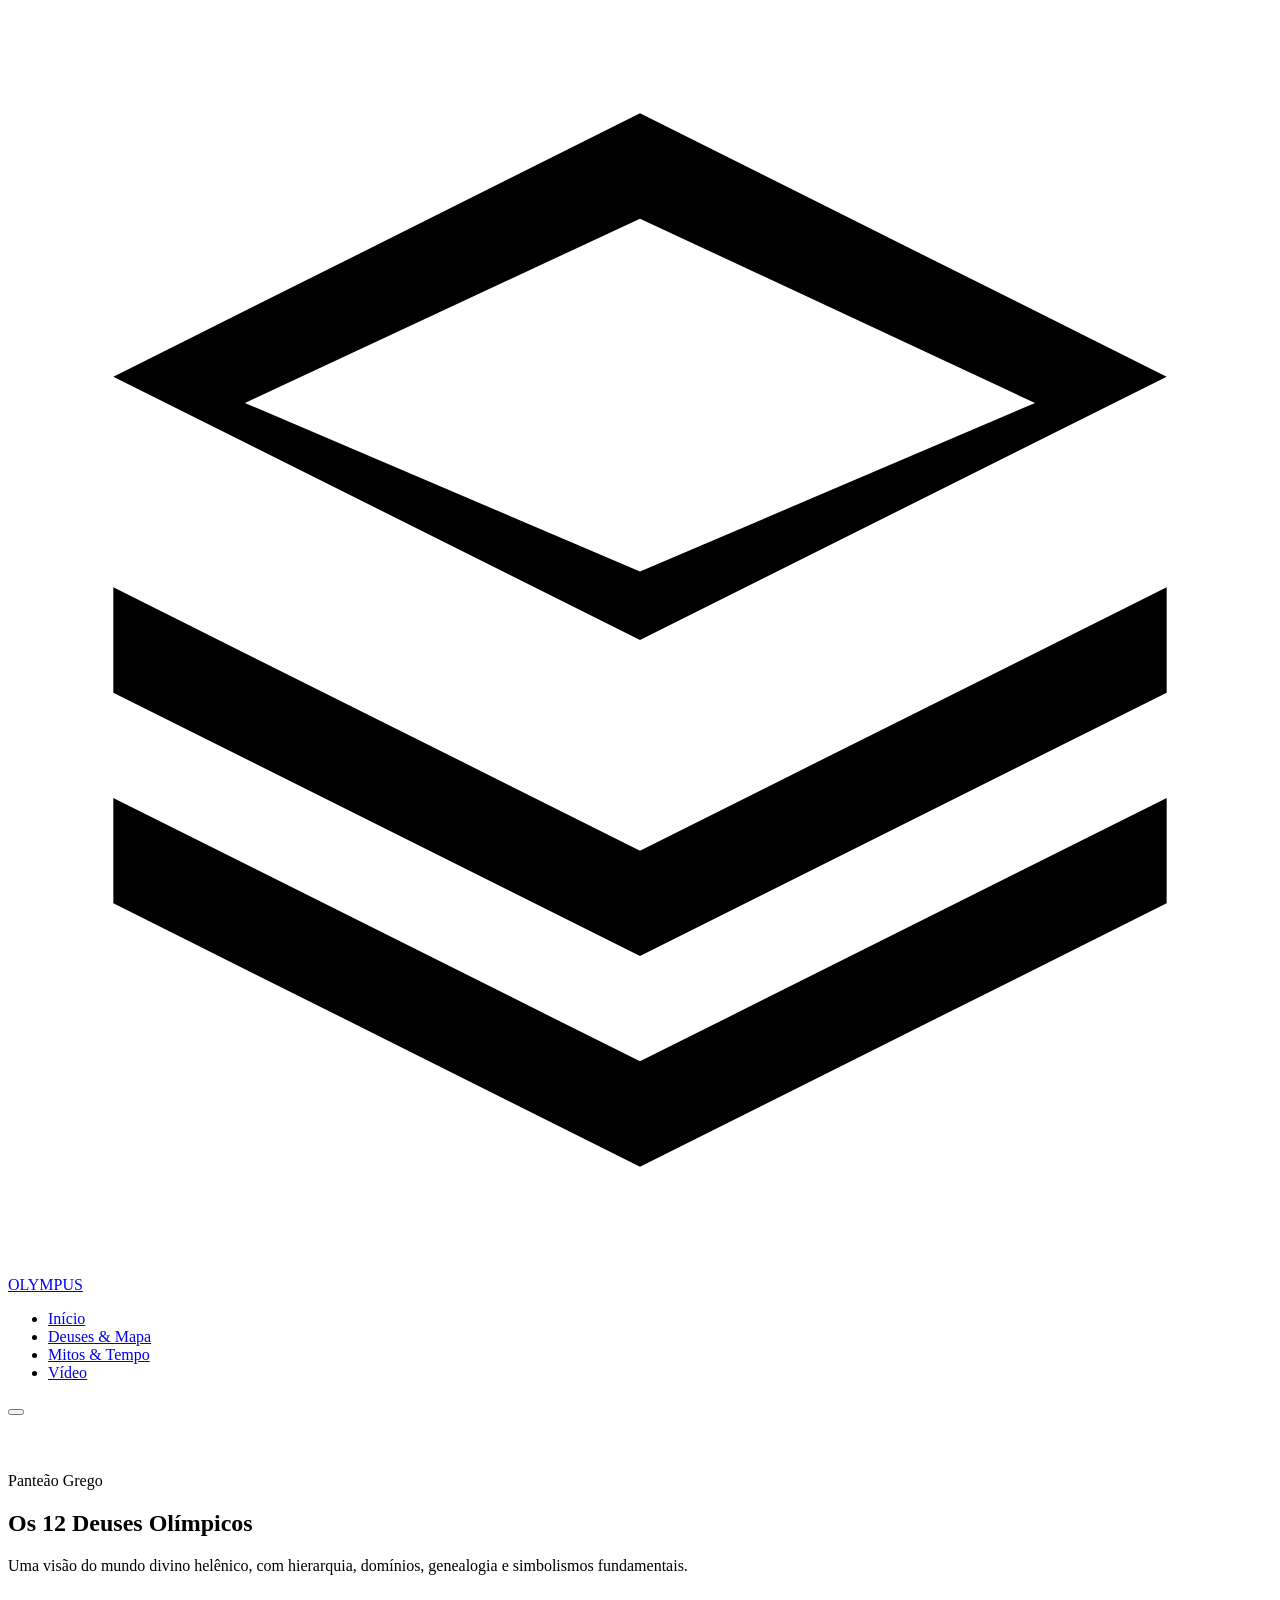
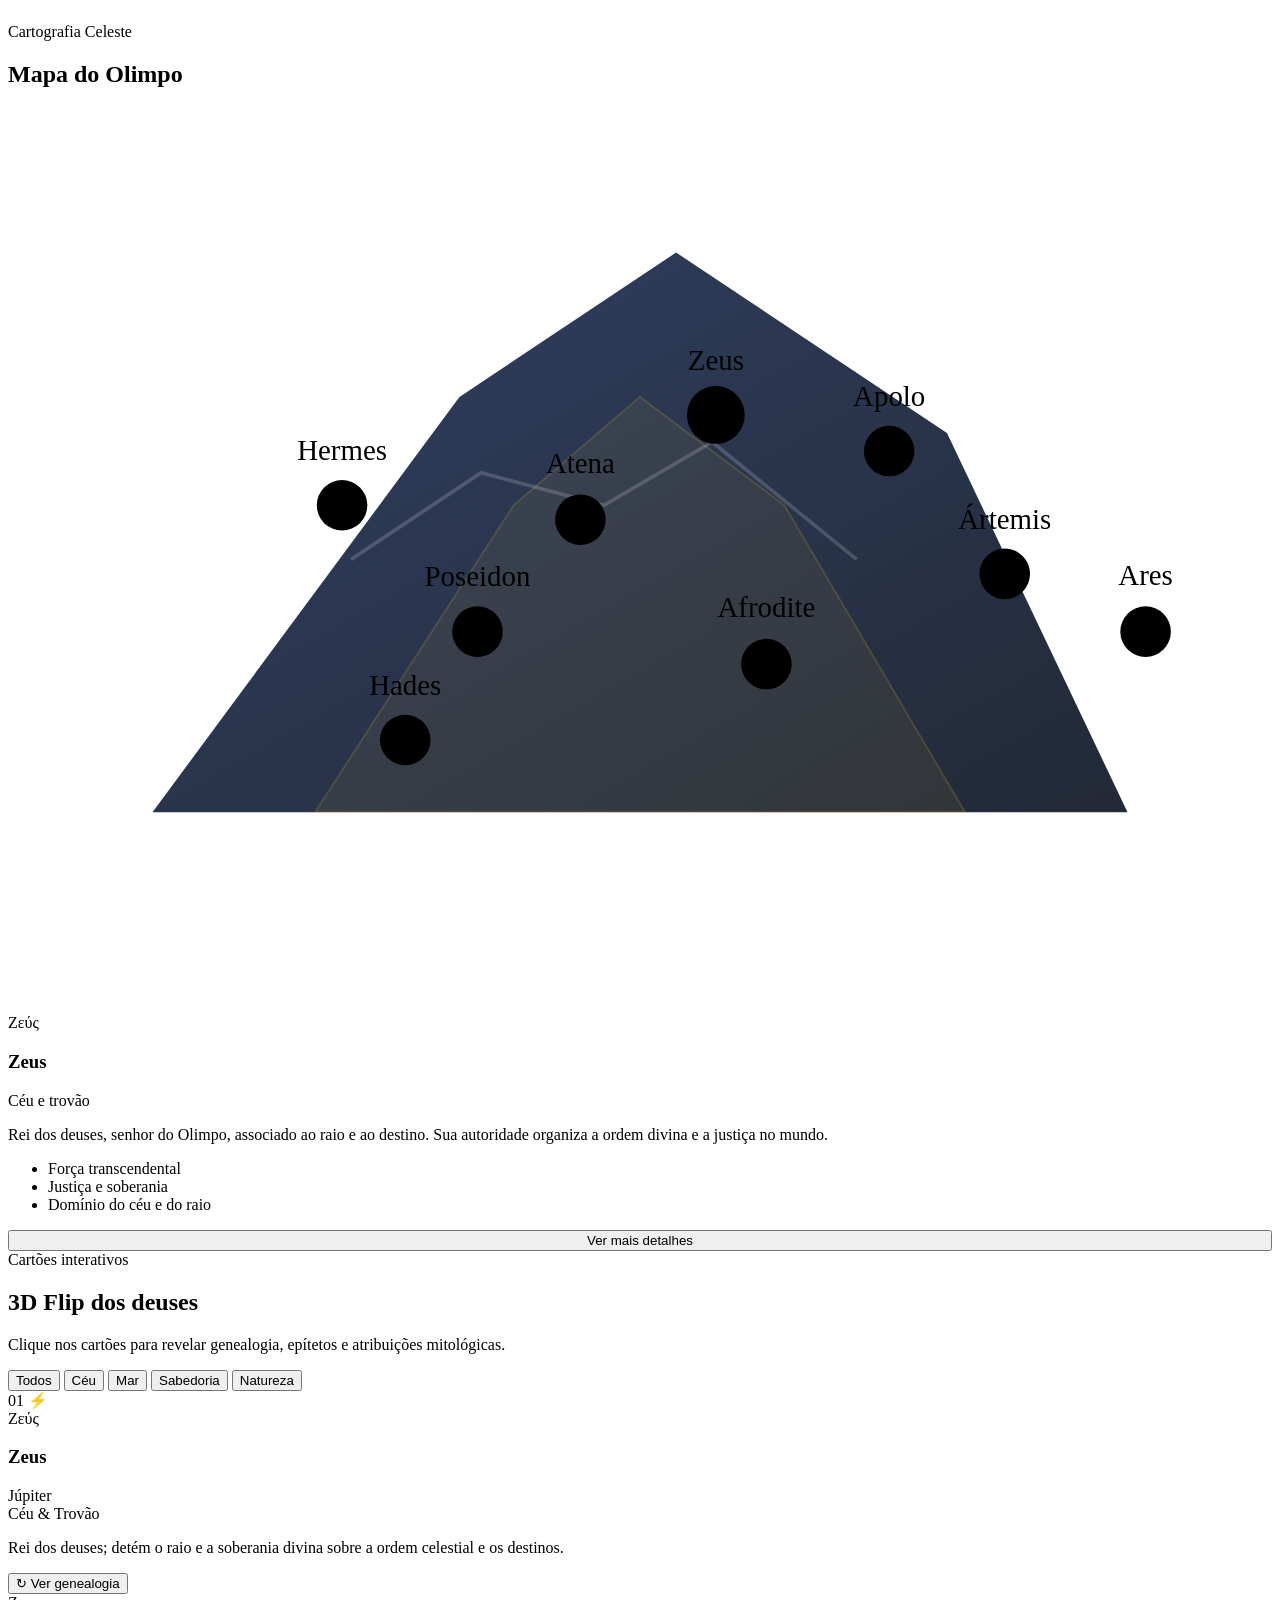
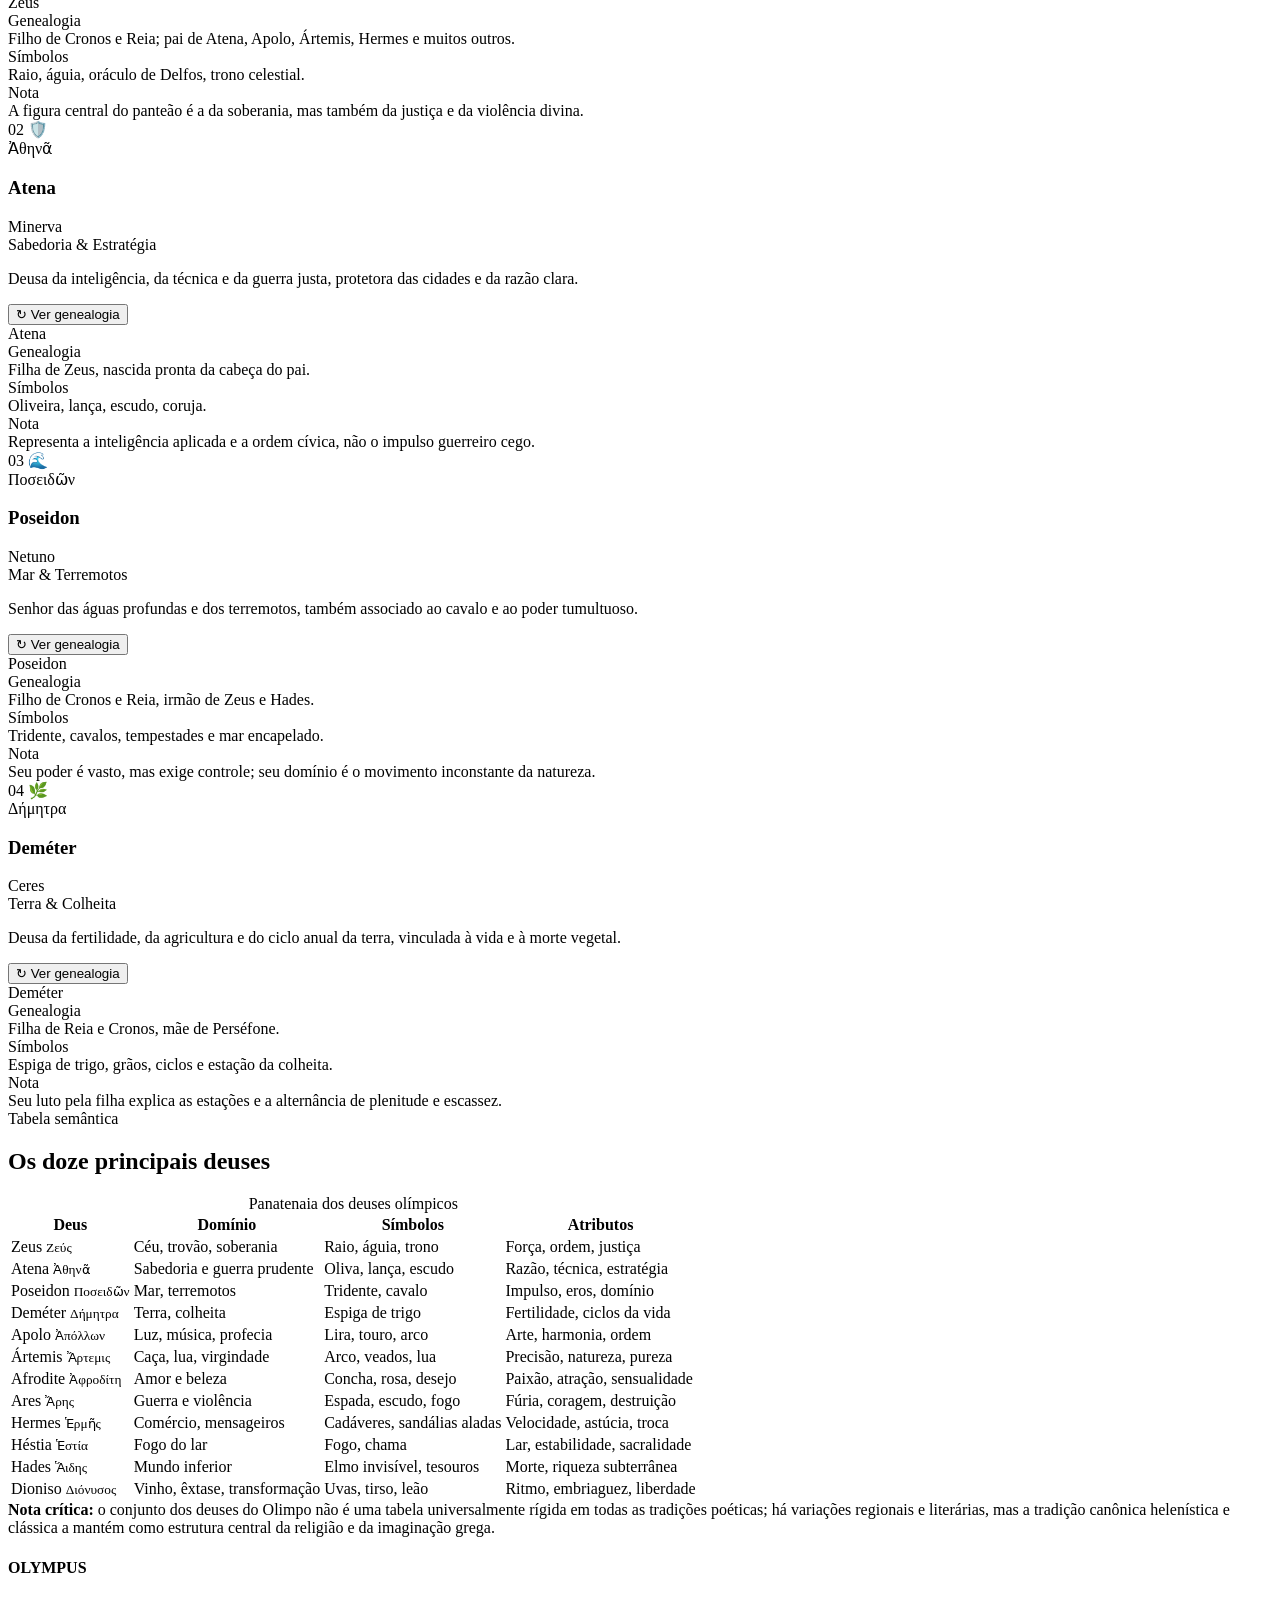
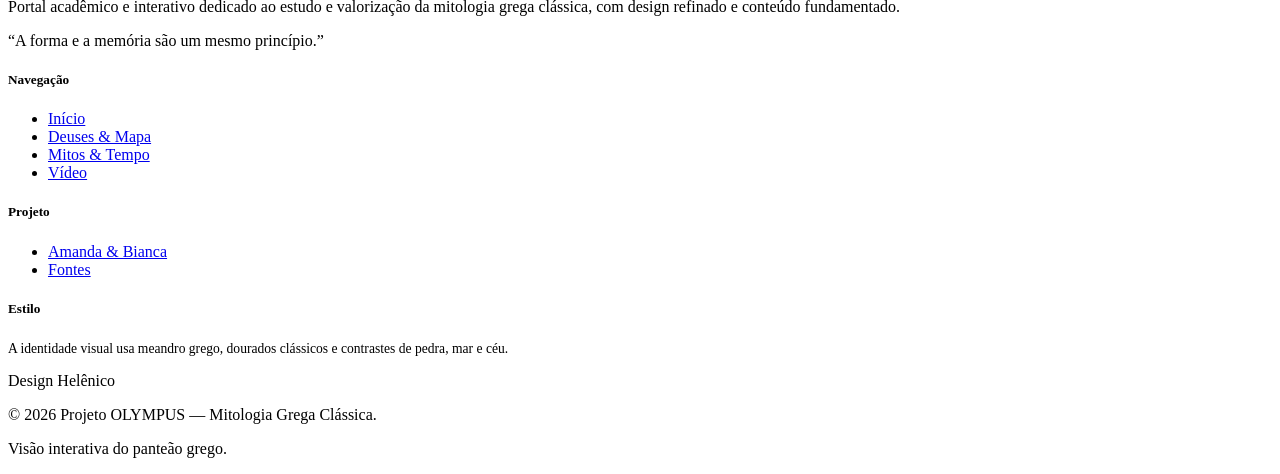
==== deuses.html @ 5b3b02b1 "Cria a versão completa do site OLYMPUS no repositório com HTML, CSS e JS interativos." ====
<!DOCTYPE html>
<html lang="pt-BR">
<head>
  <meta charset="UTF-8" />
  <meta name="viewport" content="width=device-width, initial-scale=1.0" />
  <title>OLYMPUS — Deuses & Mapa</title>
  <link rel="stylesheet" href="css/style.css" />
</head>
<body>
  <div class="greek-border-pattern" aria-hidden="true"></div>

  <header class="site-header">
    <div class="container nav-container">
      <a href="index.html" class="brand-logo"><svg viewBox="0 0 24 24" aria-hidden="true"><path d="M12 2L2 7l10 5 10-5-10-5zm0 8.7L4.5 7.5 12 4l7.5 3.5L12 10.7zM2 17l10 5 10-5v-2l-10 5-10-5v2zm0-4l10 5 10-5v-2l-10 5-10-5v2z"/></svg><span>OLYMPUS</span></a>
      <nav class="main-nav" aria-label="Navegação Principal do Portal">
        <ul class="nav-list">
          <li><a href="index.html" class="nav-link">Início</a></li>
          <li><a href="deuses.html" class="nav-link active">Deuses & Mapa</a></li>
          <li><a href="mitos.html" class="nav-link">Mitos & Tempo</a></li>
          <li><a href="video.html" class="nav-link">Vídeo</a></li>
        </ul>
        <button class="nav-toggle" aria-label="Abrir ou fechar menu de navegação" aria-expanded="false">
          <span></span><span></span><span></span>
        </button>
      </nav>
    </div>
  </header>

  <main id="main-content">
    <section class="section" style="padding-top: 3.5rem; padding-bottom: 2rem;">
      <div class="container">
        <header class="section-header">
          <span class="section-kicker">Panteão Grego</span>
          <h1 class="section-title">Os 12 Deuses Olímpicos</h1>
          <p class="section-desc">Uma visão do mundo divino helênico, com hierarquia, domínios, genealogia e simbolismos fundamentais.</p>
        </header>
      </div>
    </section>

    <section class="section section-alt" aria-labelledby="mapa-heading">
      <div class="container">
        <header class="section-header">
          <span class="section-kicker">Cartografia Celeste</span>
          <h2 id="mapa-heading" class="section-title">Mapa do Olimpo</h2>
        </header>

        <div class="olympus-map-wrapper">
          <div class="map-layout-grid">
            <div class="map-visual-container">
              <svg class="mountain-svg" viewBox="0 0 700 500" aria-label="Mapa do Monte Olimpo">
                <defs>
                  <linearGradient id="mountainGradient" x1="0%" x2="100%" y1="0%" y2="100%">
                    <stop offset="0%" stop-color="#1a2c52"/>
                    <stop offset="100%" stop-color="#0a1120"/>
                  </linearGradient>
                </defs>
                <path d="M80 390 L250 160 L370 80 L520 180 L620 390 Z" fill="url(#mountainGradient)" opacity="0.9"/>
                <path d="M170 390 L280 220 L350 160 L430 220 L530 390 Z" fill="rgba(212,175,55,0.08)" stroke="rgba(212,175,55,0.2)"/>
                <path d="M190 250 L262 202 L330 220 L390 185 L470 250" fill="none" stroke="rgba(255,255,255,0.17)" stroke-width="2"/>

                <g class="map-node active" data-name="Zeus" data-greek="Ζεύς" data-domain="Céu e trovão" data-bio="Rei dos deuses, senhor do Olimpo, associado ao raio e ao destino." data-attributes="Força, justiça, domínio celeste, lei divina" style="transform-origin:center;">
                  <circle class="pin-outer" cx="392" cy="170" r="16"></circle>
                  <circle class="pin-core" cx="392" cy="170" r="6"></circle>
                  <text x="392" y="145" text-anchor="middle">Zeus</text>
                </g>

                <g class="map-node" data-name="Atena" data-greek="Ἀθηνᾶ" data-domain="Sabedoria e estratégia" data-bio="Filha de Zeus, protetora da razão, da justiça e da guerra prudente." data-attributes="Inteligência, técnica, estratégia, coragem moral">
                  <circle class="pin-outer" cx="317" cy="228" r="14"></circle>
                  <circle class="pin-core" cx="317" cy="228" r="6"></circle>
                  <text x="317" y="202" text-anchor="middle">Atena</text>
                </g>

                <g class="map-node" data-name="Apolo" data-greek="Ἀπόλλων" data-domain="Luz, música e profecia" data-bio="Filho de Zeus e Leto, deus da música, da poesia e da harmonia solar." data-attributes="Luz, ordem, arte, razão clarividente">
                  <circle class="pin-outer" cx="488" cy="190" r="14"></circle>
                  <circle class="pin-core" cx="488" cy="190" r="6"></circle>
                  <text x="488" y="165" text-anchor="middle">Apolo</text>
                </g>

                <g class="map-node" data-name="Ártemis" data-greek="Ἄρτεμις" data-domain="Caça e lua" data-bio="Deusa da caça, da virgindade e da lua, ligada ao mundo selvagem e intocado." data-attributes="Natureza, precisão, purificação, companhia das feras">
                  <circle class="pin-outer" cx="552" cy="258" r="14"></circle>
                  <circle class="pin-core" cx="552" cy="258" r="6"></circle>
                  <text x="552" y="233" text-anchor="middle">Ártemis</text>
                </g>

                <g class="map-node" data-name="Poseidon" data-greek="Ποσειδῶν" data-domain="Mar e terremotos" data-bio="Irmão de Zeus, senhor dos mares, das tempestades e dos abismos oceânicos." data-attributes="Mar, cavalo, ondas, poder subterrâneo">
                  <circle class="pin-outer" cx="260" cy="290" r="14"></circle>
                  <circle class="pin-core" cx="260" cy="290" r="6"></circle>
                  <text x="260" y="265" text-anchor="middle">Poseidon</text>
                </g>

                <g class="map-node" data-name="Ares" data-greek="Ἄρης" data-domain="Guerra e violência" data-bio="Deus da guerra, da força brutal e do ardor da batalha sem cálculo." data-attributes="Fúria, coragem, destruição, impulso belicoso">
                  <circle class="pin-outer" cx="630" cy="290" r="14"></circle>
                  <circle class="pin-core" cx="630" cy="290" r="6"></circle>
                  <text x="630" y="264" text-anchor="middle">Ares</text>
                </g>

                <g class="map-node" data-name="Afrodite" data-greek="Ἀφροδίτη" data-domain="Amor e beleza" data-bio="Deusa do amor, da beleza e do desejo, nascida da espuma do mar." data-attributes="Atratividade, desejo, união, erotismo celestial">
                  <circle class="pin-outer" cx="420" cy="308" r="14"></circle>
                  <circle class="pin-core" cx="420" cy="308" r="6"></circle>
                  <text x="420" y="282" text-anchor="middle">Afrodite</text>
                </g>

                <g class="map-node" data-name="Hermes" data-greek="Ἑρμῆς" data-domain="Mensageiros e comércio" data-bio="Mensageiro dos deuses, patrono dos viajantes, do comércio e da astúcia." data-attributes="Velocidade, troca, elo, perspicácia">
                  <circle class="pin-outer" cx="185" cy="220" r="14"></circle>
                  <circle class="pin-core" cx="185" cy="220" r="6"></circle>
                  <text x="185" y="195" text-anchor="middle">Hermes</text>
                </g>

                <g class="map-node" data-name="Hades" data-greek="Ἅιδης" data-domain="Mundo inferior" data-bio="Deus do submundo, senhor dos mortos e guardião das sombras profundas." data-attributes="Morte, riqueza subterrânea, continuidade, silêncio">
                  <circle class="pin-outer" cx="220" cy="350" r="14"></circle>
                  <circle class="pin-core" cx="220" cy="350" r="6"></circle>
                  <text x="220" y="325" text-anchor="middle">Hades</text>
                </g>
              </svg>
            </div>

            <aside class="map-inspector">
              <div>
                <div class="map-inspector-header">
                  <div class="inspector-greek-name">Ζεύς</div>
                  <h3 class="inspector-name">Zeus</h3>
                </div>
                <div class="inspector-domain">Céu e trovão</div>
                <p class="inspector-bio">Rei dos deuses, senhor do Olimpo, associado ao raio e ao destino. Sua autoridade organiza a ordem divina e a justiça no mundo.</p>
                <ul class="inspector-attributes">
                  <li>Força transcendental</li>
                  <li>Justiça e soberania</li>
                  <li>Domínio do céu e do raio</li>
                </ul>
              </div>
              <button class="btn btn-primary" style="width: 100%;">Ver mais detalhes</button>
            </aside>
          </div>
        </div>
      </div>
    </section>

    <section class="section" aria-labelledby="cards-heading">
      <div class="container">
        <header class="section-header">
          <span class="section-kicker">Cartões interativos</span>
          <h2 id="cards-heading" class="section-title">3D Flip dos deuses</h2>
          <p class="section-desc">Clique nos cartões para revelar genealogia, epítetos e atribuições mitológicas.</p>
        </header>

        <div class="gods-filter-bar">
          <button class="filter-btn active" data-filter="all">Todos</button>
          <button class="filter-btn" data-filter="ceu">Céu</button>
          <button class="filter-btn" data-filter="mar">Mar</button>
          <button class="filter-btn" data-filter="sabedoria">Sabedoria</button>
          <button class="filter-btn" data-filter="natureza">Natureza</button>
        </div>

        <div class="gods-card-grid">
          <div class="god-flip-card" data-category="ceu">
            <div class="god-flip-inner">
              <article class="god-card-face god-card-front">
                <div class="god-card-icon-header">
                  <span class="god-pantheon-number">01</span>
                  <span class="god-glyph-symbol">⚡</span>
                </div>
                <div class="god-title-wrap">
                  <div class="god-greek-title">Ζεύς</div>
                  <h3 class="god-main-name">Zeus</h3>
                  <div class="god-roman-sub">Júpiter</div>
                </div>
                <span class="god-domain-tag">Céu & Trovão</span>
                <p class="god-short-summary">Rei dos deuses; detém o raio e a soberania divina sobre a ordem celestial e os destinos.</p>
                <button class="card-flip-action" type="button">↻ Ver genealogia</button>
              </article>
              <article class="god-card-face god-card-back">
                <div class="back-header">
                  <div class="back-title">Zeus</div>
                </div>
                <div class="back-section"><span class="back-label">Genealogia</span><div class="back-value">Filho de Cronos e Reia; pai de Atena, Apolo, Ártemis, Hermes e muitos outros.</div></div>
                <div class="back-section"><span class="back-label">Símbolos</span><div class="back-value">Raio, águia, oráculo de Delfos, trono celestial.</div></div>
                <div class="back-section"><span class="back-label">Nota</span><div class="back-value variant-note">A figura central do panteão é a da soberania, mas também da justiça e da violência divina.</div></div>
              </article>
            </div>
          </div>

          <div class="god-flip-card" data-category="sabedoria">
            <div class="god-flip-inner">
              <article class="god-card-face god-card-front">
                <div class="god-card-icon-header">
                  <span class="god-pantheon-number">02</span>
                  <span class="god-glyph-symbol">🛡️</span>
                </div>
                <div class="god-title-wrap">
                  <div class="god-greek-title">Ἀθηνᾶ</div>
                  <h3 class="god-main-name">Atena</h3>
                  <div class="god-roman-sub">Minerva</div>
                </div>
                <span class="god-domain-tag">Sabedoria & Estratégia</span>
                <p class="god-short-summary">Deusa da inteligência, da técnica e da guerra justa, protetora das cidades e da razão clara.</p>
                <button class="card-flip-action" type="button">↻ Ver genealogia</button>
              </article>
              <article class="god-card-face god-card-back">
                <div class="back-header"><div class="back-title">Atena</div></div>
                <div class="back-section"><span class="back-label">Genealogia</span><div class="back-value">Filha de Zeus, nascida pronta da cabeça do pai.</div></div>
                <div class="back-section"><span class="back-label">Símbolos</span><div class="back-value">Oliveira, lança, escudo, coruja.</div></div>
                <div class="back-section"><span class="back-label">Nota</span><div class="back-value variant-note">Representa a inteligência aplicada e a ordem cívica, não o impulso guerreiro cego.</div></div>
              </article>
            </div>
          </div>

          <div class="god-flip-card" data-category="mar">
            <div class="god-flip-inner">
              <article class="god-card-face god-card-front">
                <div class="god-card-icon-header">
                  <span class="god-pantheon-number">03</span>
                  <span class="god-glyph-symbol">🌊</span>
                </div>
                <div class="god-title-wrap">
                  <div class="god-greek-title">Ποσειδῶν</div>
                  <h3 class="god-main-name">Poseidon</h3>
                  <div class="god-roman-sub">Netuno</div>
                </div>
                <span class="god-domain-tag">Mar & Terremotos</span>
                <p class="god-short-summary">Senhor das águas profundas e dos terremotos, também associado ao cavalo e ao poder tumultuoso.</p>
                <button class="card-flip-action" type="button">↻ Ver genealogia</button>
              </article>
              <article class="god-card-face god-card-back">
                <div class="back-header"><div class="back-title">Poseidon</div></div>
                <div class="back-section"><span class="back-label">Genealogia</span><div class="back-value">Filho de Cronos e Reia, irmão de Zeus e Hades.</div></div>
                <div class="back-section"><span class="back-label">Símbolos</span><div class="back-value">Tridente, cavalos, tempestades e mar encapelado.</div></div>
                <div class="back-section"><span class="back-label">Nota</span><div class="back-value variant-note">Seu poder é vasto, mas exige controle; seu domínio é o movimento inconstante da natureza.</div></div>
              </article>
            </div>
          </div>

          <div class="god-flip-card" data-category="natureza">
            <div class="god-flip-inner">
              <article class="god-card-face god-card-front">
                <div class="god-card-icon-header">
                  <span class="god-pantheon-number">04</span>
                  <span class="god-glyph-symbol">🌿</span>
                </div>
                <div class="god-title-wrap">
                  <div class="god-greek-title">Δήμητρα</div>
                  <h3 class="god-main-name">Deméter</h3>
                  <div class="god-roman-sub">Ceres</div>
                </div>
                <span class="god-domain-tag">Terra & Colheita</span>
                <p class="god-short-summary">Deusa da fertilidade, da agricultura e do ciclo anual da terra, vinculada à vida e à morte vegetal.</p>
                <button class="card-flip-action" type="button">↻ Ver genealogia</button>
              </article>
              <article class="god-card-face god-card-back">
                <div class="back-header"><div class="back-title">Deméter</div></div>
                <div class="back-section"><span class="back-label">Genealogia</span><div class="back-value">Filha de Reia e Cronos, mãe de Perséfone.</div></div>
                <div class="back-section"><span class="back-label">Símbolos</span><div class="back-value">Espiga de trigo, grãos, ciclos e estação da colheita.</div></div>
                <div class="back-section"><span class="back-label">Nota</span><div class="back-value variant-note">Seu luto pela filha explica as estações e a alternância de plenitude e escassez.</div></div>
              </article>
            </div>
          </div>
        </div>
      </div>
    </section>

    <section class="section table-section" aria-labelledby="table-heading">
      <div class="container">
        <header class="section-header">
          <span class="section-kicker">Tabela semântica</span>
          <h2 id="table-heading" class="section-title">Os doze principais deuses</h2>
        </header>

        <div class="table-responsive-container">
          <table class="olympian-table">
            <caption>Panatenaia dos deuses olímpicos</caption>
            <thead>
              <tr>
                <th scope="col">Deus</th>
                <th scope="col">Domínio</th>
                <th scope="col">Símbolos</th>
                <th scope="col">Atributos</th>
              </tr>
            </thead>
            <tbody>
              <tr><td class="td-god-name">Zeus <small>Ζεύς</small></td><td>Céu, trovão, soberania</td><td>Raio, águia, trono</td><td>Força, ordem, justiça</td></tr>
              <tr><td class="td-god-name">Atena <small>Ἀθηνᾶ</small></td><td>Sabedoria e guerra prudente</td><td>Oliva, lança, escudo</td><td>Razão, técnica, estratégia</td></tr>
              <tr><td class="td-god-name">Poseidon <small>Ποσειδῶν</small></td><td>Mar, terremotos</td><td>Tridente, cavalo</td><td>Impulso, eros, domínio</td></tr>
              <tr><td class="td-god-name">Deméter <small>Δήμητρα</small></td><td>Terra, colheita</td><td>Espiga de trigo</td><td>Fertilidade, ciclos da vida</td></tr>
              <tr><td class="td-god-name">Apolo <small>Ἀπόλλων</small></td><td>Luz, música, profecia</td><td>Lira, touro, arco</td><td>Arte, harmonia, ordem</td></tr>
              <tr><td class="td-god-name">Ártemis <small>Ἄρτεμις</small></td><td>Caça, lua, virgindade</td><td>Arco, veados, lua</td><td>Precisão, natureza, pureza</td></tr>
              <tr><td class="td-god-name">Afrodite <small>Ἀφροδίτη</small></td><td>Amor e beleza</td><td>Concha, rosa, desejo</td><td>Paixão, atração, sensualidade</td></tr>
              <tr><td class="td-god-name">Ares <small>Ἄρης</small></td><td>Guerra e violência</td><td>Espada, escudo, fogo</td><td>Fúria, coragem, destruição</td></tr>
              <tr><td class="td-god-name">Hermes <small>Ἑρμῆς</small></td><td>Comércio, mensageiros</td><td>Cadáveres, sandálias aladas</td><td>Velocidade, astúcia, troca</td></tr>
              <tr><td class="td-god-name">Héstia <small>Ἑστία</small></td><td>Fogo do lar</td><td>Fogo, chama</td><td>Lar, estabilidade, sacralidade</td></tr>
              <tr><td class="td-god-name">Hades <small>Ἅιδης</small></td><td>Mundo inferior</td><td>Elmo invisível, tesouros</td><td>Morte, riqueza subterrânea</td></tr>
              <tr><td class="td-god-name">Dioniso <small>Διόνυσος</small></td><td>Vinho, êxtase, transformação</td><td>Uvas, tirso, leão</td><td>Ritmo, embriaguez, liberdade</td></tr>
            </tbody>
          </table>
        </div>

        <div class="table-scholarly-note">
          <strong>Nota crítica:</strong> o conjunto dos deuses do Olimpo não é uma tabela universalmente rígida em todas as tradições poéticas; há variações regionais e literárias, mas a tradição canônica helenística e clássica a mantém como estrutura central da religião e da imaginação grega.
        </div>
      </div>
    </section>
  </main>

  <div class="greek-border-pattern" aria-hidden="true"></div>

  <footer class="site-footer">
    <div class="container">
      <div class="footer-grid">
        <div class="footer-brand">
          <h4>OLYMPUS</h4>
          <p>Portal acadêmico e interativo dedicado ao estudo e valorização da mitologia grega clássica, com design refinado e conteúdo fundamentado.</p>
          <div class="footer-quote">“A forma e a memória são um mesmo princípio.”</div>
        </div>
        <div class="footer-col">
          <h5>Navegação</h5>
          <ul class="footer-links"><li><a href="index.html">Início</a></li><li><a href="deuses.html">Deuses & Mapa</a></li><li><a href="mitos.html">Mitos & Tempo</a></li><li><a href="video.html">Vídeo</a></li></ul>
        </div>
        <div class="footer-col">
          <h5>Projeto</h5>
          <ul class="footer-links"><li><a href="video.html#autoras-heading">Amanda & Bianca</a></li><li><a href="video.html#criterios">Fontes</a></li></ul>
        </div>
        <div class="footer-col">
          <h5>Estilo</h5>
          <p style="font-size:0.85rem; line-height:1.5; margin-bottom:0.8rem;">A identidade visual usa meandro grego, dourados clássicos e contrastes de pedra, mar e céu.</p>
          <span class="badge">Design Helênico</span>
        </div>
      </div>
      <div class="footer-bottom"><p>&copy; 2026 Projeto OLYMPUS — Mitologia Grega Clássica.</p><p>Visão interativa do panteão grego.</p></div>
    </div>
  </footer>

  <script src="js/main.js"></script>
</body>
</html>
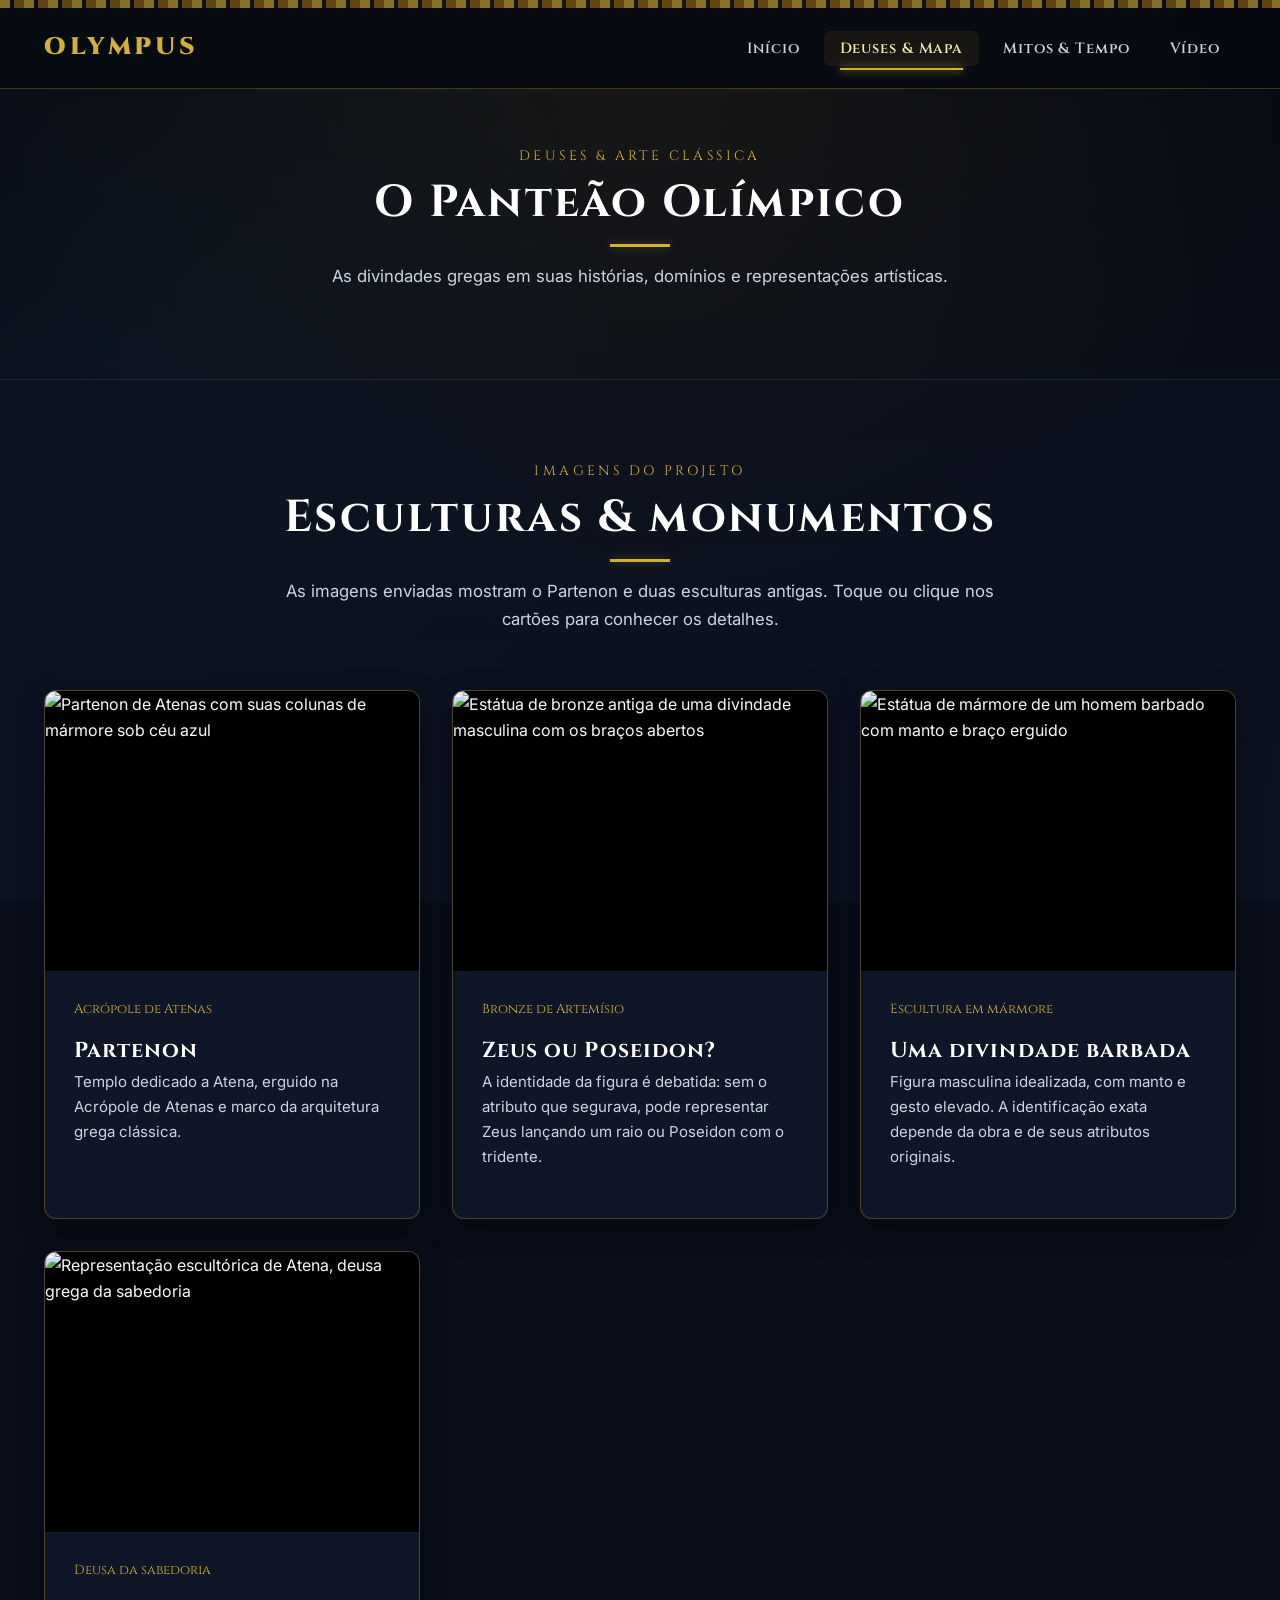
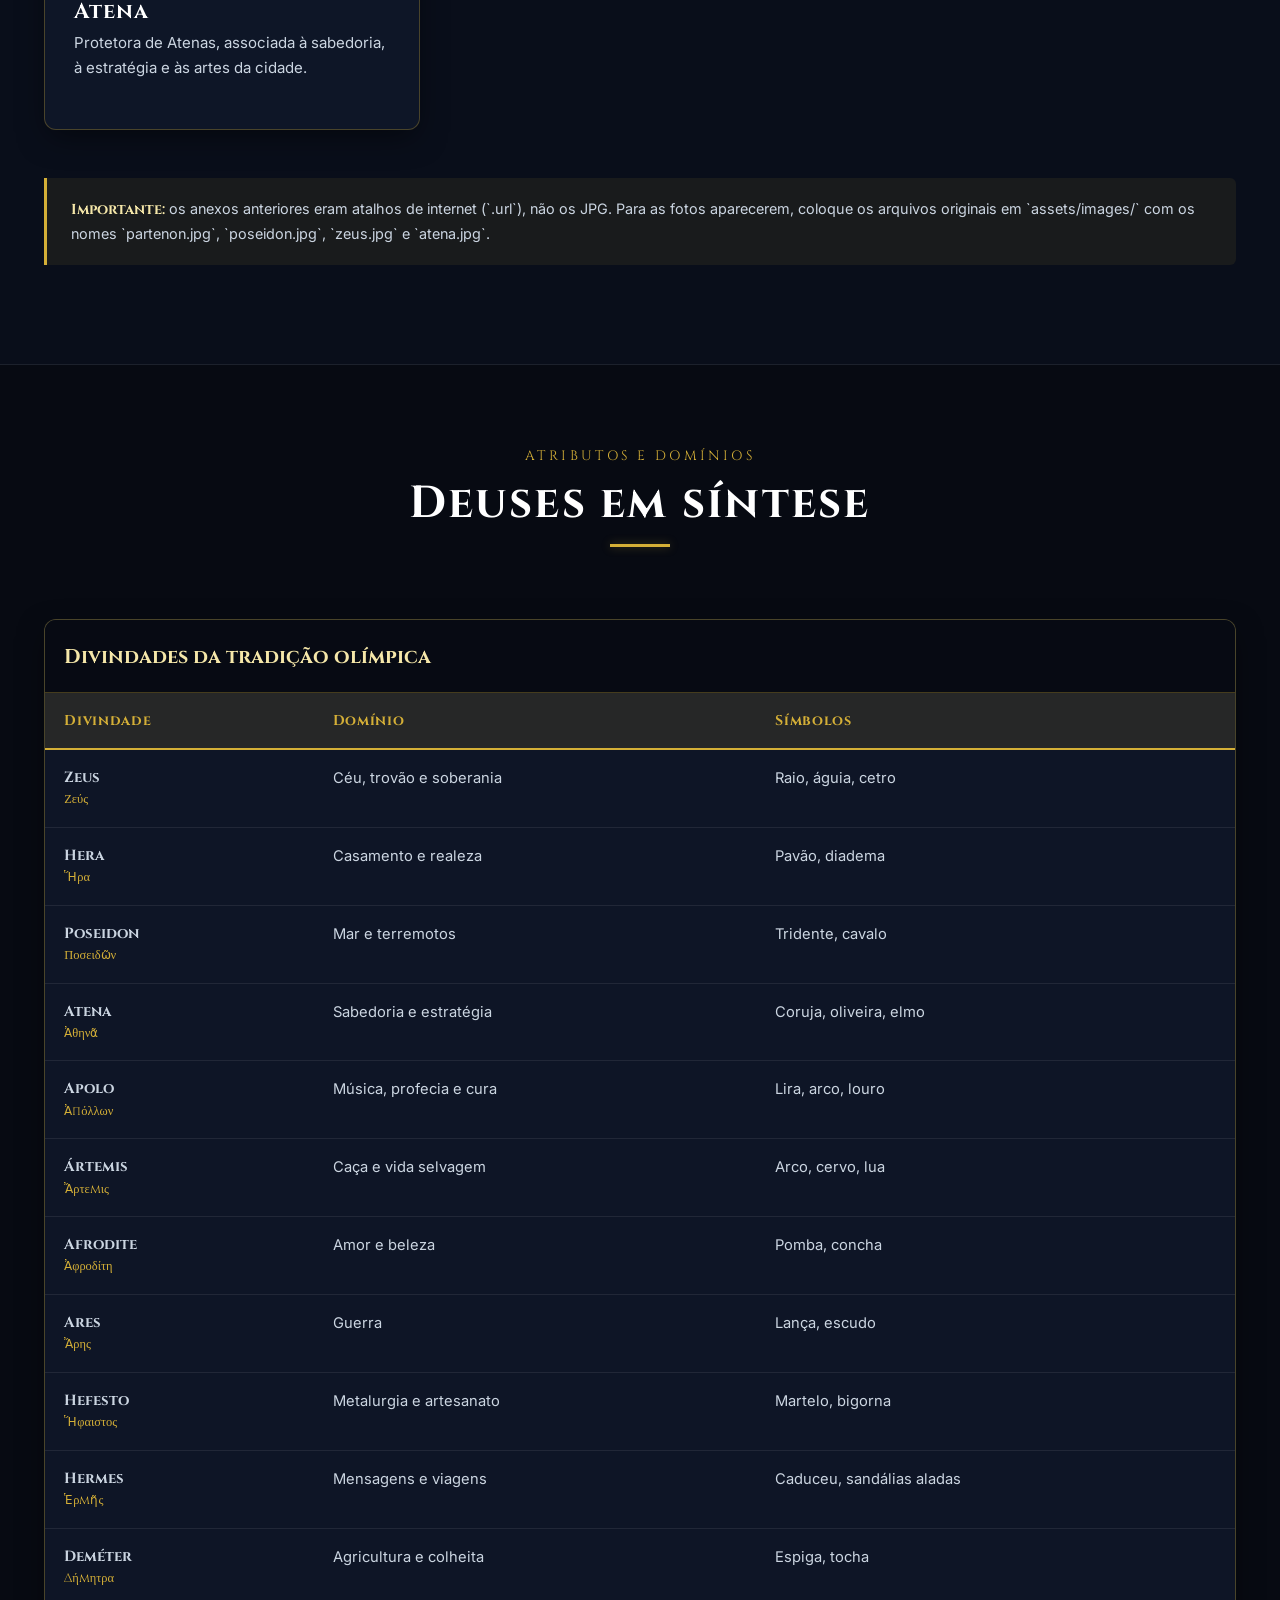
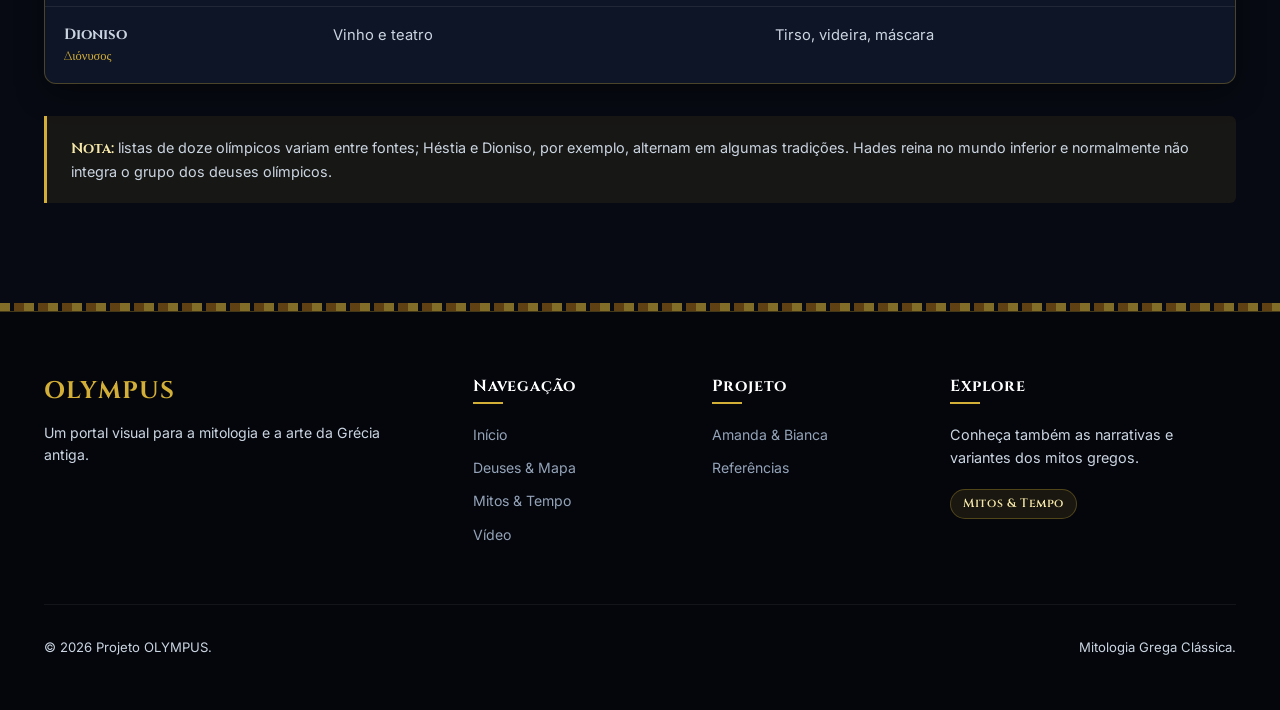
==== commit 7656ee7c: "Refaz a página inicial e a página dos deuses com o layout mitológico e os cartões para as imagens en" ====
--- a/deuses.html
+++ b/deuses.html
@@ -1,332 +1,52 @@
 <!DOCTYPE html>
 <html lang="pt-BR">
 <head>
-  <meta charset="UTF-8" />
-  <meta name="viewport" content="width=device-width, initial-scale=1.0" />
+  <meta charset="UTF-8">
+  <meta name="viewport" content="width=device-width, initial-scale=1.0">
+  <meta name="description" content="Conheça as divindades gregas, seus símbolos e esculturas clássicas." />
   <title>OLYMPUS — Deuses & Mapa</title>
-  <link rel="stylesheet" href="css/style.css" />
+  <link rel="stylesheet" href="css/style.css">
 </head>
 <body>
   <div class="greek-border-pattern" aria-hidden="true"></div>
-
-  <header class="site-header">
-    <div class="container nav-container">
-      <a href="index.html" class="brand-logo"><svg viewBox="0 0 24 24" aria-hidden="true"><path d="M12 2L2 7l10 5 10-5-10-5zm0 8.7L4.5 7.5 12 4l7.5 3.5L12 10.7zM2 17l10 5 10-5v-2l-10 5-10-5v2zm0-4l10 5 10-5v-2l-10 5-10-5v2z"/></svg><span>OLYMPUS</span></a>
-      <nav class="main-nav" aria-label="Navegação Principal do Portal">
-        <ul class="nav-list">
-          <li><a href="index.html" class="nav-link">Início</a></li>
-          <li><a href="deuses.html" class="nav-link active">Deuses & Mapa</a></li>
-          <li><a href="mitos.html" class="nav-link">Mitos & Tempo</a></li>
-          <li><a href="video.html" class="nav-link">Vídeo</a></li>
-        </ul>
-        <button class="nav-toggle" aria-label="Abrir ou fechar menu de navegação" aria-expanded="false">
-          <span></span><span></span><span></span>
-        </button>
-      </nav>
-    </div>
-  </header>
-
+  <header class="site-header"><div class="container nav-container">
+    <a href="index.html" class="brand-logo"><span>OLYMPUS</span></a>
+    <nav class="main-nav" aria-label="Navegação principal"><ul class="nav-list">
+      <li><a href="index.html" class="nav-link">Início</a></li><li><a href="deuses.html" class="nav-link active">Deuses & Mapa</a></li><li><a href="mitos.html" class="nav-link">Mitos & Tempo</a></li><li><a href="video.html" class="nav-link">Vídeo</a></li>
+    </ul><button class="nav-toggle" type="button" aria-label="Abrir ou fechar menu" aria-expanded="false"><span></span><span></span><span></span></button></nav>
+  </div></header>
   <main id="main-content">
-    <section class="section" style="padding-top: 3.5rem; padding-bottom: 2rem;">
-      <div class="container">
-        <header class="section-header">
-          <span class="section-kicker">Panteão Grego</span>
-          <h1 class="section-title">Os 12 Deuses Olímpicos</h1>
-          <p class="section-desc">Uma visão do mundo divino helênico, com hierarquia, domínios, genealogia e simbolismos fundamentais.</p>
-        </header>
+    <section class="section" style="padding-top:3.5rem;padding-bottom:2rem"><div class="container"><header class="section-header"><span class="section-kicker">Deuses & Arte Clássica</span><h1 class="section-title">O Panteão Olímpico</h1><p class="section-desc">As divindades gregas em suas histórias, domínios e representações artísticas.</p></header></div></section>
+    <section class="section section-alt" aria-labelledby="gallery-title"><div class="container">
+      <header class="section-header"><span class="section-kicker">Imagens do projeto</span><h2 id="gallery-title" class="section-title">Esculturas & monumentos</h2><p class="section-desc">As imagens enviadas mostram o Partenon e duas esculturas antigas. Toque ou clique nos cartões para conhecer os detalhes.</p></header>
+      <div class="artifact-grid">
+        <article class="artifact-card"><div class="artifact-img-wrap"><img src="assets/images/partenon.jpg" alt="Partenon de Atenas com suas colunas de mármore sob céu azul" loading="lazy"></div><div class="artifact-content"><span class="artifact-origin">Acrópole de Atenas</span><h3>Partenon</h3><p>Templo dedicado a Atena, erguido na Acrópole de Atenas e marco da arquitetura grega clássica.</p></div></article>
+        <article class="artifact-card"><div class="artifact-img-wrap"><img src="assets/images/poseidon.jpg" alt="Estátua de bronze antiga de uma divindade masculina com os braços abertos" loading="lazy"></div><div class="artifact-content"><span class="artifact-origin">Bronze de Artemísio</span><h3>Zeus ou Poseidon?</h3><p>A identidade da figura é debatida: sem o atributo que segurava, pode representar Zeus lançando um raio ou Poseidon com o tridente.</p></div></article>
+        <article class="artifact-card"><div class="artifact-img-wrap"><img src="assets/images/zeus.jpg" alt="Estátua de mármore de um homem barbado com manto e braço erguido" loading="lazy"></div><div class="artifact-content"><span class="artifact-origin">Escultura em mármore</span><h3>Uma divindade barbada</h3><p>Figura masculina idealizada, com manto e gesto elevado. A identificação exata depende da obra e de seus atributos originais.</p></div></article>
+        <article class="artifact-card"><div class="artifact-img-wrap"><img src="assets/images/atena.jpg" alt="Representação escultórica de Atena, deusa grega da sabedoria" loading="lazy"></div><div class="artifact-content"><span class="artifact-origin">Deusa da sabedoria</span><h3>Atena</h3><p>Protetora de Atenas, associada à sabedoria, à estratégia e às artes da cidade.</p></div></article>
       </div>
-    </section>
-
-    <section class="section section-alt" aria-labelledby="mapa-heading">
-      <div class="container">
-        <header class="section-header">
-          <span class="section-kicker">Cartografia Celeste</span>
-          <h2 id="mapa-heading" class="section-title">Mapa do Olimpo</h2>
-        </header>
-
-        <div class="olympus-map-wrapper">
-          <div class="map-layout-grid">
-            <div class="map-visual-container">
-              <svg class="mountain-svg" viewBox="0 0 700 500" aria-label="Mapa do Monte Olimpo">
-                <defs>
-                  <linearGradient id="mountainGradient" x1="0%" x2="100%" y1="0%" y2="100%">
-                    <stop offset="0%" stop-color="#1a2c52"/>
-                    <stop offset="100%" stop-color="#0a1120"/>
-                  </linearGradient>
-                </defs>
-                <path d="M80 390 L250 160 L370 80 L520 180 L620 390 Z" fill="url(#mountainGradient)" opacity="0.9"/>
-                <path d="M170 390 L280 220 L350 160 L430 220 L530 390 Z" fill="rgba(212,175,55,0.08)" stroke="rgba(212,175,55,0.2)"/>
-                <path d="M190 250 L262 202 L330 220 L390 185 L470 250" fill="none" stroke="rgba(255,255,255,0.17)" stroke-width="2"/>
-
-                <g class="map-node active" data-name="Zeus" data-greek="Ζεύς" data-domain="Céu e trovão" data-bio="Rei dos deuses, senhor do Olimpo, associado ao raio e ao destino." data-attributes="Força, justiça, domínio celeste, lei divina" style="transform-origin:center;">
-                  <circle class="pin-outer" cx="392" cy="170" r="16"></circle>
-                  <circle class="pin-core" cx="392" cy="170" r="6"></circle>
-                  <text x="392" y="145" text-anchor="middle">Zeus</text>
-                </g>
-
-                <g class="map-node" data-name="Atena" data-greek="Ἀθηνᾶ" data-domain="Sabedoria e estratégia" data-bio="Filha de Zeus, protetora da razão, da justiça e da guerra prudente." data-attributes="Inteligência, técnica, estratégia, coragem moral">
-                  <circle class="pin-outer" cx="317" cy="228" r="14"></circle>
-                  <circle class="pin-core" cx="317" cy="228" r="6"></circle>
-                  <text x="317" y="202" text-anchor="middle">Atena</text>
-                </g>
-
-                <g class="map-node" data-name="Apolo" data-greek="Ἀπόλλων" data-domain="Luz, música e profecia" data-bio="Filho de Zeus e Leto, deus da música, da poesia e da harmonia solar." data-attributes="Luz, ordem, arte, razão clarividente">
-                  <circle class="pin-outer" cx="488" cy="190" r="14"></circle>
-                  <circle class="pin-core" cx="488" cy="190" r="6"></circle>
-                  <text x="488" y="165" text-anchor="middle">Apolo</text>
-                </g>
-
-                <g class="map-node" data-name="Ártemis" data-greek="Ἄρτεμις" data-domain="Caça e lua" data-bio="Deusa da caça, da virgindade e da lua, ligada ao mundo selvagem e intocado." data-attributes="Natureza, precisão, purificação, companhia das feras">
-                  <circle class="pin-outer" cx="552" cy="258" r="14"></circle>
-                  <circle class="pin-core" cx="552" cy="258" r="6"></circle>
-                  <text x="552" y="233" text-anchor="middle">Ártemis</text>
-                </g>
-
-                <g class="map-node" data-name="Poseidon" data-greek="Ποσειδῶν" data-domain="Mar e terremotos" data-bio="Irmão de Zeus, senhor dos mares, das tempestades e dos abismos oceânicos." data-attributes="Mar, cavalo, ondas, poder subterrâneo">
-                  <circle class="pin-outer" cx="260" cy="290" r="14"></circle>
-                  <circle class="pin-core" cx="260" cy="290" r="6"></circle>
-                  <text x="260" y="265" text-anchor="middle">Poseidon</text>
-                </g>
-
-                <g class="map-node" data-name="Ares" data-greek="Ἄρης" data-domain="Guerra e violência" data-bio="Deus da guerra, da força brutal e do ardor da batalha sem cálculo." data-attributes="Fúria, coragem, destruição, impulso belicoso">
-                  <circle class="pin-outer" cx="630" cy="290" r="14"></circle>
-                  <circle class="pin-core" cx="630" cy="290" r="6"></circle>
-                  <text x="630" y="264" text-anchor="middle">Ares</text>
-                </g>
-
-                <g class="map-node" data-name="Afrodite" data-greek="Ἀφροδίτη" data-domain="Amor e beleza" data-bio="Deusa do amor, da beleza e do desejo, nascida da espuma do mar." data-attributes="Atratividade, desejo, união, erotismo celestial">
-                  <circle class="pin-outer" cx="420" cy="308" r="14"></circle>
-                  <circle class="pin-core" cx="420" cy="308" r="6"></circle>
-                  <text x="420" y="282" text-anchor="middle">Afrodite</text>
-                </g>
-
-                <g class="map-node" data-name="Hermes" data-greek="Ἑρμῆς" data-domain="Mensageiros e comércio" data-bio="Mensageiro dos deuses, patrono dos viajantes, do comércio e da astúcia." data-attributes="Velocidade, troca, elo, perspicácia">
-                  <circle class="pin-outer" cx="185" cy="220" r="14"></circle>
-                  <circle class="pin-core" cx="185" cy="220" r="6"></circle>
-                  <text x="185" y="195" text-anchor="middle">Hermes</text>
-                </g>
-
-                <g class="map-node" data-name="Hades" data-greek="Ἅιδης" data-domain="Mundo inferior" data-bio="Deus do submundo, senhor dos mortos e guardião das sombras profundas." data-attributes="Morte, riqueza subterrânea, continuidade, silêncio">
-                  <circle class="pin-outer" cx="220" cy="350" r="14"></circle>
-                  <circle class="pin-core" cx="220" cy="350" r="6"></circle>
-                  <text x="220" y="325" text-anchor="middle">Hades</text>
-                </g>
-              </svg>
-            </div>
-
-            <aside class="map-inspector">
-              <div>
-                <div class="map-inspector-header">
-                  <div class="inspector-greek-name">Ζεύς</div>
-                  <h3 class="inspector-name">Zeus</h3>
-                </div>
-                <div class="inspector-domain">Céu e trovão</div>
-                <p class="inspector-bio">Rei dos deuses, senhor do Olimpo, associado ao raio e ao destino. Sua autoridade organiza a ordem divina e a justiça no mundo.</p>
-                <ul class="inspector-attributes">
-                  <li>Força transcendental</li>
-                  <li>Justiça e soberania</li>
-                  <li>Domínio do céu e do raio</li>
-                </ul>
-              </div>
-              <button class="btn btn-primary" style="width: 100%;">Ver mais detalhes</button>
-            </aside>
-          </div>
-        </div>
-      </div>
-    </section>
-
-    <section class="section" aria-labelledby="cards-heading">
-      <div class="container">
-        <header class="section-header">
-          <span class="section-kicker">Cartões interativos</span>
-          <h2 id="cards-heading" class="section-title">3D Flip dos deuses</h2>
-          <p class="section-desc">Clique nos cartões para revelar genealogia, epítetos e atribuições mitológicas.</p>
-        </header>
-
-        <div class="gods-filter-bar">
-          <button class="filter-btn active" data-filter="all">Todos</button>
-          <button class="filter-btn" data-filter="ceu">Céu</button>
-          <button class="filter-btn" data-filter="mar">Mar</button>
-          <button class="filter-btn" data-filter="sabedoria">Sabedoria</button>
-          <button class="filter-btn" data-filter="natureza">Natureza</button>
-        </div>
-
-        <div class="gods-card-grid">
-          <div class="god-flip-card" data-category="ceu">
-            <div class="god-flip-inner">
-              <article class="god-card-face god-card-front">
-                <div class="god-card-icon-header">
-                  <span class="god-pantheon-number">01</span>
-                  <span class="god-glyph-symbol">⚡</span>
-                </div>
-                <div class="god-title-wrap">
-                  <div class="god-greek-title">Ζεύς</div>
-                  <h3 class="god-main-name">Zeus</h3>
-                  <div class="god-roman-sub">Júpiter</div>
-                </div>
-                <span class="god-domain-tag">Céu & Trovão</span>
-                <p class="god-short-summary">Rei dos deuses; detém o raio e a soberania divina sobre a ordem celestial e os destinos.</p>
-                <button class="card-flip-action" type="button">↻ Ver genealogia</button>
-              </article>
-              <article class="god-card-face god-card-back">
-                <div class="back-header">
-                  <div class="back-title">Zeus</div>
-                </div>
-                <div class="back-section"><span class="back-label">Genealogia</span><div class="back-value">Filho de Cronos e Reia; pai de Atena, Apolo, Ártemis, Hermes e muitos outros.</div></div>
-                <div class="back-section"><span class="back-label">Símbolos</span><div class="back-value">Raio, águia, oráculo de Delfos, trono celestial.</div></div>
-                <div class="back-section"><span class="back-label">Nota</span><div class="back-value variant-note">A figura central do panteão é a da soberania, mas também da justiça e da violência divina.</div></div>
-              </article>
-            </div>
-          </div>
-
-          <div class="god-flip-card" data-category="sabedoria">
-            <div class="god-flip-inner">
-              <article class="god-card-face god-card-front">
-                <div class="god-card-icon-header">
-                  <span class="god-pantheon-number">02</span>
-                  <span class="god-glyph-symbol">🛡️</span>
-                </div>
-                <div class="god-title-wrap">
-                  <div class="god-greek-title">Ἀθηνᾶ</div>
-                  <h3 class="god-main-name">Atena</h3>
-                  <div class="god-roman-sub">Minerva</div>
-                </div>
-                <span class="god-domain-tag">Sabedoria & Estratégia</span>
-                <p class="god-short-summary">Deusa da inteligência, da técnica e da guerra justa, protetora das cidades e da razão clara.</p>
-                <button class="card-flip-action" type="button">↻ Ver genealogia</button>
-              </article>
-              <article class="god-card-face god-card-back">
-                <div class="back-header"><div class="back-title">Atena</div></div>
-                <div class="back-section"><span class="back-label">Genealogia</span><div class="back-value">Filha de Zeus, nascida pronta da cabeça do pai.</div></div>
-                <div class="back-section"><span class="back-label">Símbolos</span><div class="back-value">Oliveira, lança, escudo, coruja.</div></div>
-                <div class="back-section"><span class="back-label">Nota</span><div class="back-value variant-note">Representa a inteligência aplicada e a ordem cívica, não o impulso guerreiro cego.</div></div>
-              </article>
-            </div>
-          </div>
-
-          <div class="god-flip-card" data-category="mar">
-            <div class="god-flip-inner">
-              <article class="god-card-face god-card-front">
-                <div class="god-card-icon-header">
-                  <span class="god-pantheon-number">03</span>
-                  <span class="god-glyph-symbol">🌊</span>
-                </div>
-                <div class="god-title-wrap">
-                  <div class="god-greek-title">Ποσειδῶν</div>
-                  <h3 class="god-main-name">Poseidon</h3>
-                  <div class="god-roman-sub">Netuno</div>
-                </div>
-                <span class="god-domain-tag">Mar & Terremotos</span>
-                <p class="god-short-summary">Senhor das águas profundas e dos terremotos, também associado ao cavalo e ao poder tumultuoso.</p>
-                <button class="card-flip-action" type="button">↻ Ver genealogia</button>
-              </article>
-              <article class="god-card-face god-card-back">
-                <div class="back-header"><div class="back-title">Poseidon</div></div>
-                <div class="back-section"><span class="back-label">Genealogia</span><div class="back-value">Filho de Cronos e Reia, irmão de Zeus e Hades.</div></div>
-                <div class="back-section"><span class="back-label">Símbolos</span><div class="back-value">Tridente, cavalos, tempestades e mar encapelado.</div></div>
-                <div class="back-section"><span class="back-label">Nota</span><div class="back-value variant-note">Seu poder é vasto, mas exige controle; seu domínio é o movimento inconstante da natureza.</div></div>
-              </article>
-            </div>
-          </div>
-
-          <div class="god-flip-card" data-category="natureza">
-            <div class="god-flip-inner">
-              <article class="god-card-face god-card-front">
-                <div class="god-card-icon-header">
-                  <span class="god-pantheon-number">04</span>
-                  <span class="god-glyph-symbol">🌿</span>
-                </div>
-                <div class="god-title-wrap">
-                  <div class="god-greek-title">Δήμητρα</div>
-                  <h3 class="god-main-name">Deméter</h3>
-                  <div class="god-roman-sub">Ceres</div>
-                </div>
-                <span class="god-domain-tag">Terra & Colheita</span>
-                <p class="god-short-summary">Deusa da fertilidade, da agricultura e do ciclo anual da terra, vinculada à vida e à morte vegetal.</p>
-                <button class="card-flip-action" type="button">↻ Ver genealogia</button>
-              </article>
-              <article class="god-card-face god-card-back">
-                <div class="back-header"><div class="back-title">Deméter</div></div>
-                <div class="back-section"><span class="back-label">Genealogia</span><div class="back-value">Filha de Reia e Cronos, mãe de Perséfone.</div></div>
-                <div class="back-section"><span class="back-label">Símbolos</span><div class="back-value">Espiga de trigo, grãos, ciclos e estação da colheita.</div></div>
-                <div class="back-section"><span class="back-label">Nota</span><div class="back-value variant-note">Seu luto pela filha explica as estações e a alternância de plenitude e escassez.</div></div>
-              </article>
-            </div>
-          </div>
-        </div>
-      </div>
-    </section>
-
-    <section class="section table-section" aria-labelledby="table-heading">
-      <div class="container">
-        <header class="section-header">
-          <span class="section-kicker">Tabela semântica</span>
-          <h2 id="table-heading" class="section-title">Os doze principais deuses</h2>
-        </header>
-
-        <div class="table-responsive-container">
-          <table class="olympian-table">
-            <caption>Panatenaia dos deuses olímpicos</caption>
-            <thead>
-              <tr>
-                <th scope="col">Deus</th>
-                <th scope="col">Domínio</th>
-                <th scope="col">Símbolos</th>
-                <th scope="col">Atributos</th>
-              </tr>
-            </thead>
-            <tbody>
-              <tr><td class="td-god-name">Zeus <small>Ζεύς</small></td><td>Céu, trovão, soberania</td><td>Raio, águia, trono</td><td>Força, ordem, justiça</td></tr>
-              <tr><td class="td-god-name">Atena <small>Ἀθηνᾶ</small></td><td>Sabedoria e guerra prudente</td><td>Oliva, lança, escudo</td><td>Razão, técnica, estratégia</td></tr>
-              <tr><td class="td-god-name">Poseidon <small>Ποσειδῶν</small></td><td>Mar, terremotos</td><td>Tridente, cavalo</td><td>Impulso, eros, domínio</td></tr>
-              <tr><td class="td-god-name">Deméter <small>Δήμητρα</small></td><td>Terra, colheita</td><td>Espiga de trigo</td><td>Fertilidade, ciclos da vida</td></tr>
-              <tr><td class="td-god-name">Apolo <small>Ἀπόλλων</small></td><td>Luz, música, profecia</td><td>Lira, touro, arco</td><td>Arte, harmonia, ordem</td></tr>
-              <tr><td class="td-god-name">Ártemis <small>Ἄρτεμις</small></td><td>Caça, lua, virgindade</td><td>Arco, veados, lua</td><td>Precisão, natureza, pureza</td></tr>
-              <tr><td class="td-god-name">Afrodite <small>Ἀφροδίτη</small></td><td>Amor e beleza</td><td>Concha, rosa, desejo</td><td>Paixão, atração, sensualidade</td></tr>
-              <tr><td class="td-god-name">Ares <small>Ἄρης</small></td><td>Guerra e violência</td><td>Espada, escudo, fogo</td><td>Fúria, coragem, destruição</td></tr>
-              <tr><td class="td-god-name">Hermes <small>Ἑρμῆς</small></td><td>Comércio, mensageiros</td><td>Cadáveres, sandálias aladas</td><td>Velocidade, astúcia, troca</td></tr>
-              <tr><td class="td-god-name">Héstia <small>Ἑστία</small></td><td>Fogo do lar</td><td>Fogo, chama</td><td>Lar, estabilidade, sacralidade</td></tr>
-              <tr><td class="td-god-name">Hades <small>Ἅιδης</small></td><td>Mundo inferior</td><td>Elmo invisível, tesouros</td><td>Morte, riqueza subterrânea</td></tr>
-              <tr><td class="td-god-name">Dioniso <small>Διόνυσος</small></td><td>Vinho, êxtase, transformação</td><td>Uvas, tirso, leão</td><td>Ritmo, embriaguez, liberdade</td></tr>
-            </tbody>
-          </table>
-        </div>
-
-        <div class="table-scholarly-note">
-          <strong>Nota crítica:</strong> o conjunto dos deuses do Olimpo não é uma tabela universalmente rígida em todas as tradições poéticas; há variações regionais e literárias, mas a tradição canônica helenística e clássica a mantém como estrutura central da religião e da imaginação grega.
-        </div>
-      </div>
-    </section>
+      <p class="table-scholarly-note"><strong>Importante:</strong> os anexos anteriores eram atalhos de internet (`.url`), não os JPG. Para as fotos aparecerem, coloque os arquivos originais em `assets/images/` com os nomes `partenon.jpg`, `poseidon.jpg`, `zeus.jpg` e `atena.jpg`.</p>
+    </div></section>
+    <section class="section" aria-labelledby="table-heading"><div class="container"><header class="section-header"><span class="section-kicker">Atributos e domínios</span><h2 class="section-title" id="table-heading">Deuses em síntese</h2></header>
+      <div class="table-responsive-container"><table class="olympian-table"><caption>Divindades da tradição olímpica</caption><thead><tr><th scope="col">Divindade</th><th scope="col">Domínio</th><th scope="col">Símbolos</th></tr></thead><tbody>
+        <tr><td class="td-god-name">Zeus <small>Ζεύς</small></td><td>Céu, trovão e soberania</td><td>Raio, águia, cetro</td></tr>
+        <tr><td class="td-god-name">Hera <small>Ἥρα</small></td><td>Casamento e realeza</td><td>Pavão, diadema</td></tr>
+        <tr><td class="td-god-name">Poseidon <small>Ποσειδῶν</small></td><td>Mar e terremotos</td><td>Tridente, cavalo</td></tr>
+        <tr><td class="td-god-name">Atena <small>Ἀθηνᾶ</small></td><td>Sabedoria e estratégia</td><td>Coruja, oliveira, elmo</td></tr>
+        <tr><td class="td-god-name">Apolo <small>Ἀπόλλων</small></td><td>Música, profecia e cura</td><td>Lira, arco, louro</td></tr>
+        <tr><td class="td-god-name">Ártemis <small>Ἄρτεμις</small></td><td>Caça e vida selvagem</td><td>Arco, cervo, lua</td></tr>
+        <tr><td class="td-god-name">Afrodite <small>Ἀφροδίτη</small></td><td>Amor e beleza</td><td>Pomba, concha</td></tr>
+        <tr><td class="td-god-name">Ares <small>Ἄρης</small></td><td>Guerra</td><td>Lança, escudo</td></tr>
+        <tr><td class="td-god-name">Hefesto <small>Ἥφαιστος</small></td><td>Metalurgia e artesanato</td><td>Martelo, bigorna</td></tr>
+        <tr><td class="td-god-name">Hermes <small>Ἑρμῆς</small></td><td>Mensagens e viagens</td><td>Caduceu, sandálias aladas</td></tr>
+        <tr><td class="td-god-name">Deméter <small>Δήμητρα</small></td><td>Agricultura e colheita</td><td>Espiga, tocha</td></tr>
+        <tr><td class="td-god-name">Dioniso <small>Διόνυσος</small></td><td>Vinho e teatro</td><td>Tirso, videira, máscara</td></tr>
+      </tbody></table></div>
+      <p class="table-scholarly-note"><strong>Nota:</strong> listas de doze olímpicos variam entre fontes; Héstia e Dioniso, por exemplo, alternam em algumas tradições. Hades reina no mundo inferior e normalmente não integra o grupo dos deuses olímpicos.</p>
+    </div></section>
   </main>
-
   <div class="greek-border-pattern" aria-hidden="true"></div>
-
-  <footer class="site-footer">
-    <div class="container">
-      <div class="footer-grid">
-        <div class="footer-brand">
-          <h4>OLYMPUS</h4>
-          <p>Portal acadêmico e interativo dedicado ao estudo e valorização da mitologia grega clássica, com design refinado e conteúdo fundamentado.</p>
-          <div class="footer-quote">“A forma e a memória são um mesmo princípio.”</div>
-        </div>
-        <div class="footer-col">
-          <h5>Navegação</h5>
-          <ul class="footer-links"><li><a href="index.html">Início</a></li><li><a href="deuses.html">Deuses & Mapa</a></li><li><a href="mitos.html">Mitos & Tempo</a></li><li><a href="video.html">Vídeo</a></li></ul>
-        </div>
-        <div class="footer-col">
-          <h5>Projeto</h5>
-          <ul class="footer-links"><li><a href="video.html#autoras-heading">Amanda & Bianca</a></li><li><a href="video.html#criterios">Fontes</a></li></ul>
-        </div>
-        <div class="footer-col">
-          <h5>Estilo</h5>
-          <p style="font-size:0.85rem; line-height:1.5; margin-bottom:0.8rem;">A identidade visual usa meandro grego, dourados clássicos e contrastes de pedra, mar e céu.</p>
-          <span class="badge">Design Helênico</span>
-        </div>
-      </div>
-      <div class="footer-bottom"><p>&copy; 2026 Projeto OLYMPUS — Mitologia Grega Clássica.</p><p>Visão interativa do panteão grego.</p></div>
-    </div>
-  </footer>
-
+  <footer class="site-footer"><div class="container"><div class="footer-grid"><div class="footer-brand"><h4>OLYMPUS</h4><p>Um portal visual para a mitologia e a arte da Grécia antiga.</p></div><div class="footer-col"><h5>Navegação</h5><ul class="footer-links"><li><a href="index.html">Início</a></li><li><a href="deuses.html">Deuses & Mapa</a></li><li><a href="mitos.html">Mitos & Tempo</a></li><li><a href="video.html">Vídeo</a></li></ul></div><div class="footer-col"><h5>Projeto</h5><ul class="footer-links"><li><a href="video.html#autoras-heading">Amanda & Bianca</a></li><li><a href="video.html#criterios">Referências</a></li></ul></div><div class="footer-col"><h5>Explore</h5><p>Conheça também as narrativas e variantes dos mitos gregos.</p><a href="mitos.html" class="badge">Mitos & Tempo</a></div></div><div class="footer-bottom"><p>&copy; 2026 Projeto OLYMPUS.</p><p>Mitologia Grega Clássica.</p></div></div></footer>
   <script src="js/main.js"></script>
 </body>
 </html>
--- a/css/style.css
+++ b/css/style.css
@@ -0,0 +1,1595 @@
+/* ==========================================================================
+   OLYMPUS — CSS MASTER STYLESHEET
+   Identidade Visual Mitológica Clássica & Moderna
+   Desenvolvido para critérios de Corretude, Completude e Criatividade
+   ========================================================================== */
+
+/* --- Importação de Tipografia Clássica e Contemporânea --- */
+@import url('https://fonts.googleapis.com/css2?family=Cinzel:wght@400;600;700;900&family=Cinzel+Decorative:wght@700&family=Inter:wght@300;400;500;600;700&display=swap');
+
+/* --- Variáveis Globais de Design (Design Tokens) --- */
+:root {
+  /* Paleta de Cores Mitológica */
+  --bg-primary: #070a12;
+  --bg-secondary: #0d1322;
+  --bg-card: rgba(16, 24, 43, 0.85);
+  --bg-card-hover: rgba(22, 33, 58, 0.95);
+  --bg-glass: rgba(13, 19, 34, 0.75);
+  
+  /* Ouros e Metais Olímpicos */
+  --gold-pure: #d4af37;
+  --gold-light: #f5e7a9;
+  --gold-dark: #996515;
+  --gold-glow: rgba(212, 175, 55, 0.35);
+  --gold-glow-intense: rgba(212, 175, 55, 0.65);
+  --bronze: #c57d38;
+
+  /* Mármores e Textos */
+  --marble-pure: #ffffff;
+  --marble-light: #f8f9fa;
+  --marble-muted: #cbd5e1;
+  --text-dim: #94a3b8;
+  
+  /* Elementos Celestiais & Acentos */
+  --sky-blue: #38bdf8;
+  --ocean-blue: #0284c7;
+  --crimson-ares: #dc2626;
+  --border-gold: rgba(212, 175, 55, 0.3);
+  --border-subtle: rgba(255, 255, 255, 0.08);
+
+  /* Tipografia */
+  --font-serif: 'Cinzel', Georgia, serif;
+  --font-decorative: 'Cinzel Decorative', Georgia, serif;
+  --font-sans: 'Inter', -apple-system, BlinkMacSystemFont, "Segoe UI", Roboto, sans-serif;
+
+  /* Espaçamentos e Estrutura */
+  --container-max: 1240px;
+  --nav-height: 80px;
+  --radius-sm: 6px;
+  --radius-md: 12px;
+  --radius-lg: 20px;
+  --shadow-card: 0 10px 30px -5px rgba(0, 0, 0, 0.5);
+  --shadow-gold: 0 0 25px var(--gold-glow);
+  --transition-fast: 0.2s ease;
+  --transition-smooth: 0.4s cubic-bezier(0.16, 1, 0.3, 1);
+}
+
+/* --- Reset e Configurações Base --- */
+*, *::before, *::after {
+  box-sizing: border-box;
+  margin: 0;
+  padding: 0;
+}
+
+html {
+  scroll-behavior: smooth;
+  font-size: 16px;
+  background-color: var(--bg-primary);
+  color: var(--marble-light);
+}
+
+body {
+  font-family: var(--font-sans);
+  line-height: 1.65;
+  background-color: var(--bg-primary);
+  background-image: 
+    radial-gradient(circle at 50% 0%, rgba(212, 175, 55, 0.08) 0%, transparent 60%),
+    radial-gradient(circle at 10% 40%, rgba(56, 189, 248, 0.04) 0%, transparent 40%),
+    linear-gradient(180deg, #070a12 0%, #0d1322 100%);
+  background-attachment: fixed;
+  min-height: 100vh;
+  display: flex;
+  flex-direction: column;
+  overflow-x: hidden;
+  -webkit-font-smoothing: antialiased;
+}
+
+/* Padrão de Meandro Grego (Greek Key / Guarda Grega) */
+.greek-border-pattern {
+  height: 8px;
+  width: 100%;
+  background: repeating-linear-gradient(
+    90deg,
+    var(--gold-pure) 0px,
+    var(--gold-pure) 10px,
+    transparent 10px,
+    transparent 14px,
+    var(--gold-dark) 14px,
+    var(--gold-dark) 24px
+  );
+  opacity: 0.6;
+}
+
+/* Links Acessíveis e Tipografia */
+a {
+  color: var(--gold-light);
+  text-decoration: none;
+  transition: color var(--transition-fast);
+}
+
+a:hover, a:focus-visible {
+  color: var(--gold-pure);
+  text-shadow: 0 0 10px var(--gold-glow);
+}
+
+h1, h2, h3, h4, h5, h6 {
+  font-family: var(--font-serif);
+  color: var(--marble-pure);
+  letter-spacing: 0.05em;
+  font-weight: 700;
+  line-height: 1.25;
+}
+
+p {
+  margin-bottom: 1.2rem;
+  color: var(--marble-muted);
+}
+
+img {
+  max-width: 100%;
+  height: auto;
+  display: block;
+}
+
+/* Botões Estilizados */
+.btn {
+  display: inline-flex;
+  align-items: center;
+  justify-content: center;
+  gap: 0.6rem;
+  padding: 0.85rem 1.8rem;
+  font-family: var(--font-serif);
+  font-size: 0.95rem;
+  font-weight: 700;
+  letter-spacing: 0.08em;
+  text-transform: uppercase;
+  border-radius: var(--radius-sm);
+  cursor: pointer;
+  transition: all var(--transition-smooth);
+  position: relative;
+  overflow: hidden;
+  border: 1px solid transparent;
+}
+
+.btn-primary {
+  background: linear-gradient(135deg, var(--gold-pure), var(--gold-dark));
+  color: #070a12;
+  border-color: var(--gold-light);
+  box-shadow: 0 4px 15px var(--gold-glow);
+}
+
+.btn-primary:hover {
+  background: linear-gradient(135deg, var(--gold-light), var(--gold-pure));
+  color: #000;
+  box-shadow: 0 6px 25px var(--gold-glow-intense);
+  transform: translateY(-2px);
+}
+
+.btn-outline {
+  background: rgba(13, 19, 34, 0.6);
+  color: var(--gold-light);
+  border-color: var(--gold-pure);
+  backdrop-filter: blur(8px);
+}
+
+.btn-outline:hover {
+  background: rgba(212, 175, 55, 0.15);
+  color: var(--marble-pure);
+  border-color: var(--gold-light);
+  box-shadow: 0 0 20px var(--gold-glow);
+  transform: translateY(-2px);
+}
+
+/* Badges e Pílulas */
+.badge {
+  display: inline-block;
+  padding: 0.25rem 0.75rem;
+  font-size: 0.75rem;
+  font-family: var(--font-serif);
+  letter-spacing: 0.05em;
+  border-radius: 50px;
+  font-weight: 600;
+  border: 1px solid var(--border-gold);
+  background: rgba(212, 175, 55, 0.1);
+  color: var(--gold-light);
+}
+
+/* Containers */
+.container {
+  width: 100%;
+  max-width: var(--container-max);
+  margin: 0 auto;
+  padding: 0 1.5rem;
+}
+
+/* ==========================================================================
+   HEADER & NAVEGAÇÃO PRINCIPAL
+   ========================================================================== */
+.site-header {
+  position: sticky;
+  top: 0;
+  z-index: 1000;
+  background: rgba(7, 10, 18, 0.92);
+  backdrop-filter: blur(12px);
+  border-bottom: 1px solid var(--border-gold);
+  transition: all var(--transition-fast);
+}
+
+.nav-container {
+  display: flex;
+  align-items: center;
+  justify-content: space-between;
+  height: var(--nav-height);
+}
+
+.brand-logo {
+  display: flex;
+  align-items: center;
+  gap: 0.8rem;
+  font-family: var(--font-serif);
+  font-size: 1.5rem;
+  font-weight: 900;
+  letter-spacing: 0.15em;
+  color: var(--gold-pure);
+}
+
+.brand-logo svg {
+  width: 32px;
+  height: 32px;
+  fill: var(--gold-pure);
+  filter: drop-shadow(0 0 8px var(--gold-glow));
+}
+
+.main-nav {
+  display: flex;
+  align-items: center;
+  gap: 1.5rem;
+}
+
+.nav-list {
+  display: flex;
+  align-items: center;
+  list-style: none;
+  gap: 0.5rem;
+}
+
+.nav-link {
+  font-family: var(--font-serif);
+  font-size: 0.92rem;
+  font-weight: 600;
+  letter-spacing: 0.06em;
+  color: var(--marble-muted);
+  padding: 0.5rem 1rem;
+  border-radius: var(--radius-sm);
+  position: relative;
+  transition: all var(--transition-fast);
+}
+
+.nav-link:hover, .nav-link.active {
+  color: var(--gold-light);
+  background: rgba(212, 175, 55, 0.08);
+}
+
+.nav-link.active::after {
+  content: '';
+  position: absolute;
+  bottom: -4px;
+  left: 1rem;
+  right: 1rem;
+  height: 2px;
+  background: var(--gold-pure);
+  box-shadow: 0 0 8px var(--gold-pure);
+}
+
+.nav-toggle {
+  display: none;
+  background: none;
+  border: none;
+  cursor: pointer;
+  padding: 0.5rem;
+}
+
+.nav-toggle span {
+  display: block;
+  width: 25px;
+  height: 2px;
+  background-color: var(--gold-pure);
+  margin: 5px 0;
+  transition: all 0.3s ease;
+}
+
+/* ==========================================================================
+   EXPERIÊNCIA DE ENTRADA (HERO BANNER IMPACTANTE)
+   ========================================================================== */
+.hero-section {
+  position: relative;
+  min-height: 85vh;
+  display: flex;
+  align-items: center;
+  justify-content: center;
+  text-align: center;
+  padding: 4rem 1.5rem;
+  overflow: hidden;
+  background-position: center;
+  background-size: cover;
+  background-repeat: no-repeat;
+}
+
+.hero-overlay {
+  position: absolute;
+  inset: 0;
+  background: 
+    linear-gradient(180deg, rgba(7, 10, 18, 0.7) 0%, rgba(7, 10, 18, 0.95) 100%),
+    radial-gradient(circle at center, rgba(212, 175, 55, 0.15) 0%, transparent 70%);
+  z-index: 1;
+}
+
+.hero-canvas {
+  position: absolute;
+  inset: 0;
+  z-index: 2;
+  pointer-events: none;
+}
+
+.hero-content {
+  position: relative;
+  z-index: 3;
+  max-width: 900px;
+  animation: heroEntrance 1.2s cubic-bezier(0.16, 1, 0.3, 1) forwards;
+}
+
+.hero-sub-top {
+  font-family: var(--font-serif);
+  font-size: 1rem;
+  letter-spacing: 0.3em;
+  text-transform: uppercase;
+  color: var(--gold-pure);
+  margin-bottom: 1rem;
+  display: inline-block;
+  padding: 0.4rem 1.2rem;
+  background: rgba(212, 175, 55, 0.1);
+  border: 1px solid var(--border-gold);
+  border-radius: 50px;
+}
+
+.hero-title {
+  font-family: var(--font-decorative);
+  font-size: clamp(3.2rem, 8vw, 6.5rem);
+  color: var(--marble-pure);
+  text-shadow: 
+    0 0 20px var(--gold-glow),
+    0 4px 10px rgba(0, 0, 0, 0.8);
+  letter-spacing: 0.15em;
+  margin-bottom: 1rem;
+  background: linear-gradient(180deg, #ffffff 30%, var(--gold-light) 75%, var(--gold-pure) 100%);
+  -webkit-background-clip: text;
+  -webkit-text-fill-color: transparent;
+}
+
+.hero-tagline {
+  font-size: clamp(1.1rem, 2.2vw, 1.45rem);
+  font-weight: 300;
+  color: var(--marble-muted);
+  max-width: 720px;
+  margin: 0 auto 2.5rem;
+  line-height: 1.7;
+}
+
+.hero-actions {
+  display: flex;
+  flex-wrap: wrap;
+  gap: 1.2rem;
+  justify-content: center;
+}
+
+@keyframes heroEntrance {
+  0% {
+    opacity: 0;
+    transform: translateY(40px) scale(0.97);
+  }
+  100% {
+    opacity: 1;
+    transform: translateY(0) scale(1);
+  }
+}
+
+/* ==========================================================================
+   SEÇÕES GERAIS E TÍTULOS
+   ========================================================================== */
+.section {
+  padding: 5rem 0;
+  position: relative;
+}
+
+.section-alt {
+  background: rgba(13, 19, 34, 0.5);
+  border-top: 1px solid var(--border-subtle);
+  border-bottom: 1px solid var(--border-subtle);
+}
+
+.section-header {
+  text-align: center;
+  max-width: 760px;
+  margin: 0 auto 3.5rem;
+}
+
+.section-kicker {
+  font-family: var(--font-serif);
+  font-size: 0.85rem;
+  text-transform: uppercase;
+  letter-spacing: 0.25em;
+  color: var(--gold-pure);
+  margin-bottom: 0.5rem;
+  display: block;
+}
+
+.section-title {
+  font-size: clamp(2rem, 3.5vw, 2.8rem);
+  margin-bottom: 1rem;
+  position: relative;
+  display: inline-block;
+}
+
+.section-title::after {
+  content: '';
+  display: block;
+  width: 60px;
+  height: 3px;
+  background: var(--gold-pure);
+  margin: 0.8rem auto 0;
+  box-shadow: 0 0 10px var(--gold-glow);
+}
+
+.section-desc {
+  font-size: 1.05rem;
+  color: var(--marble-muted);
+}
+
+/* ==========================================================================
+   GALERIA DE IMAGENS HISTÓRICAS REAIS & DESTAQUES
+   ========================================================================== */
+.artifact-grid {
+  display: grid;
+  grid-template-columns: repeat(auto-fit, minmax(320px, 1fr));
+  gap: 2rem;
+  margin-bottom: 3rem;
+}
+
+.artifact-card {
+  background: var(--bg-card);
+  border: 1px solid var(--border-gold);
+  border-radius: var(--radius-md);
+  overflow: hidden;
+  box-shadow: var(--shadow-card);
+  transition: all var(--transition-smooth);
+  display: flex;
+  flex-direction: column;
+}
+
+.artifact-card:hover {
+  transform: translateY(-6px);
+  border-color: var(--gold-light);
+  box-shadow: 0 15px 35px rgba(0, 0, 0, 0.6), 0 0 20px var(--gold-glow);
+}
+
+.artifact-img-wrap {
+  position: relative;
+  height: 280px;
+  overflow: hidden;
+  background: #000;
+}
+
+.artifact-img-wrap img {
+  width: 100%;
+  height: 100%;
+  object-fit: cover;
+  object-position: top center;
+  transition: transform 0.6s ease;
+}
+
+.artifact-card:hover .artifact-img-wrap img {
+  transform: scale(1.05);
+}
+
+.artifact-badge {
+  position: absolute;
+  top: 1rem;
+  right: 1rem;
+  background: rgba(7, 10, 18, 0.85);
+  backdrop-filter: blur(8px);
+  border: 1px solid var(--gold-pure);
+  color: var(--gold-light);
+  padding: 0.25rem 0.75rem;
+  font-size: 0.75rem;
+  font-family: var(--font-serif);
+  border-radius: 50px;
+  font-weight: 600;
+}
+
+.artifact-content {
+  padding: 1.8rem;
+  display: flex;
+  flex-direction: column;
+  flex-grow: 1;
+}
+
+.artifact-content h3 {
+  font-size: 1.35rem;
+  margin-bottom: 0.4rem;
+  color: var(--marble-pure);
+}
+
+.artifact-origin {
+  font-size: 0.82rem;
+  color: var(--gold-pure);
+  font-family: var(--font-serif);
+  margin-bottom: 1rem;
+}
+
+.artifact-content p {
+  font-size: 0.94rem;
+  margin-bottom: 1.2rem;
+  flex-grow: 1;
+}
+
+/* ==========================================================================
+   MAPA INTERATIVO DO OLIMPO (CRITÉRIO C.2)
+   ========================================================================== */
+.olympus-map-wrapper {
+  background: radial-gradient(circle at center, #111b33 0%, #070a14 85%);
+  border: 2px solid var(--border-gold);
+  border-radius: var(--radius-lg);
+  padding: 2.5rem;
+  box-shadow: var(--shadow-card), inset 0 0 50px rgba(0, 0, 0, 0.8);
+  margin-bottom: 4rem;
+  position: relative;
+}
+
+.map-layout-grid {
+  display: grid;
+  grid-template-columns: 1fr 340px;
+  gap: 2rem;
+  align-items: center;
+}
+
+.map-visual-container {
+  position: relative;
+  min-height: 480px;
+  background: rgba(0, 0, 0, 0.4);
+  border-radius: var(--radius-md);
+  border: 1px solid rgba(212, 175, 55, 0.2);
+  display: flex;
+  align-items: center;
+  justify-content: center;
+  overflow: hidden;
+}
+
+.mountain-svg {
+  width: 100%;
+  height: 100%;
+  max-height: 480px;
+}
+
+/* Nós Interativos do Olimpo */
+.map-node {
+  cursor: pointer;
+  transition: all 0.3s ease;
+}
+
+.map-node circle.pin-outer {
+  fill: rgba(212, 175, 55, 0.25);
+  stroke: var(--gold-pure);
+  stroke-width: 1.5;
+  transition: all 0.3s ease;
+}
+
+.map-node circle.pin-core {
+  fill: var(--gold-pure);
+  transition: all 0.3s ease;
+}
+
+.map-node text {
+  font-family: var(--font-serif);
+  font-size: 11px;
+  fill: var(--marble-light);
+  font-weight: 600;
+  text-shadow: 0 2px 4px rgba(0,0,0,0.9);
+  pointer-events: none;
+}
+
+.map-node:hover circle.pin-outer,
+.map-node.active circle.pin-outer {
+  r: 22;
+  fill: rgba(212, 175, 55, 0.5);
+  stroke: var(--marble-pure);
+  stroke-width: 2.5;
+  filter: drop-shadow(0 0 8px var(--gold-pure));
+}
+
+.map-node:hover circle.pin-core,
+.map-node.active circle.pin-core {
+  fill: #fff;
+}
+
+/* Painel Lateral do Mapa */
+.map-inspector {
+  background: var(--bg-card);
+  border: 1px solid var(--border-gold);
+  border-radius: var(--radius-md);
+  padding: 1.8rem;
+  display: flex;
+  flex-direction: column;
+  justify-content: space-between;
+  min-height: 420px;
+  box-shadow: 0 8px 25px rgba(0, 0, 0, 0.4);
+}
+
+.map-inspector-header {
+  border-bottom: 1px solid var(--border-subtle);
+  padding-bottom: 1rem;
+  margin-bottom: 1.2rem;
+}
+
+.inspector-greek-name {
+  font-size: 0.85rem;
+  color: var(--gold-pure);
+  font-family: var(--font-serif);
+  letter-spacing: 0.1em;
+}
+
+.inspector-name {
+  font-size: 1.8rem;
+  color: var(--marble-pure);
+  margin-top: 0.2rem;
+}
+
+.inspector-domain {
+  font-size: 0.95rem;
+  color: var(--gold-light);
+  margin-bottom: 1rem;
+  font-weight: 500;
+}
+
+.inspector-bio {
+  font-size: 0.92rem;
+  line-height: 1.6;
+  color: var(--marble-muted);
+  margin-bottom: 1.2rem;
+}
+
+.inspector-attributes {
+  list-style: none;
+  font-size: 0.85rem;
+  color: var(--marble-muted);
+  margin-bottom: 1.5rem;
+}
+
+.inspector-attributes li {
+  margin-bottom: 0.4rem;
+  padding-left: 1rem;
+  position: relative;
+}
+
+.inspector-attributes li::before {
+  content: '✦';
+  position: absolute;
+  left: 0;
+  color: var(--gold-pure);
+  font-size: 0.75rem;
+}
+
+/* ==========================================================================
+   CARDS MITOLÓGICOS INTERATIVOS 3D COM FLIP (CRITÉRIO C.3)
+   ========================================================================== */
+.gods-filter-bar {
+  display: flex;
+  flex-wrap: wrap;
+  gap: 0.8rem;
+  justify-content: center;
+  margin-bottom: 3rem;
+}
+
+.filter-btn {
+  background: rgba(13, 19, 34, 0.7);
+  border: 1px solid var(--border-subtle);
+  color: var(--marble-muted);
+  padding: 0.5rem 1.2rem;
+  font-family: var(--font-serif);
+  font-size: 0.85rem;
+  border-radius: 50px;
+  cursor: pointer;
+  transition: all var(--transition-fast);
+}
+
+.filter-btn:hover, .filter-btn.active {
+  background: rgba(212, 175, 55, 0.15);
+  border-color: var(--gold-pure);
+  color: var(--gold-light);
+  box-shadow: 0 0 15px var(--gold-glow);
+}
+
+.gods-card-grid {
+  display: grid;
+  grid-template-columns: repeat(auto-fill, minmax(280px, 1fr));
+  gap: 2.2rem;
+}
+
+/* Estrutura 3D Flip */
+.god-flip-card {
+  background-color: transparent;
+  perspective: 1000px;
+  min-height: 480px;
+}
+
+.god-flip-inner {
+  position: relative;
+  width: 100%;
+  height: 100%;
+  text-align: left;
+  transition: transform 0.8s cubic-bezier(0.175, 0.885, 0.32, 1.275);
+  transform-style: preserve-3d;
+}
+
+.god-flip-card.flipped .god-flip-inner {
+  transform: rotateY(180deg);
+}
+
+.god-card-face {
+  position: absolute;
+  inset: 0;
+  -webkit-backface-visibility: hidden;
+  backface-visibility: hidden;
+  border-radius: var(--radius-md);
+  padding: 1.8rem;
+  display: flex;
+  flex-direction: column;
+  justify-content: space-between;
+  background: var(--bg-card);
+  border: 1px solid var(--border-gold);
+  box-shadow: var(--shadow-card);
+}
+
+/* Frente do Card */
+.god-card-front {
+  background: 
+    radial-gradient(circle at top right, rgba(212, 175, 55, 0.12) 0%, transparent 60%),
+    linear-gradient(180deg, #10182b 0%, #0a0f1d 100%);
+}
+
+.god-card-icon-header {
+  display: flex;
+  justify-content: space-between;
+  align-items: flex-start;
+  margin-bottom: 1.2rem;
+}
+
+.god-pantheon-number {
+  font-family: var(--font-serif);
+  font-size: 0.8rem;
+  color: var(--gold-pure);
+  opacity: 0.8;
+  letter-spacing: 0.1em;
+}
+
+.god-glyph-symbol {
+  width: 52px;
+  height: 52px;
+  border-radius: 50%;
+  background: rgba(212, 175, 55, 0.1);
+  border: 1px solid var(--border-gold);
+  display: flex;
+  align-items: center;
+  justify-content: center;
+  font-size: 1.5rem;
+  color: var(--gold-pure);
+  box-shadow: 0 0 15px rgba(212, 175, 55, 0.2);
+}
+
+.god-title-wrap {
+  margin-bottom: 1rem;
+}
+
+.god-greek-title {
+  font-size: 0.88rem;
+  font-family: var(--font-serif);
+  color: var(--gold-pure);
+  letter-spacing: 0.08em;
+}
+
+.god-main-name {
+  font-size: 1.75rem;
+  color: var(--marble-pure);
+  margin-top: 0.1rem;
+}
+
+.god-roman-sub {
+  font-size: 0.85rem;
+  color: var(--text-dim);
+  font-style: italic;
+}
+
+.god-domain-tag {
+  display: inline-block;
+  padding: 0.3rem 0.8rem;
+  font-size: 0.8rem;
+  background: rgba(255, 255, 255, 0.05);
+  border-radius: var(--radius-sm);
+  color: var(--sky-blue);
+  font-weight: 500;
+  margin-bottom: 1rem;
+}
+
+.god-short-summary {
+  font-size: 0.92rem;
+  color: var(--marble-muted);
+  line-height: 1.6;
+  margin-bottom: 1.2rem;
+  flex-grow: 1;
+}
+
+.card-flip-action {
+  width: 100%;
+  padding: 0.65rem;
+  background: rgba(212, 175, 55, 0.12);
+  border: 1px solid var(--border-gold);
+  border-radius: var(--radius-sm);
+  color: var(--gold-light);
+  font-family: var(--font-serif);
+  font-size: 0.82rem;
+  cursor: pointer;
+  display: flex;
+  align-items: center;
+  justify-content: center;
+  gap: 0.5rem;
+  transition: all var(--transition-fast);
+}
+
+.card-flip-action:hover {
+  background: rgba(212, 175, 55, 0.25);
+  color: #fff;
+  box-shadow: 0 0 10px var(--gold-glow);
+}
+
+/* Verso do Card */
+.god-card-back {
+  transform: rotateY(180deg);
+  background: 
+    radial-gradient(circle at bottom left, rgba(56, 189, 248, 0.08) 0%, transparent 60%),
+    linear-gradient(180deg, #0d1424 0%, #070b14 100%);
+  border-color: var(--gold-pure);
+}
+
+.back-header {
+  border-bottom: 1px solid var(--border-subtle);
+  padding-bottom: 0.8rem;
+  margin-bottom: 1rem;
+}
+
+.back-title {
+  font-size: 1.2rem;
+  color: var(--gold-pure);
+}
+
+.back-section {
+  margin-bottom: 0.9rem;
+}
+
+.back-label {
+  font-size: 0.78rem;
+  text-transform: uppercase;
+  letter-spacing: 0.08em;
+  color: var(--text-dim);
+  font-weight: 600;
+  display: block;
+  margin-bottom: 0.2rem;
+}
+
+.back-value {
+  font-size: 0.88rem;
+  color: var(--marble-light);
+  line-height: 1.45;
+}
+
+.back-value.variant-note {
+  font-size: 0.82rem;
+  color: var(--gold-light);
+  background: rgba(212, 175, 55, 0.08);
+  padding: 0.4rem 0.6rem;
+  border-radius: 4px;
+  border-left: 2px solid var(--gold-pure);
+}
+
+/* ==========================================================================
+   TABELA SEMÂNTICA DOS 12 DEUSES OLÍMPICOS (CRITÉRIOS A & B)
+   ========================================================================== */
+.table-section {
+  padding: 4rem 0;
+}
+
+.table-responsive-container {
+  width: 100%;
+  overflow-x: auto;
+  border-radius: var(--radius-md);
+  border: 1px solid var(--border-gold);
+  background: var(--bg-card);
+  box-shadow: var(--shadow-card);
+  margin-bottom: 2rem;
+}
+
+.olympian-table {
+  width: 100%;
+  border-collapse: collapse;
+  text-align: left;
+  font-size: 0.92rem;
+  min-width: 860px;
+}
+
+.olympian-table caption {
+  padding: 1.2rem;
+  font-family: var(--font-serif);
+  font-size: 1.25rem;
+  font-weight: 700;
+  color: var(--gold-light);
+  background: rgba(7, 10, 18, 0.95);
+  border-bottom: 1px solid var(--border-gold);
+  text-align: left;
+}
+
+.olympian-table thead tr {
+  background: rgba(212, 175, 55, 0.12);
+  border-bottom: 2px solid var(--gold-pure);
+}
+
+.olympian-table th {
+  padding: 1rem 1.2rem;
+  font-family: var(--font-serif);
+  font-size: 0.88rem;
+  letter-spacing: 0.05em;
+  color: var(--gold-pure);
+  font-weight: 700;
+}
+
+.olympian-table td {
+  padding: 1rem 1.2rem;
+  border-bottom: 1px solid var(--border-subtle);
+  color: var(--marble-muted);
+  vertical-align: top;
+}
+
+.olympian-table tbody tr:hover {
+  background: rgba(212, 175, 55, 0.06);
+}
+
+.olympian-table tbody tr:last-child td {
+  border-bottom: none;
+}
+
+.td-god-name {
+  font-family: var(--font-serif);
+  font-weight: 700;
+  color: var(--marble-pure);
+}
+
+.td-god-name small {
+  display: block;
+  font-size: 0.78rem;
+  color: var(--gold-pure);
+  font-weight: normal;
+}
+
+.table-scholarly-note {
+  background: rgba(212, 175, 55, 0.08);
+  border-left: 3px solid var(--gold-pure);
+  padding: 1.2rem 1.5rem;
+  border-radius: 0 var(--radius-sm) var(--radius-sm) 0;
+  margin-top: 1.5rem;
+  font-size: 0.9rem;
+  color: var(--marble-muted);
+}
+
+.table-scholarly-note strong {
+  color: var(--gold-light);
+  font-family: var(--font-serif);
+}
+
+/* ==========================================================================
+   LINHA DO TEMPO MITOLÓGICA INTERATIVA (CRITÉRIO C.4)
+   ========================================================================== */
+.timeline-container {
+  position: relative;
+  max-width: 900px;
+  margin: 3rem auto;
+  padding: 2rem 0;
+}
+
+.timeline-container::before {
+  content: '';
+  position: absolute;
+  top: 0;
+  bottom: 0;
+  left: 50%;
+  width: 3px;
+  background: linear-gradient(180deg, transparent, var(--gold-pure) 15%, var(--gold-pure) 85%, transparent);
+  transform: translateX(-50%);
+  box-shadow: 0 0 12px var(--gold-glow);
+}
+
+.timeline-item {
+  position: relative;
+  margin-bottom: 3.5rem;
+  width: 50%;
+  padding: 0 2.5rem;
+}
+
+.timeline-item:nth-child(odd) {
+  left: 0;
+  text-align: right;
+}
+
+.timeline-item:nth-child(even) {
+  left: 50%;
+  text-align: left;
+}
+
+.timeline-badge {
+  position: absolute;
+  top: 10px;
+  width: 24px;
+  height: 24px;
+  border-radius: 50%;
+  background: var(--bg-primary);
+  border: 3px solid var(--gold-pure);
+  box-shadow: 0 0 15px var(--gold-glow-intense);
+  z-index: 5;
+  cursor: pointer;
+  transition: transform 0.3s ease;
+}
+
+.timeline-item:nth-child(odd) .timeline-badge {
+  right: -12px;
+}
+
+.timeline-item:nth-child(even) .timeline-badge {
+  left: -12px;
+}
+
+.timeline-item:hover .timeline-badge {
+  transform: scale(1.3);
+  background: var(--gold-pure);
+}
+
+.timeline-card {
+  background: var(--bg-card);
+  border: 1px solid var(--border-gold);
+  border-radius: var(--radius-md);
+  padding: 1.8rem;
+  box-shadow: var(--shadow-card);
+  transition: all var(--transition-smooth);
+}
+
+.timeline-card:hover {
+  transform: translateY(-4px);
+  border-color: var(--gold-light);
+  box-shadow: 0 10px 30px rgba(0,0,0,0.6), 0 0 20px var(--gold-glow);
+}
+
+.timeline-era {
+  font-family: var(--font-serif);
+  font-size: 0.8rem;
+  color: var(--gold-pure);
+  letter-spacing: 0.15em;
+  text-transform: uppercase;
+  margin-bottom: 0.3rem;
+}
+
+.timeline-title {
+  font-size: 1.35rem;
+  color: var(--marble-pure);
+  margin-bottom: 0.8rem;
+}
+
+.timeline-body {
+  font-size: 0.92rem;
+  color: var(--marble-muted);
+  line-height: 1.6;
+}
+
+.timeline-expandable {
+  margin-top: 1rem;
+  padding-top: 0.8rem;
+  border-top: 1px dashed var(--border-subtle);
+  font-size: 0.85rem;
+  color: var(--gold-light);
+  display: none;
+}
+
+.timeline-expandable.open {
+  display: block;
+  animation: fadeIn 0.4s ease;
+}
+
+.timeline-toggle-btn {
+  background: none;
+  border: none;
+  color: var(--gold-pure);
+  font-family: var(--font-serif);
+  font-size: 0.82rem;
+  cursor: pointer;
+  margin-top: 0.8rem;
+  display: inline-flex;
+  align-items: center;
+  gap: 0.3rem;
+}
+
+.timeline-toggle-btn:hover {
+  text-decoration: underline;
+}
+
+/* ==========================================================================
+   CURIOSIDADES MITOLÓGICAS (CRITÉRIO C.5)
+   ========================================================================== */
+.curiosities-grid {
+  display: grid;
+  grid-template-columns: repeat(auto-fit, minmax(320px, 1fr));
+  gap: 2rem;
+}
+
+.curiosity-card {
+  background: var(--bg-card);
+  border: 1px solid var(--border-subtle);
+  border-radius: var(--radius-md);
+  padding: 2rem;
+  position: relative;
+  overflow: hidden;
+  transition: all var(--transition-smooth);
+}
+
+.curiosity-card::before {
+  content: '✦';
+  position: absolute;
+  top: 1rem;
+  right: 1.5rem;
+  font-size: 2.2rem;
+  color: var(--gold-pure);
+  opacity: 0.15;
+}
+
+.curiosity-card:hover {
+  border-color: var(--gold-pure);
+  transform: translateY(-4px);
+  box-shadow: 0 10px 25px rgba(0, 0, 0, 0.4);
+}
+
+.curiosity-tag {
+  font-size: 0.75rem;
+  font-family: var(--font-serif);
+  color: var(--gold-pure);
+  text-transform: uppercase;
+  letter-spacing: 0.12em;
+  margin-bottom: 0.5rem;
+  display: block;
+}
+
+.curiosity-card h3 {
+  font-size: 1.25rem;
+  margin-bottom: 0.8rem;
+  color: var(--marble-pure);
+}
+
+.curiosity-card p {
+  font-size: 0.92rem;
+  color: var(--marble-muted);
+  line-height: 1.6;
+}
+
+/* ==========================================================================
+   SALA MULTIMÍDIA & VÍDEO (CRITÉRIO C.7, B, & PREPARAÇÃO 10)
+   ========================================================================== */
+.cinema-wrapper {
+  background: radial-gradient(circle at center, #131c31 0%, #060910 80%);
+  border: 2px solid var(--border-gold);
+  border-radius: var(--radius-lg);
+  padding: 2.5rem;
+  box-shadow: var(--shadow-card), 0 0 40px rgba(212, 175, 55, 0.15);
+  margin-bottom: 4rem;
+  position: relative;
+  overflow: hidden;
+}
+
+.cinema-screen-frame {
+  position: relative;
+  background: #000;
+  border-radius: var(--radius-md);
+  overflow: hidden;
+  border: 2px solid var(--gold-pure);
+  box-shadow: 0 0 30px rgba(0, 0, 0, 0.9), 0 0 20px var(--gold-glow);
+  aspect-ratio: 16 / 9;
+  max-width: 960px;
+  margin: 0 auto 1.5rem;
+}
+
+.cinema-video-element {
+  width: 100%;
+  height: 100%;
+  display: block;
+  object-fit: contain;
+  background: #000;
+}
+
+.cinema-controls-bar {
+  display: flex;
+  flex-wrap: wrap;
+  align-items: center;
+  justify-content: space-between;
+  gap: 1rem;
+  max-width: 960px;
+  margin: 0 auto;
+  padding: 1rem 1.5rem;
+  background: rgba(13, 19, 34, 0.8);
+  border-radius: var(--radius-sm);
+  border: 1px solid var(--border-subtle);
+}
+
+.video-status-indicator {
+  display: flex;
+  align-items: center;
+  gap: 0.6rem;
+  font-size: 0.85rem;
+  color: var(--gold-light);
+  font-family: var(--font-serif);
+}
+
+.status-dot {
+  width: 10px;
+  height: 10px;
+  border-radius: 50%;
+  background: #22c55e;
+  box-shadow: 0 0 8px #22c55e;
+}
+
+.cinema-quick-buttons {
+  display: flex;
+  gap: 0.8rem;
+}
+
+.cinema-btn-tool {
+  background: rgba(255, 255, 255, 0.08);
+  border: 1px solid var(--border-gold);
+  color: var(--marble-light);
+  padding: 0.4rem 0.9rem;
+  border-radius: 4px;
+  font-size: 0.82rem;
+  font-family: var(--font-serif);
+  cursor: pointer;
+  transition: all var(--transition-fast);
+}
+
+.cinema-btn-tool:hover {
+  background: var(--gold-pure);
+  color: #000;
+}
+
+/* Modo Teatro / Cinema Focus */
+body.theater-mode .site-header,
+body.theater-mode .site-footer,
+body.theater-mode .section:not(.video-hero-section) {
+  opacity: 0.15;
+  pointer-events: none;
+  filter: blur(4px);
+  transition: all 0.5s ease;
+}
+
+body.theater-mode .cinema-screen-frame {
+  max-width: 1140px;
+  box-shadow: 0 0 100px rgba(212, 175, 55, 0.4);
+}
+
+/* Cards dos Integrantes */
+.team-grid {
+  display: grid;
+  grid-template-columns: repeat(auto-fit, minmax(260px, 1fr));
+  gap: 2rem;
+  margin-top: 2rem;
+}
+
+.team-card {
+  background: var(--bg-card);
+  border: 1px solid var(--border-gold);
+  border-radius: var(--radius-md);
+  padding: 2rem 1.5rem;
+  text-align: center;
+  box-shadow: var(--shadow-card);
+  transition: all var(--transition-smooth);
+}
+
+.team-card:hover {
+  transform: translateY(-6px);
+  box-shadow: 0 12px 30px rgba(0, 0, 0, 0.5), 0 0 20px var(--gold-glow);
+  border-color: var(--gold-light);
+}
+
+.team-avatar {
+  width: 80px;
+  height: 80px;
+  margin: 0 auto 1.2rem;
+  border-radius: 50%;
+  border: 2px solid var(--gold-pure);
+  display: flex;
+  align-items: center;
+  justify-content: center;
+  font-size: 2rem;
+  background: rgba(212, 175, 55, 0.1);
+  box-shadow: 0 0 15px var(--gold-glow);
+}
+
+.team-name {
+  font-size: 1.2rem;
+  color: var(--marble-pure);
+  margin-bottom: 0.3rem;
+}
+
+.team-role {
+  font-size: 0.82rem;
+  color: var(--gold-pure);
+  font-family: var(--font-serif);
+  text-transform: uppercase;
+  letter-spacing: 0.08em;
+  margin-bottom: 0.8rem;
+}
+
+.team-task {
+  font-size: 0.88rem;
+  color: var(--marble-muted);
+  line-height: 1.5;
+}
+
+/* Bloco de Roteiro e Estrutura da Apresentação (Requisito 10) */
+.presentation-guide-box {
+  background: var(--bg-secondary);
+  border: 1px solid var(--border-gold);
+  border-radius: var(--radius-lg);
+  padding: 2.5rem;
+  margin-top: 3.5rem;
+}
+
+.guide-step-list {
+  list-style: none;
+  display: grid;
+  grid-template-columns: repeat(auto-fit, minmax(280px, 1fr));
+  gap: 1.5rem;
+  margin-top: 1.5rem;
+}
+
+.guide-step-item {
+  background: rgba(7, 10, 18, 0.7);
+  border: 1px solid var(--border-subtle);
+  border-left: 3px solid var(--gold-pure);
+  padding: 1.4rem;
+  border-radius: 0 var(--radius-sm) var(--radius-sm) 0;
+}
+
+.step-time {
+  font-family: var(--font-serif);
+  font-size: 0.78rem;
+  color: var(--gold-pure);
+  font-weight: 700;
+  display: block;
+  margin-bottom: 0.4rem;
+}
+
+.step-title {
+  font-size: 1.05rem;
+  color: var(--marble-pure);
+  margin-bottom: 0.5rem;
+}
+
+.step-desc {
+  font-size: 0.88rem;
+  color: var(--marble-muted);
+  line-height: 1.5;
+}
+
+/* ==========================================================================
+   REFERÊNCIAS BIBLIOGRÁFICAS (CRITÉRIO A - CORRETUDE)
+   ========================================================================== */
+.bibliography-list {
+  list-style: none;
+  margin-top: 1.5rem;
+}
+
+.bib-item {
+  background: rgba(13, 19, 34, 0.6);
+  border-left: 3px solid var(--gold-pure);
+  padding: 1.2rem 1.5rem;
+  margin-bottom: 1rem;
+  border-radius: 0 var(--radius-sm) var(--radius-sm) 0;
+  font-size: 0.92rem;
+  color: var(--marble-muted);
+}
+
+.bib-item strong {
+  color: var(--marble-pure);
+}
+
+.bib-tag {
+  display: inline-block;
+  font-size: 0.72rem;
+  font-family: var(--font-serif);
+  color: var(--gold-pure);
+  background: rgba(212, 175, 55, 0.1);
+  padding: 0.15rem 0.5rem;
+  border-radius: 4px;
+  margin-bottom: 0.4rem;
+}
+
+/* ==========================================================================
+   RODAPÉ UNIFICADO (CRITÉRIO B)
+   ========================================================================== */
+.site-footer {
+  margin-top: auto;
+  background: #04060c;
+  border-top: 1px solid var(--border-gold);
+  color: var(--text-dim);
+  font-size: 0.9rem;
+  padding: 4rem 0 2rem;
+  position: relative;
+}
+
+.footer-grid {
+  display: grid;
+  grid-template-columns: 2fr 1fr 1fr 1.5fr;
+  gap: 3rem;
+  margin-bottom: 3rem;
+}
+
+.footer-brand h4 {
+  font-size: 1.5rem;
+  color: var(--gold-pure);
+  margin-bottom: 1rem;
+}
+
+.footer-brand p {
+  font-size: 0.88rem;
+  line-height: 1.6;
+  max-width: 340px;
+}
+
+.footer-col h5 {
+  font-size: 1rem;
+  color: var(--marble-pure);
+  margin-bottom: 1.2rem;
+  position: relative;
+  padding-bottom: 0.5rem;
+}
+
+.footer-col h5::after {
+  content: '';
+  position: absolute;
+  bottom: 0;
+  left: 0;
+  width: 30px;
+  height: 2px;
+  background: var(--gold-pure);
+}
+
+.footer-links {
+  list-style: none;
+}
+
+.footer-links li {
+  margin-bottom: 0.6rem;
+}
+
+.footer-links a {
+  color: var(--text-dim);
+  font-size: 0.88rem;
+  transition: all var(--transition-fast);
+}
+
+.footer-links a:hover {
+  color: var(--gold-light);
+  padding-left: 4px;
+}
+
+.footer-quote {
+  font-style: italic;
+  font-size: 0.85rem;
+  color: var(--gold-light);
+  border-left: 2px solid var(--gold-pure);
+  padding-left: 0.8rem;
+  margin-top: 0.8rem;
+}
+
+.footer-bottom {
+  border-top: 1px solid rgba(255, 255, 255, 0.06);
+  padding-top: 2rem;
+  display: flex;
+  flex-wrap: wrap;
+  justify-content: space-between;
+  align-items: center;
+  gap: 1rem;
+  font-size: 0.82rem;
+}
+
+/* ==========================================================================
+   RESPONSIVIDADE & MEDIA QUERIES
+   ========================================================================== */
+@media (max-width: 992px) {
+  .map-layout-grid {
+    grid-template-columns: 1fr;
+  }
+  
+  .timeline-container::before {
+    left: 20px;
+  }
+  
+  .timeline-item {
+    width: 100%;
+    padding-left: 50px;
+    padding-right: 0;
+    text-align: left !important;
+  }
+  
+  .timeline-item:nth-child(even) {
+    left: 0;
+  }
+  
+  .timeline-item:nth-child(odd) .timeline-badge,
+  .timeline-item:nth-child(even) .timeline-badge {
+    left: 8px;
+    right: auto;
+  }
+
+  .footer-grid {
+    grid-template-columns: 1fr 1fr;
+    gap: 2rem;
+  }
+}
+
+@media (max-width: 768px) {
+  .nav-toggle {
+    display: block;
+  }
+
+  .nav-list {
+    position: fixed;
+    top: var(--nav-height);
+    left: 0;
+    width: 100%;
+    background: rgba(7, 10, 18, 0.98);
+    backdrop-filter: blur(15px);
+    border-bottom: 2px solid var(--gold-pure);
+    flex-direction: column;
+    padding: 2rem;
+    gap: 1.2rem;
+    transform: translateY(-150%);
+    transition: transform 0.4s ease;
+    z-index: 999;
+  }
+
+  .nav-list.active {
+    transform: translateY(0);
+  }
+
+  .footer-grid {
+    grid-template-columns: 1fr;
+  }
+
+  .hero-actions {
+    flex-direction: column;
+  }
+
+  .btn {
+    width: 100%;
+  }
+
+  .cinema-controls-bar {
+    flex-direction: column;
+    text-align: center;
+  }
+}
+
+@keyframes fadeIn {
+  from { opacity: 0; transform: translateY(-8px); }
+  to { opacity: 1; transform: translateY(0); }
+}
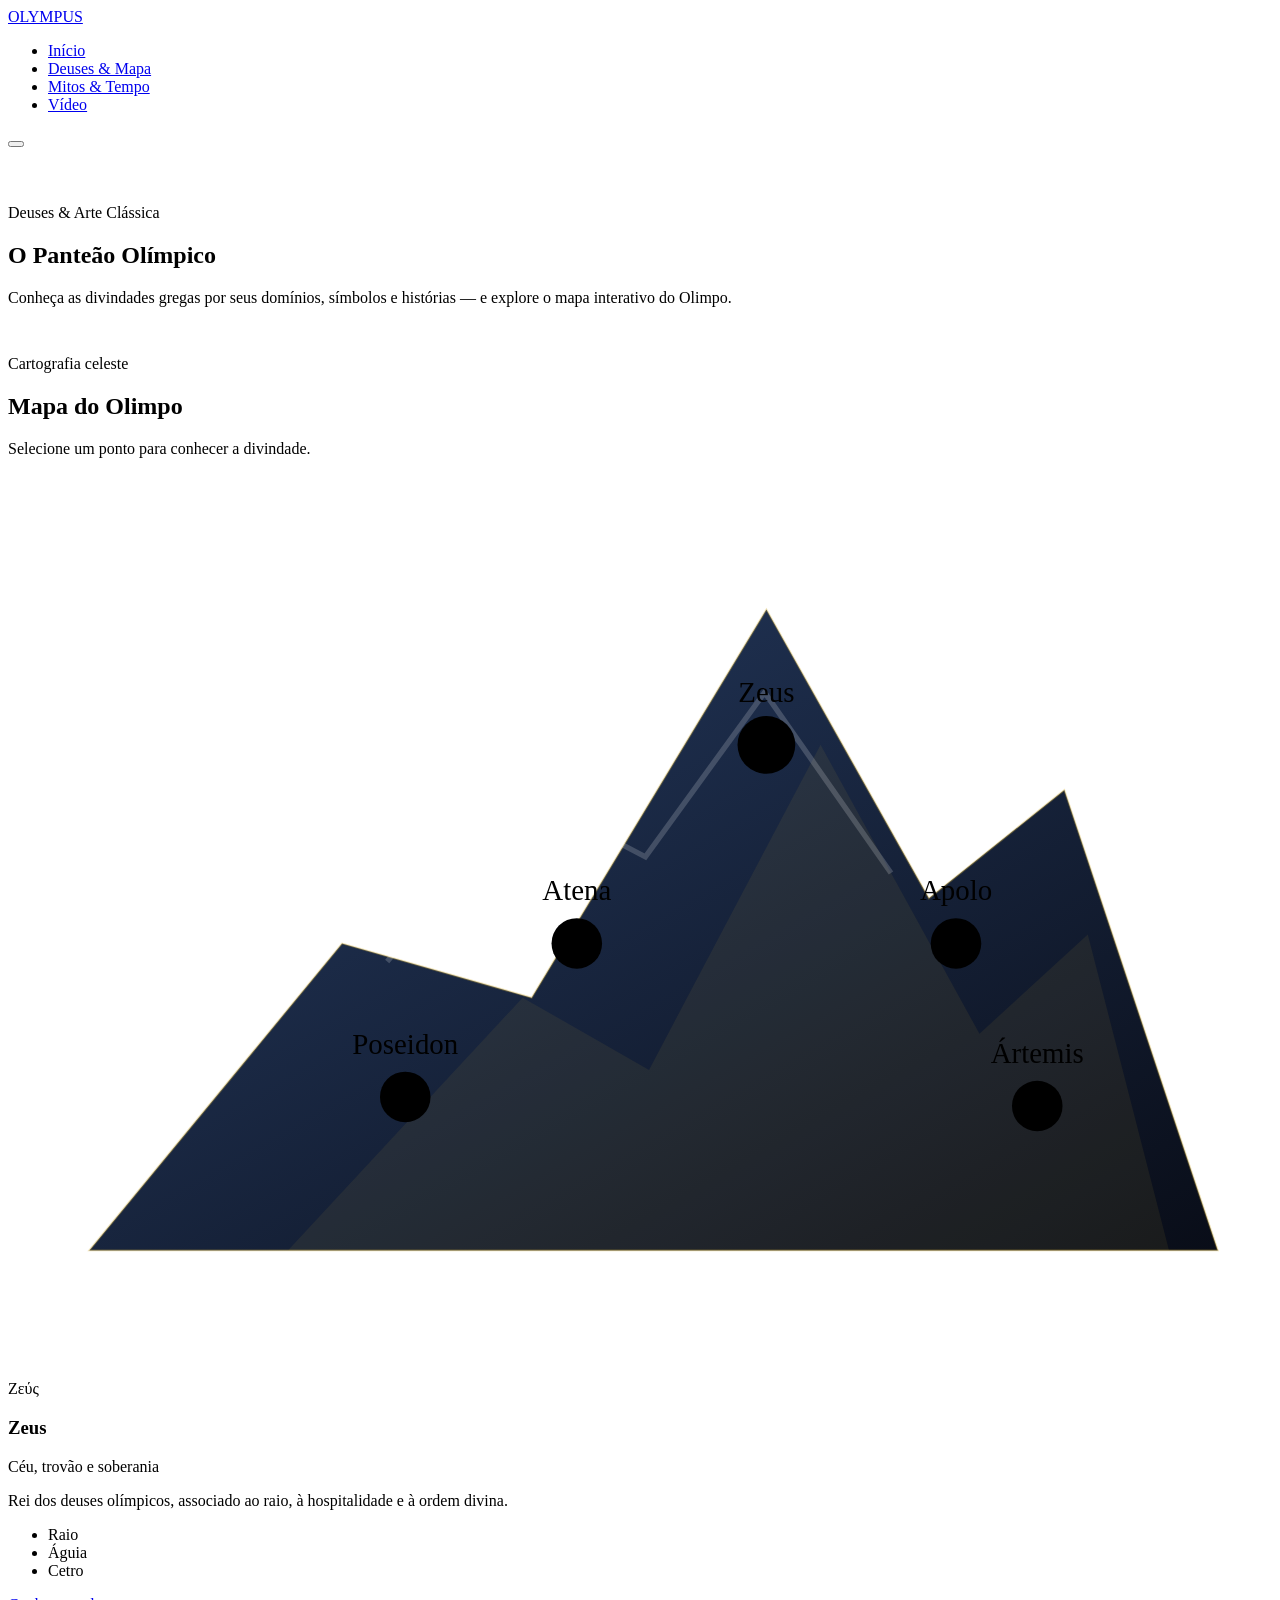
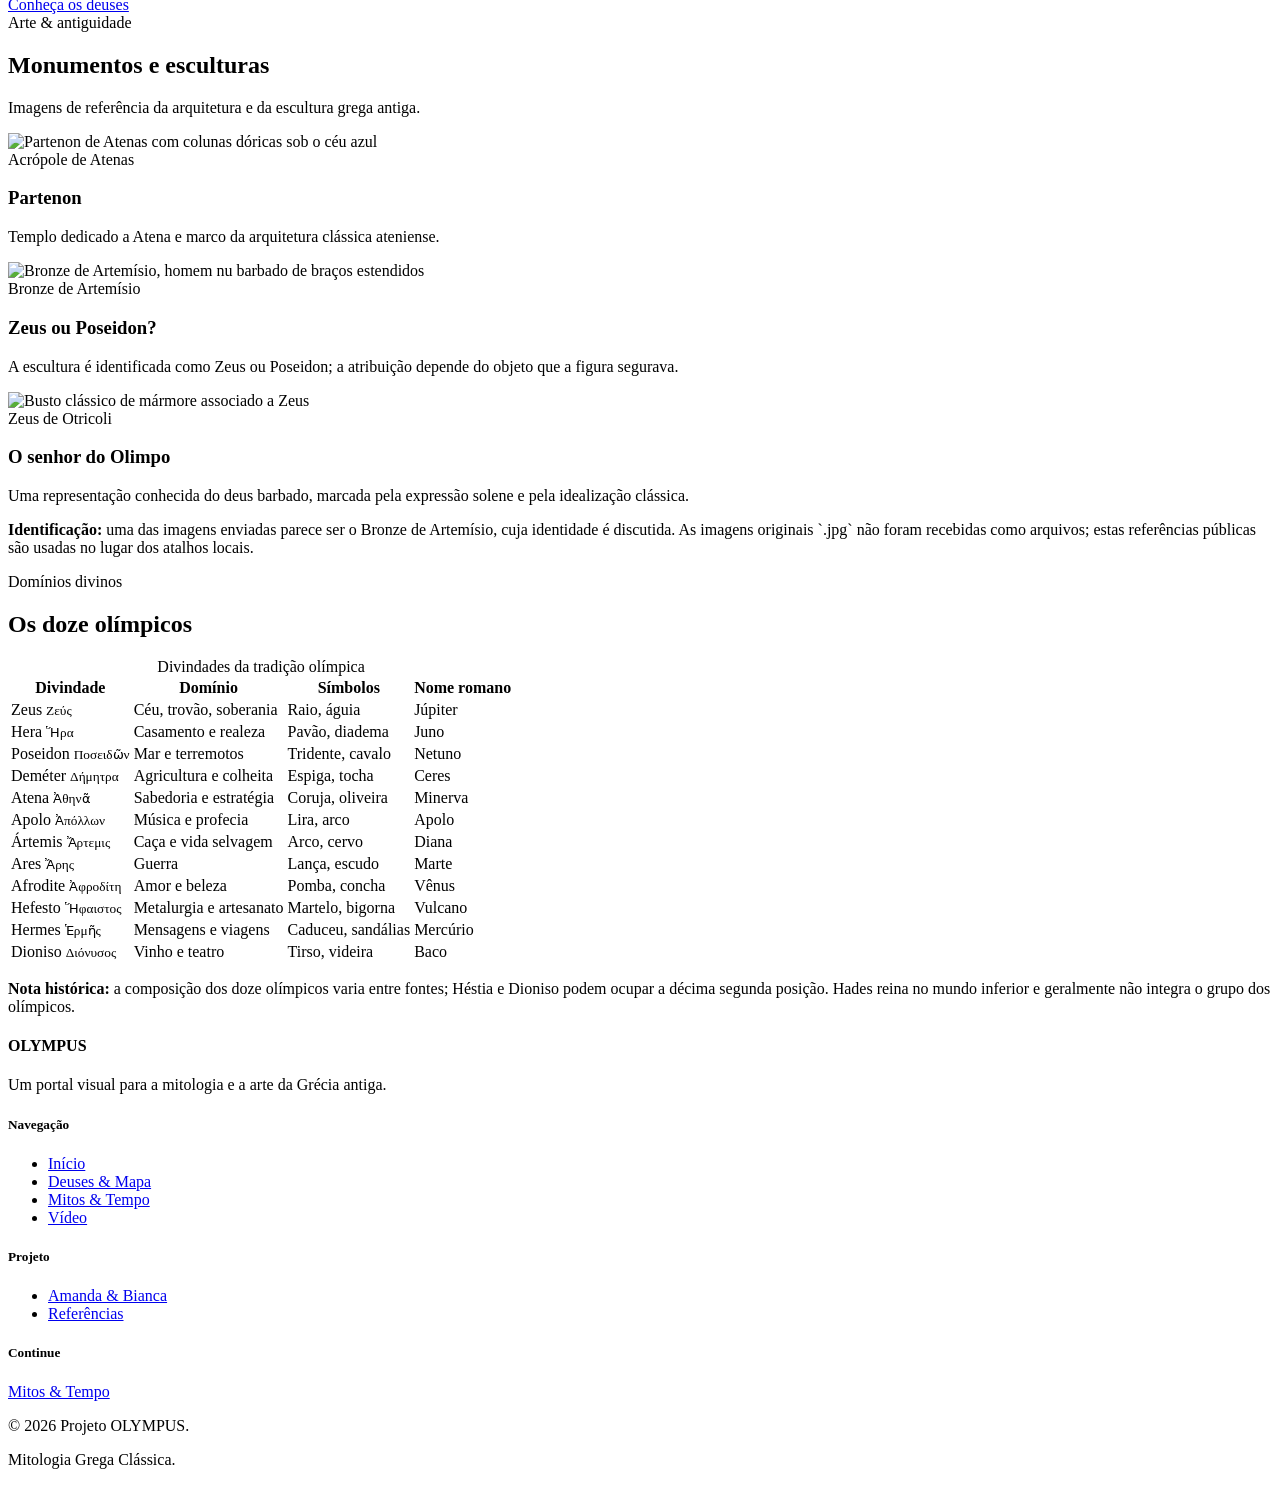
==== commit 31f12c45: "Revisa e corrige o site completo: páginas coerentes, timeline/fontes, imagens disponíveis, player ho" ====
--- a/deuses.html
+++ b/deuses.html
@@ -1,52 +1,25 @@
 <!DOCTYPE html>
 <html lang="pt-BR">
-<head>
-  <meta charset="UTF-8">
-  <meta name="viewport" content="width=device-width, initial-scale=1.0">
-  <meta name="description" content="Conheça as divindades gregas, seus símbolos e esculturas clássicas." />
-  <title>OLYMPUS — Deuses & Mapa</title>
-  <link rel="stylesheet" href="css/style.css">
-</head>
-<body>
-  <div class="greek-border-pattern" aria-hidden="true"></div>
-  <header class="site-header"><div class="container nav-container">
-    <a href="index.html" class="brand-logo"><span>OLYMPUS</span></a>
-    <nav class="main-nav" aria-label="Navegação principal"><ul class="nav-list">
-      <li><a href="index.html" class="nav-link">Início</a></li><li><a href="deuses.html" class="nav-link active">Deuses & Mapa</a></li><li><a href="mitos.html" class="nav-link">Mitos & Tempo</a></li><li><a href="video.html" class="nav-link">Vídeo</a></li>
-    </ul><button class="nav-toggle" type="button" aria-label="Abrir ou fechar menu" aria-expanded="false"><span></span><span></span><span></span></button></nav>
-  </div></header>
-  <main id="main-content">
-    <section class="section" style="padding-top:3.5rem;padding-bottom:2rem"><div class="container"><header class="section-header"><span class="section-kicker">Deuses & Arte Clássica</span><h1 class="section-title">O Panteão Olímpico</h1><p class="section-desc">As divindades gregas em suas histórias, domínios e representações artísticas.</p></header></div></section>
-    <section class="section section-alt" aria-labelledby="gallery-title"><div class="container">
-      <header class="section-header"><span class="section-kicker">Imagens do projeto</span><h2 id="gallery-title" class="section-title">Esculturas & monumentos</h2><p class="section-desc">As imagens enviadas mostram o Partenon e duas esculturas antigas. Toque ou clique nos cartões para conhecer os detalhes.</p></header>
-      <div class="artifact-grid">
-        <article class="artifact-card"><div class="artifact-img-wrap"><img src="assets/images/partenon.jpg" alt="Partenon de Atenas com suas colunas de mármore sob céu azul" loading="lazy"></div><div class="artifact-content"><span class="artifact-origin">Acrópole de Atenas</span><h3>Partenon</h3><p>Templo dedicado a Atena, erguido na Acrópole de Atenas e marco da arquitetura grega clássica.</p></div></article>
-        <article class="artifact-card"><div class="artifact-img-wrap"><img src="assets/images/poseidon.jpg" alt="Estátua de bronze antiga de uma divindade masculina com os braços abertos" loading="lazy"></div><div class="artifact-content"><span class="artifact-origin">Bronze de Artemísio</span><h3>Zeus ou Poseidon?</h3><p>A identidade da figura é debatida: sem o atributo que segurava, pode representar Zeus lançando um raio ou Poseidon com o tridente.</p></div></article>
-        <article class="artifact-card"><div class="artifact-img-wrap"><img src="assets/images/zeus.jpg" alt="Estátua de mármore de um homem barbado com manto e braço erguido" loading="lazy"></div><div class="artifact-content"><span class="artifact-origin">Escultura em mármore</span><h3>Uma divindade barbada</h3><p>Figura masculina idealizada, com manto e gesto elevado. A identificação exata depende da obra e de seus atributos originais.</p></div></article>
-        <article class="artifact-card"><div class="artifact-img-wrap"><img src="assets/images/atena.jpg" alt="Representação escultórica de Atena, deusa grega da sabedoria" loading="lazy"></div><div class="artifact-content"><span class="artifact-origin">Deusa da sabedoria</span><h3>Atena</h3><p>Protetora de Atenas, associada à sabedoria, à estratégia e às artes da cidade.</p></div></article>
-      </div>
-      <p class="table-scholarly-note"><strong>Importante:</strong> os anexos anteriores eram atalhos de internet (`.url`), não os JPG. Para as fotos aparecerem, coloque os arquivos originais em `assets/images/` com os nomes `partenon.jpg`, `poseidon.jpg`, `zeus.jpg` e `atena.jpg`.</p>
-    </div></section>
-    <section class="section" aria-labelledby="table-heading"><div class="container"><header class="section-header"><span class="section-kicker">Atributos e domínios</span><h2 class="section-title" id="table-heading">Deuses em síntese</h2></header>
-      <div class="table-responsive-container"><table class="olympian-table"><caption>Divindades da tradição olímpica</caption><thead><tr><th scope="col">Divindade</th><th scope="col">Domínio</th><th scope="col">Símbolos</th></tr></thead><tbody>
-        <tr><td class="td-god-name">Zeus <small>Ζεύς</small></td><td>Céu, trovão e soberania</td><td>Raio, águia, cetro</td></tr>
-        <tr><td class="td-god-name">Hera <small>Ἥρα</small></td><td>Casamento e realeza</td><td>Pavão, diadema</td></tr>
-        <tr><td class="td-god-name">Poseidon <small>Ποσειδῶν</small></td><td>Mar e terremotos</td><td>Tridente, cavalo</td></tr>
-        <tr><td class="td-god-name">Atena <small>Ἀθηνᾶ</small></td><td>Sabedoria e estratégia</td><td>Coruja, oliveira, elmo</td></tr>
-        <tr><td class="td-god-name">Apolo <small>Ἀπόλλων</small></td><td>Música, profecia e cura</td><td>Lira, arco, louro</td></tr>
-        <tr><td class="td-god-name">Ártemis <small>Ἄρτεμις</small></td><td>Caça e vida selvagem</td><td>Arco, cervo, lua</td></tr>
-        <tr><td class="td-god-name">Afrodite <small>Ἀφροδίτη</small></td><td>Amor e beleza</td><td>Pomba, concha</td></tr>
-        <tr><td class="td-god-name">Ares <small>Ἄρης</small></td><td>Guerra</td><td>Lança, escudo</td></tr>
-        <tr><td class="td-god-name">Hefesto <small>Ἥφαιστος</small></td><td>Metalurgia e artesanato</td><td>Martelo, bigorna</td></tr>
-        <tr><td class="td-god-name">Hermes <small>Ἑρμῆς</small></td><td>Mensagens e viagens</td><td>Caduceu, sandálias aladas</td></tr>
-        <tr><td class="td-god-name">Deméter <small>Δήμητρα</small></td><td>Agricultura e colheita</td><td>Espiga, tocha</td></tr>
-        <tr><td class="td-god-name">Dioniso <small>Διόνυσος</small></td><td>Vinho e teatro</td><td>Tirso, videira, máscara</td></tr>
-      </tbody></table></div>
-      <p class="table-scholarly-note"><strong>Nota:</strong> listas de doze olímpicos variam entre fontes; Héstia e Dioniso, por exemplo, alternam em algumas tradições. Hades reina no mundo inferior e normalmente não integra o grupo dos deuses olímpicos.</p>
-    </div></section>
-  </main>
-  <div class="greek-border-pattern" aria-hidden="true"></div>
-  <footer class="site-footer"><div class="container"><div class="footer-grid"><div class="footer-brand"><h4>OLYMPUS</h4><p>Um portal visual para a mitologia e a arte da Grécia antiga.</p></div><div class="footer-col"><h5>Navegação</h5><ul class="footer-links"><li><a href="index.html">Início</a></li><li><a href="deuses.html">Deuses & Mapa</a></li><li><a href="mitos.html">Mitos & Tempo</a></li><li><a href="video.html">Vídeo</a></li></ul></div><div class="footer-col"><h5>Projeto</h5><ul class="footer-links"><li><a href="video.html#autoras-heading">Amanda & Bianca</a></li><li><a href="video.html#criterios">Referências</a></li></ul></div><div class="footer-col"><h5>Explore</h5><p>Conheça também as narrativas e variantes dos mitos gregos.</p><a href="mitos.html" class="badge">Mitos & Tempo</a></div></div><div class="footer-bottom"><p>&copy; 2026 Projeto OLYMPUS.</p><p>Mitologia Grega Clássica.</p></div></div></footer>
-  <script src="js/main.js"></script>
-</body>
-</html>
+<head><meta charset="UTF-8"><meta name="viewport" content="width=device-width, initial-scale=1.0"><meta name="description" content="Conheça as divindades gregas, seus símbolos, domínios e representações clássicas."><title>OLYMPUS — Deuses & Mapa</title><link rel="stylesheet" href="css/style.css"></head>
+<body><div class="greek-border-pattern" aria-hidden="true"></div>
+<header class="site-header"><div class="container nav-container"><a href="index.html" class="brand-logo"><span>OLYMPUS</span></a><nav class="main-nav" aria-label="Navegação principal"><ul class="nav-list"><li><a href="index.html" class="nav-link">Início</a></li><li><a href="deuses.html" class="nav-link active" aria-current="page">Deuses & Mapa</a></li><li><a href="mitos.html" class="nav-link">Mitos & Tempo</a></li><li><a href="video.html" class="nav-link">Vídeo</a></li></ul><button class="nav-toggle" type="button" aria-label="Abrir ou fechar menu" aria-expanded="false"><span></span><span></span><span></span></button></nav></div></header>
+<main id="main-content">
+<section class="section" style="padding:3.5rem 0 2rem"><div class="container"><header class="section-header"><span class="section-kicker">Deuses & Arte Clássica</span><h1 class="section-title">O Panteão Olímpico</h1><p class="section-desc">Conheça as divindades gregas por seus domínios, símbolos e histórias — e explore o mapa interativo do Olimpo.</p></header></div></section>
+<section class="section section-alt" aria-labelledby="map-heading"><div class="container"><header class="section-header"><span class="section-kicker">Cartografia celeste</span><h2 class="section-title" id="map-heading">Mapa do Olimpo</h2><p class="section-desc">Selecione um ponto para conhecer a divindade.</p></header>
+<div class="olympus-map-wrapper"><div class="map-layout-grid"><div class="map-visual-container"><svg class="mountain-svg" viewBox="0 0 700 500" role="img" aria-label="Ilustração do Monte Olimpo com pontos interativos para deuses"><defs><linearGradient id="mountainGradient" x1="0" x2="1" y1="0" y2="1"><stop offset="0" stop-color="#263c63"/><stop offset="1" stop-color="#090d18"/></linearGradient></defs><path d="M45 430 185 260 290 290 420 75 510 235 585 175 670 430Z" fill="url(#mountainGradient)" stroke="#d4af37" stroke-opacity=".35"/><path d="m155 430 130-140 70 40 95-180 88 160 60-55 45 175Z" fill="#d4af37" fill-opacity=".08"/><path d="m210 270 78-92 65 34 66-91 70 100" fill="none" stroke="#fff" stroke-opacity=".18" stroke-width="3"/>
+<g class="map-node active" tabindex="0" role="button" aria-label="Zeus" data-name="Zeus" data-greek="Ζεύς" data-domain="Céu, trovão e soberania" data-bio="Rei dos deuses olímpicos, associado ao raio, à hospitalidade e à ordem divina." data-attributes="Raio, águia, cetro"><circle class="pin-outer" cx="420" cy="150" r="16"/><circle class="pin-core" cx="420" cy="150" r="6"/><text x="420" y="126" text-anchor="middle">Zeus</text></g>
+<g class="map-node" tabindex="0" role="button" aria-label="Atena" data-name="Atena" data-greek="Ἀθηνᾶ" data-domain="Sabedoria e estratégia" data-bio="Deusa da inteligência, da técnica e da estratégia; protetora de Atenas." data-attributes="Coruja, oliveira, elmo"><circle class="pin-outer" cx="315" cy="260" r="14"/><circle class="pin-core" cx="315" cy="260" r="6"/><text x="315" y="236" text-anchor="middle">Atena</text></g>
+<g class="map-node" tabindex="0" role="button" aria-label="Poseidon" data-name="Poseidon" data-greek="Ποσειδῶν" data-domain="Mar e terremotos" data-bio="Deus dos mares, das águas profundas e dos terremotos." data-attributes="Tridente, cavalo, golfinho"><circle class="pin-outer" cx="220" cy="345" r="14"/><circle class="pin-core" cx="220" cy="345" r="6"/><text x="220" y="321" text-anchor="middle">Poseidon</text></g>
+<g class="map-node" tabindex="0" role="button" aria-label="Apolo" data-name="Apolo" data-greek="Ἀπόλλων" data-domain="Música, profecia e cura" data-bio="Deus ligado à música, à profecia de Delfos e à luz." data-attributes="Lira, arco, louro"><circle class="pin-outer" cx="525" cy="260" r="14"/><circle class="pin-core" cx="525" cy="260" r="6"/><text x="525" y="236" text-anchor="middle">Apolo</text></g>
+<g class="map-node" tabindex="0" role="button" aria-label="Ártemis" data-name="Ártemis" data-greek="Ἄρτεμις" data-domain="Caça e vida selvagem" data-bio="Deusa da caça, dos animais selvagens e protetora das jovens." data-attributes="Arco, cervo, lua"><circle class="pin-outer" cx="570" cy="350" r="14"/><circle class="pin-core" cx="570" cy="350" r="6"/><text x="570" y="326" text-anchor="middle">Ártemis</text></g>
+</svg></div>
+<aside class="map-inspector" aria-live="polite"><div><div class="map-inspector-header"><span class="inspector-greek-name">Ζεύς</span><h3 class="inspector-name">Zeus</h3></div><p class="inspector-domain">Céu, trovão e soberania</p><p class="inspector-bio">Rei dos deuses olímpicos, associado ao raio, à hospitalidade e à ordem divina.</p><ul class="inspector-attributes"><li>Raio</li><li>Águia</li><li>Cetro</li></ul></div><a class="btn btn-primary" href="#deuses-grid">Conheça os deuses</a></aside></div></div></div></section>
+<section class="section" aria-labelledby="gallery-title"><div class="container"><header class="section-header"><span class="section-kicker">Arte & antiguidade</span><h2 class="section-title" id="gallery-title">Monumentos e esculturas</h2><p class="section-desc">Imagens de referência da arquitetura e da escultura grega antiga.</p></header><div class="artifact-grid">
+<article class="artifact-card"><div class="artifact-img-wrap"><img src="https://commons.wikimedia.org/wiki/Special:FilePath/Parthenon%20from%20west%20at%20evening.jpg" alt="Partenon de Atenas com colunas dóricas sob o céu azul" loading="lazy"></div><div class="artifact-content"><span class="artifact-origin">Acrópole de Atenas</span><h3>Partenon</h3><p>Templo dedicado a Atena e marco da arquitetura clássica ateniense.</p></div></article>
+<article class="artifact-card"><div class="artifact-img-wrap"><img src="https://commons.wikimedia.org/wiki/Special:FilePath/Artemision%20Zeus%20or%20Poseidon%20-%2020190926123149.jpg" alt="Bronze de Artemísio, homem nu barbado de braços estendidos" loading="lazy"></div><div class="artifact-content"><span class="artifact-origin">Bronze de Artemísio</span><h3>Zeus ou Poseidon?</h3><p>A escultura é identificada como Zeus ou Poseidon; a atribuição depende do objeto que a figura segurava.</p></div></article>
+<article class="artifact-card"><div class="artifact-img-wrap"><img src="https://commons.wikimedia.org/wiki/Special:FilePath/Zeus%2C%20Otricoli%2C%20Vatican%20Museums%20(5443496630).jpg" alt="Busto clássico de mármore associado a Zeus" loading="lazy"></div><div class="artifact-content"><span class="artifact-origin">Zeus de Otricoli</span><h3>O senhor do Olimpo</h3><p>Uma representação conhecida do deus barbado, marcada pela expressão solene e pela idealização clássica.</p></div></article>
+</div><p class="table-scholarly-note"><strong>Identificação:</strong> uma das imagens enviadas parece ser o Bronze de Artemísio, cuja identidade é discutida. As imagens originais `.jpg` não foram recebidas como arquivos; estas referências públicas são usadas no lugar dos atalhos locais.</p></div></section>
+<section class="section section-alt" id="deuses-grid" aria-labelledby="table-heading"><div class="container"><header class="section-header"><span class="section-kicker">Domínios divinos</span><h2 class="section-title" id="table-heading">Os doze olímpicos</h2></header><div class="table-responsive-container"><table class="olympian-table"><caption>Divindades da tradição olímpica</caption><thead><tr><th scope="col">Divindade</th><th scope="col">Domínio</th><th scope="col">Símbolos</th><th scope="col">Nome romano</th></tr></thead><tbody>
+<tr><td class="td-god-name">Zeus <small>Ζεύς</small></td><td>Céu, trovão, soberania</td><td>Raio, águia</td><td>Júpiter</td></tr><tr><td class="td-god-name">Hera <small>Ἥρα</small></td><td>Casamento e realeza</td><td>Pavão, diadema</td><td>Juno</td></tr><tr><td class="td-god-name">Poseidon <small>Ποσειδῶν</small></td><td>Mar e terremotos</td><td>Tridente, cavalo</td><td>Netuno</td></tr><tr><td class="td-god-name">Deméter <small>Δήμητρα</small></td><td>Agricultura e colheita</td><td>Espiga, tocha</td><td>Ceres</td></tr><tr><td class="td-god-name">Atena <small>Ἀθηνᾶ</small></td><td>Sabedoria e estratégia</td><td>Coruja, oliveira</td><td>Minerva</td></tr><tr><td class="td-god-name">Apolo <small>Ἀπόλλων</small></td><td>Música e profecia</td><td>Lira, arco</td><td>Apolo</td></tr><tr><td class="td-god-name">Ártemis <small>Ἄρτεμις</small></td><td>Caça e vida selvagem</td><td>Arco, cervo</td><td>Diana</td></tr><tr><td class="td-god-name">Ares <small>Ἄρης</small></td><td>Guerra</td><td>Lança, escudo</td><td>Marte</td></tr><tr><td class="td-god-name">Afrodite <small>Ἀφροδίτη</small></td><td>Amor e beleza</td><td>Pomba, concha</td><td>Vênus</td></tr><tr><td class="td-god-name">Hefesto <small>Ἥφαιστος</small></td><td>Metalurgia e artesanato</td><td>Martelo, bigorna</td><td>Vulcano</td></tr><tr><td class="td-god-name">Hermes <small>Ἑρμῆς</small></td><td>Mensagens e viagens</td><td>Caduceu, sandálias</td><td>Mercúrio</td></tr><tr><td class="td-god-name">Dioniso <small>Διόνυσος</small></td><td>Vinho e teatro</td><td>Tirso, videira</td><td>Baco</td></tr>
+</tbody></table></div><p class="table-scholarly-note"><strong>Nota histórica:</strong> a composição dos doze olímpicos varia entre fontes; Héstia e Dioniso podem ocupar a décima segunda posição. Hades reina no mundo inferior e geralmente não integra o grupo dos olímpicos.</p></div></section>
+</main><div class="greek-border-pattern" aria-hidden="true"></div><footer class="site-footer"><div class="container"><div class="footer-grid"><div class="footer-brand"><h4>OLYMPUS</h4><p>Um portal visual para a mitologia e a arte da Grécia antiga.</p></div><div class="footer-col"><h5>Navegação</h5><ul class="footer-links"><li><a href="index.html">Início</a></li><li><a href="deuses.html">Deuses & Mapa</a></li><li><a href="mitos.html">Mitos & Tempo</a></li><li><a href="video.html">Vídeo</a></li></ul></div><div class="footer-col"><h5>Projeto</h5><ul class="footer-links"><li><a href="video.html#autoras-heading">Amanda & Bianca</a></li><li><a href="video.html#criterios">Referências</a></li></ul></div><div class="footer-col"><h5>Continue</h5><a class="badge" href="mitos.html">Mitos & Tempo</a></div></div><div class="footer-bottom"><p>&copy; 2026 Projeto OLYMPUS.</p><p>Mitologia Grega Clássica.</p></div></div></footer><script src="js/main.js"></script></body></html>
--- a/css/style.css
+++ b/css/style.css
@@ -1,1595 +1,75 @@
-/* ==========================================================================
-   OLYMPUS — CSS MASTER STYLESHEET
-   Identidade Visual Mitológica Clássica & Moderna
-   Desenvolvido para critérios de Corretude, Completude e Criatividade
-   ========================================================================== */
-
-/* --- Importação de Tipografia Clássica e Contemporânea --- */
-@import url('https://fonts.googleapis.com/css2?family=Cinzel:wght@400;600;700;900&family=Cinzel+Decorative:wght@700&family=Inter:wght@300;400;500;600;700&display=swap');
-
-/* --- Variáveis Globais de Design (Design Tokens) --- */
-:root {
-  /* Paleta de Cores Mitológica */
-  --bg-primary: #070a12;
-  --bg-secondary: #0d1322;
-  --bg-card: rgba(16, 24, 43, 0.85);
-  --bg-card-hover: rgba(22, 33, 58, 0.95);
-  --bg-glass: rgba(13, 19, 34, 0.75);
-  
-  /* Ouros e Metais Olímpicos */
-  --gold-pure: #d4af37;
-  --gold-light: #f5e7a9;
-  --gold-dark: #996515;
-  --gold-glow: rgba(212, 175, 55, 0.35);
-  --gold-glow-intense: rgba(212, 175, 55, 0.65);
-  --bronze: #c57d38;
-
-  /* Mármores e Textos */
-  --marble-pure: #ffffff;
-  --marble-light: #f8f9fa;
-  --marble-muted: #cbd5e1;
-  --text-dim: #94a3b8;
-  
-  /* Elementos Celestiais & Acentos */
-  --sky-blue: #38bdf8;
-  --ocean-blue: #0284c7;
-  --crimson-ares: #dc2626;
-  --border-gold: rgba(212, 175, 55, 0.3);
-  --border-subtle: rgba(255, 255, 255, 0.08);
-
-  /* Tipografia */
-  --font-serif: 'Cinzel', Georgia, serif;
-  --font-decorative: 'Cinzel Decorative', Georgia, serif;
-  --font-sans: 'Inter', -apple-system, BlinkMacSystemFont, "Segoe UI", Roboto, sans-serif;
-
-  /* Espaçamentos e Estrutura */
-  --container-max: 1240px;
-  --nav-height: 80px;
-  --radius-sm: 6px;
-  --radius-md: 12px;
-  --radius-lg: 20px;
-  --shadow-card: 0 10px 30px -5px rgba(0, 0, 0, 0.5);
-  --shadow-gold: 0 0 25px var(--gold-glow);
-  --transition-fast: 0.2s ease;
-  --transition-smooth: 0.4s cubic-bezier(0.16, 1, 0.3, 1);
+/* Ajustes finais: navegação, imagens e acessibilidade responsiva. */
+.nav-toggle:focus-visible,
+.nav-link:focus-visible,
+.btn:focus-visible,
+button:focus-visible,
+a:focus-visible,
+.map-node:focus-visible {
+  outline: 2px solid var(--gold-light);
+  outline-offset: 4px;
 }
 
-/* --- Reset e Configurações Base --- */
-*, *::before, *::after {
-  box-sizing: border-box;
-  margin: 0;
-  padding: 0;
+.hero-section {
+  background-color: var(--bg-primary);
+  background-position: center 42%;
+  background-size: cover;
 }
 
-html {
-  scroll-behavior: smooth;
-  font-size: 16px;
-  background-color: var(--bg-primary);
-  color: var(--marble-light);
-}
-
-body {
-  font-family: var(--font-sans);
-  line-height: 1.65;
-  background-color: var(--bg-primary);
-  background-image: 
-    radial-gradient(circle at 50% 0%, rgba(212, 175, 55, 0.08) 0%, transparent 60%),
-    radial-gradient(circle at 10% 40%, rgba(56, 189, 248, 0.04) 0%, transparent 40%),
-    linear-gradient(180deg, #070a12 0%, #0d1322 100%);
-  background-attachment: fixed;
-  min-height: 100vh;
-  display: flex;
-  flex-direction: column;
-  overflow-x: hidden;
-  -webkit-font-smoothing: antialiased;
-}
-
-/* Padrão de Meandro Grego (Greek Key / Guarda Grega) */
-.greek-border-pattern {
-  height: 8px;
-  width: 100%;
-  background: repeating-linear-gradient(
-    90deg,
-    var(--gold-pure) 0px,
-    var(--gold-pure) 10px,
-    transparent 10px,
-    transparent 14px,
-    var(--gold-dark) 14px,
-    var(--gold-dark) 24px
-  );
-  opacity: 0.6;
-}
-
-/* Links Acessíveis e Tipografia */
-a {
-  color: var(--gold-light);
-  text-decoration: none;
-  transition: color var(--transition-fast);
-}
-
-a:hover, a:focus-visible {
-  color: var(--gold-pure);
-  text-shadow: 0 0 10px var(--gold-glow);
-}
-
-h1, h2, h3, h4, h5, h6 {
-  font-family: var(--font-serif);
-  color: var(--marble-pure);
-  letter-spacing: 0.05em;
-  font-weight: 700;
-  line-height: 1.25;
-}
-
-p {
-  margin-bottom: 1.2rem;
-  color: var(--marble-muted);
-}
-
-img {
-  max-width: 100%;
-  height: auto;
-  display: block;
-}
-
-/* Botões Estilizados */
-.btn {
-  display: inline-flex;
-  align-items: center;
-  justify-content: center;
-  gap: 0.6rem;
-  padding: 0.85rem 1.8rem;
-  font-family: var(--font-serif);
-  font-size: 0.95rem;
-  font-weight: 700;
-  letter-spacing: 0.08em;
-  text-transform: uppercase;
-  border-radius: var(--radius-sm);
-  cursor: pointer;
-  transition: all var(--transition-smooth);
-  position: relative;
-  overflow: hidden;
-  border: 1px solid transparent;
-}
-
-.btn-primary {
-  background: linear-gradient(135deg, var(--gold-pure), var(--gold-dark));
-  color: #070a12;
-  border-color: var(--gold-light);
-  box-shadow: 0 4px 15px var(--gold-glow);
-}
-
-.btn-primary:hover {
-  background: linear-gradient(135deg, var(--gold-light), var(--gold-pure));
-  color: #000;
-  box-shadow: 0 6px 25px var(--gold-glow-intense);
-  transform: translateY(-2px);
-}
-
-.btn-outline {
-  background: rgba(13, 19, 34, 0.6);
-  color: var(--gold-light);
-  border-color: var(--gold-pure);
-  backdrop-filter: blur(8px);
-}
-
-.btn-outline:hover {
-  background: rgba(212, 175, 55, 0.15);
-  color: var(--marble-pure);
-  border-color: var(--gold-light);
-  box-shadow: 0 0 20px var(--gold-glow);
-  transform: translateY(-2px);
-}
-
-/* Badges e Pílulas */
-.badge {
-  display: inline-block;
-  padding: 0.25rem 0.75rem;
-  font-size: 0.75rem;
-  font-family: var(--font-serif);
-  letter-spacing: 0.05em;
-  border-radius: 50px;
-  font-weight: 600;
-  border: 1px solid var(--border-gold);
-  background: rgba(212, 175, 55, 0.1);
-  color: var(--gold-light);
-}
-
-/* Containers */
-.container {
-  width: 100%;
-  max-width: var(--container-max);
-  margin: 0 auto;
-  padding: 0 1.5rem;
-}
-
-/* ==========================================================================
-   HEADER & NAVEGAÇÃO PRINCIPAL
-   ========================================================================== */
-.site-header {
-  position: sticky;
-  top: 0;
-  z-index: 1000;
-  background: rgba(7, 10, 18, 0.92);
-  backdrop-filter: blur(12px);
-  border-bottom: 1px solid var(--border-gold);
-  transition: all var(--transition-fast);
-}
-
-.nav-container {
-  display: flex;
-  align-items: center;
-  justify-content: space-between;
-  height: var(--nav-height);
-}
-
-.brand-logo {
-  display: flex;
-  align-items: center;
-  gap: 0.8rem;
-  font-family: var(--font-serif);
-  font-size: 1.5rem;
-  font-weight: 900;
-  letter-spacing: 0.15em;
-  color: var(--gold-pure);
-}
-
-.brand-logo svg {
-  width: 32px;
-  height: 32px;
-  fill: var(--gold-pure);
-  filter: drop-shadow(0 0 8px var(--gold-glow));
-}
-
-.main-nav {
-  display: flex;
-  align-items: center;
-  gap: 1.5rem;
-}
-
-.nav-list {
-  display: flex;
-  align-items: center;
-  list-style: none;
-  gap: 0.5rem;
-}
-
-.nav-link {
-  font-family: var(--font-serif);
-  font-size: 0.92rem;
-  font-weight: 600;
-  letter-spacing: 0.06em;
-  color: var(--marble-muted);
-  padding: 0.5rem 1rem;
-  border-radius: var(--radius-sm);
-  position: relative;
-  transition: all var(--transition-fast);
-}
-
-.nav-link:hover, .nav-link.active {
-  color: var(--gold-light);
-  background: rgba(212, 175, 55, 0.08);
-}
-
-.nav-link.active::after {
-  content: '';
-  position: absolute;
-  bottom: -4px;
-  left: 1rem;
-  right: 1rem;
-  height: 2px;
-  background: var(--gold-pure);
-  box-shadow: 0 0 8px var(--gold-pure);
-}
-
-.nav-toggle {
-  display: none;
-  background: none;
-  border: none;
-  cursor: pointer;
-  padding: 0.5rem;
-}
-
-.nav-toggle span {
-  display: block;
-  width: 25px;
-  height: 2px;
-  background-color: var(--gold-pure);
-  margin: 5px 0;
-  transition: all 0.3s ease;
-}
-
-/* ==========================================================================
-   EXPERIÊNCIA DE ENTRADA (HERO BANNER IMPACTANTE)
-   ========================================================================== */
-.hero-section {
-  position: relative;
-  min-height: 85vh;
-  display: flex;
-  align-items: center;
-  justify-content: center;
-  text-align: center;
-  padding: 4rem 1.5rem;
-  overflow: hidden;
-  background-position: center;
-  background-size: cover;
-  background-repeat: no-repeat;
-}
-
-.hero-overlay {
-  position: absolute;
-  inset: 0;
-  background: 
-    linear-gradient(180deg, rgba(7, 10, 18, 0.7) 0%, rgba(7, 10, 18, 0.95) 100%),
-    radial-gradient(circle at center, rgba(212, 175, 55, 0.15) 0%, transparent 70%);
-  z-index: 1;
+.hero-section > .hero-overlay {
+  background: linear-gradient(180deg, rgba(7, 10, 18, .42), rgba(7, 10, 18, .92));
 }
 
 .hero-canvas {
-  position: absolute;
-  inset: 0;
-  z-index: 2;
-  pointer-events: none;
+  width: 100%;
+  height: 100%;
 }
 
-.hero-content {
-  position: relative;
-  z-index: 3;
-  max-width: 900px;
-  animation: heroEntrance 1.2s cubic-bezier(0.16, 1, 0.3, 1) forwards;
+.artifact-img-wrap img {
+  object-position: center;
 }
 
-.hero-sub-top {
-  font-family: var(--font-serif);
-  font-size: 1rem;
-  letter-spacing: 0.3em;
-  text-transform: uppercase;
-  color: var(--gold-pure);
-  margin-bottom: 1rem;
-  display: inline-block;
-  padding: 0.4rem 1.2rem;
-  background: rgba(212, 175, 55, 0.1);
-  border: 1px solid var(--border-gold);
-  border-radius: 50px;
+.map-node:focus-visible {
+  filter: drop-shadow(0 0 10px var(--gold-light));
 }
 
-.hero-title {
-  font-family: var(--font-decorative);
-  font-size: clamp(3.2rem, 8vw, 6.5rem);
-  color: var(--marble-pure);
-  text-shadow: 
-    0 0 20px var(--gold-glow),
-    0 4px 10px rgba(0, 0, 0, 0.8);
-  letter-spacing: 0.15em;
-  margin-bottom: 1rem;
-  background: linear-gradient(180deg, #ffffff 30%, var(--gold-light) 75%, var(--gold-pure) 100%);
-  -webkit-background-clip: text;
-  -webkit-text-fill-color: transparent;
+[hidden] {
+  display: none !important;
 }
 
-.hero-tagline {
-  font-size: clamp(1.1rem, 2.2vw, 1.45rem);
-  font-weight: 300;
-  color: var(--marble-muted);
-  max-width: 720px;
-  margin: 0 auto 2.5rem;
-  line-height: 1.7;
-}
+@media (max-width: 768px) {
+  .artifact-grid,
+  .curiosities-grid {
+    grid-template-columns: 1fr;
+  }
 
-.hero-actions {
-  display: flex;
-  flex-wrap: wrap;
-  gap: 1.2rem;
-  justify-content: center;
-}
+  .olympus-map-wrapper,
+  .cinema-wrapper {
+    padding: 1rem;
+  }
 
-@keyframes heroEntrance {
-  0% {
-    opacity: 0;
-    transform: translateY(40px) scale(0.97);
+  .map-visual-container {
+    min-height: 330px;
   }
-  100% {
-    opacity: 1;
-    transform: translateY(0) scale(1);
+
+  .map-inspector {
+    min-height: 0;
+  }
+
+  .cinema-quick-buttons {
+    flex-wrap: wrap;
+    justify-content: center;
+  }
+
+  .section {
+    padding: 3.5rem 0;
   }
 }
 
-/* ==========================================================================
-   SEÇÕES GERAIS E TÍTULOS
-   ========================================================================== */
-.section {
-  padding: 5rem 0;
-  position: relative;
-}
-
-.section-alt {
-  background: rgba(13, 19, 34, 0.5);
-  border-top: 1px solid var(--border-subtle);
-  border-bottom: 1px solid var(--border-subtle);
-}
-
-.section-header {
-  text-align: center;
-  max-width: 760px;
-  margin: 0 auto 3.5rem;
-}
-
-.section-kicker {
-  font-family: var(--font-serif);
-  font-size: 0.85rem;
-  text-transform: uppercase;
-  letter-spacing: 0.25em;
-  color: var(--gold-pure);
-  margin-bottom: 0.5rem;
-  display: block;
-}
-
-.section-title {
-  font-size: clamp(2rem, 3.5vw, 2.8rem);
-  margin-bottom: 1rem;
-  position: relative;
-  display: inline-block;
-}
-
-.section-title::after {
-  content: '';
-  display: block;
-  width: 60px;
-  height: 3px;
-  background: var(--gold-pure);
-  margin: 0.8rem auto 0;
-  box-shadow: 0 0 10px var(--gold-glow);
-}
-
-.section-desc {
-  font-size: 1.05rem;
-  color: var(--marble-muted);
-}
-
-/* ==========================================================================
-   GALERIA DE IMAGENS HISTÓRICAS REAIS & DESTAQUES
-   ========================================================================== */
-.artifact-grid {
-  display: grid;
-  grid-template-columns: repeat(auto-fit, minmax(320px, 1fr));
-  gap: 2rem;
-  margin-bottom: 3rem;
-}
-
-.artifact-card {
-  background: var(--bg-card);
-  border: 1px solid var(--border-gold);
-  border-radius: var(--radius-md);
-  overflow: hidden;
-  box-shadow: var(--shadow-card);
-  transition: all var(--transition-smooth);
-  display: flex;
-  flex-direction: column;
-}
-
-.artifact-card:hover {
-  transform: translateY(-6px);
-  border-color: var(--gold-light);
-  box-shadow: 0 15px 35px rgba(0, 0, 0, 0.6), 0 0 20px var(--gold-glow);
-}
-
-.artifact-img-wrap {
-  position: relative;
-  height: 280px;
-  overflow: hidden;
-  background: #000;
-}
-
-.artifact-img-wrap img {
-  width: 100%;
-  height: 100%;
-  object-fit: cover;
-  object-position: top center;
-  transition: transform 0.6s ease;
-}
-
-.artifact-card:hover .artifact-img-wrap img {
-  transform: scale(1.05);
-}
-
-.artifact-badge {
-  position: absolute;
-  top: 1rem;
-  right: 1rem;
-  background: rgba(7, 10, 18, 0.85);
-  backdrop-filter: blur(8px);
-  border: 1px solid var(--gold-pure);
-  color: var(--gold-light);
-  padding: 0.25rem 0.75rem;
-  font-size: 0.75rem;
-  font-family: var(--font-serif);
-  border-radius: 50px;
-  font-weight: 600;
-}
-
-.artifact-content {
-  padding: 1.8rem;
-  display: flex;
-  flex-direction: column;
-  flex-grow: 1;
-}
-
-.artifact-content h3 {
-  font-size: 1.35rem;
-  margin-bottom: 0.4rem;
-  color: var(--marble-pure);
-}
-
-.artifact-origin {
-  font-size: 0.82rem;
-  color: var(--gold-pure);
-  font-family: var(--font-serif);
-  margin-bottom: 1rem;
-}
-
-.artifact-content p {
-  font-size: 0.94rem;
-  margin-bottom: 1.2rem;
-  flex-grow: 1;
-}
-
-/* ==========================================================================
-   MAPA INTERATIVO DO OLIMPO (CRITÉRIO C.2)
-   ========================================================================== */
-.olympus-map-wrapper {
-  background: radial-gradient(circle at center, #111b33 0%, #070a14 85%);
-  border: 2px solid var(--border-gold);
-  border-radius: var(--radius-lg);
-  padding: 2.5rem;
-  box-shadow: var(--shadow-card), inset 0 0 50px rgba(0, 0, 0, 0.8);
-  margin-bottom: 4rem;
-  position: relative;
-}
-
-.map-layout-grid {
-  display: grid;
-  grid-template-columns: 1fr 340px;
-  gap: 2rem;
-  align-items: center;
-}
-
-.map-visual-container {
-  position: relative;
-  min-height: 480px;
-  background: rgba(0, 0, 0, 0.4);
-  border-radius: var(--radius-md);
-  border: 1px solid rgba(212, 175, 55, 0.2);
-  display: flex;
-  align-items: center;
-  justify-content: center;
-  overflow: hidden;
-}
-
-.mountain-svg {
-  width: 100%;
-  height: 100%;
-  max-height: 480px;
-}
-
-/* Nós Interativos do Olimpo */
-.map-node {
-  cursor: pointer;
-  transition: all 0.3s ease;
-}
-
-.map-node circle.pin-outer {
-  fill: rgba(212, 175, 55, 0.25);
-  stroke: var(--gold-pure);
-  stroke-width: 1.5;
-  transition: all 0.3s ease;
-}
-
-.map-node circle.pin-core {
-  fill: var(--gold-pure);
-  transition: all 0.3s ease;
-}
-
-.map-node text {
-  font-family: var(--font-serif);
-  font-size: 11px;
-  fill: var(--marble-light);
-  font-weight: 600;
-  text-shadow: 0 2px 4px rgba(0,0,0,0.9);
-  pointer-events: none;
-}
-
-.map-node:hover circle.pin-outer,
-.map-node.active circle.pin-outer {
-  r: 22;
-  fill: rgba(212, 175, 55, 0.5);
-  stroke: var(--marble-pure);
-  stroke-width: 2.5;
-  filter: drop-shadow(0 0 8px var(--gold-pure));
-}
-
-.map-node:hover circle.pin-core,
-.map-node.active circle.pin-core {
-  fill: #fff;
-}
-
-/* Painel Lateral do Mapa */
-.map-inspector {
-  background: var(--bg-card);
-  border: 1px solid var(--border-gold);
-  border-radius: var(--radius-md);
-  padding: 1.8rem;
-  display: flex;
-  flex-direction: column;
-  justify-content: space-between;
-  min-height: 420px;
-  box-shadow: 0 8px 25px rgba(0, 0, 0, 0.4);
-}
-
-.map-inspector-header {
-  border-bottom: 1px solid var(--border-subtle);
-  padding-bottom: 1rem;
-  margin-bottom: 1.2rem;
-}
-
-.inspector-greek-name {
-  font-size: 0.85rem;
-  color: var(--gold-pure);
-  font-family: var(--font-serif);
-  letter-spacing: 0.1em;
-}
-
-.inspector-name {
-  font-size: 1.8rem;
-  color: var(--marble-pure);
-  margin-top: 0.2rem;
-}
-
-.inspector-domain {
-  font-size: 0.95rem;
-  color: var(--gold-light);
-  margin-bottom: 1rem;
-  font-weight: 500;
-}
-
-.inspector-bio {
-  font-size: 0.92rem;
-  line-height: 1.6;
-  color: var(--marble-muted);
-  margin-bottom: 1.2rem;
-}
-
-.inspector-attributes {
-  list-style: none;
-  font-size: 0.85rem;
-  color: var(--marble-muted);
-  margin-bottom: 1.5rem;
-}
-
-.inspector-attributes li {
-  margin-bottom: 0.4rem;
-  padding-left: 1rem;
-  position: relative;
-}
-
-.inspector-attributes li::before {
-  content: '✦';
-  position: absolute;
-  left: 0;
-  color: var(--gold-pure);
-  font-size: 0.75rem;
-}
-
-/* ==========================================================================
-   CARDS MITOLÓGICOS INTERATIVOS 3D COM FLIP (CRITÉRIO C.3)
-   ========================================================================== */
-.gods-filter-bar {
-  display: flex;
-  flex-wrap: wrap;
-  gap: 0.8rem;
-  justify-content: center;
-  margin-bottom: 3rem;
-}
-
-.filter-btn {
-  background: rgba(13, 19, 34, 0.7);
-  border: 1px solid var(--border-subtle);
-  color: var(--marble-muted);
-  padding: 0.5rem 1.2rem;
-  font-family: var(--font-serif);
-  font-size: 0.85rem;
-  border-radius: 50px;
-  cursor: pointer;
-  transition: all var(--transition-fast);
-}
-
-.filter-btn:hover, .filter-btn.active {
-  background: rgba(212, 175, 55, 0.15);
-  border-color: var(--gold-pure);
-  color: var(--gold-light);
-  box-shadow: 0 0 15px var(--gold-glow);
-}
-
-.gods-card-grid {
-  display: grid;
-  grid-template-columns: repeat(auto-fill, minmax(280px, 1fr));
-  gap: 2.2rem;
-}
-
-/* Estrutura 3D Flip */
-.god-flip-card {
-  background-color: transparent;
-  perspective: 1000px;
-  min-height: 480px;
-}
-
-.god-flip-inner {
-  position: relative;
-  width: 100%;
-  height: 100%;
-  text-align: left;
-  transition: transform 0.8s cubic-bezier(0.175, 0.885, 0.32, 1.275);
-  transform-style: preserve-3d;
-}
-
-.god-flip-card.flipped .god-flip-inner {
-  transform: rotateY(180deg);
-}
-
-.god-card-face {
-  position: absolute;
-  inset: 0;
-  -webkit-backface-visibility: hidden;
-  backface-visibility: hidden;
-  border-radius: var(--radius-md);
-  padding: 1.8rem;
-  display: flex;
-  flex-direction: column;
-  justify-content: space-between;
-  background: var(--bg-card);
-  border: 1px solid var(--border-gold);
-  box-shadow: var(--shadow-card);
-}
-
-/* Frente do Card */
-.god-card-front {
-  background: 
-    radial-gradient(circle at top right, rgba(212, 175, 55, 0.12) 0%, transparent 60%),
-    linear-gradient(180deg, #10182b 0%, #0a0f1d 100%);
-}
-
-.god-card-icon-header {
-  display: flex;
-  justify-content: space-between;
-  align-items: flex-start;
-  margin-bottom: 1.2rem;
-}
-
-.god-pantheon-number {
-  font-family: var(--font-serif);
-  font-size: 0.8rem;
-  color: var(--gold-pure);
-  opacity: 0.8;
-  letter-spacing: 0.1em;
-}
-
-.god-glyph-symbol {
-  width: 52px;
-  height: 52px;
-  border-radius: 50%;
-  background: rgba(212, 175, 55, 0.1);
-  border: 1px solid var(--border-gold);
-  display: flex;
-  align-items: center;
-  justify-content: center;
-  font-size: 1.5rem;
-  color: var(--gold-pure);
-  box-shadow: 0 0 15px rgba(212, 175, 55, 0.2);
-}
-
-.god-title-wrap {
-  margin-bottom: 1rem;
-}
-
-.god-greek-title {
-  font-size: 0.88rem;
-  font-family: var(--font-serif);
-  color: var(--gold-pure);
-  letter-spacing: 0.08em;
-}
-
-.god-main-name {
-  font-size: 1.75rem;
-  color: var(--marble-pure);
-  margin-top: 0.1rem;
-}
-
-.god-roman-sub {
-  font-size: 0.85rem;
-  color: var(--text-dim);
-  font-style: italic;
-}
-
-.god-domain-tag {
-  display: inline-block;
-  padding: 0.3rem 0.8rem;
-  font-size: 0.8rem;
-  background: rgba(255, 255, 255, 0.05);
-  border-radius: var(--radius-sm);
-  color: var(--sky-blue);
-  font-weight: 500;
-  margin-bottom: 1rem;
-}
-
-.god-short-summary {
-  font-size: 0.92rem;
-  color: var(--marble-muted);
-  line-height: 1.6;
-  margin-bottom: 1.2rem;
-  flex-grow: 1;
-}
-
-.card-flip-action {
-  width: 100%;
-  padding: 0.65rem;
-  background: rgba(212, 175, 55, 0.12);
-  border: 1px solid var(--border-gold);
-  border-radius: var(--radius-sm);
-  color: var(--gold-light);
-  font-family: var(--font-serif);
-  font-size: 0.82rem;
-  cursor: pointer;
-  display: flex;
-  align-items: center;
-  justify-content: center;
-  gap: 0.5rem;
-  transition: all var(--transition-fast);
-}
-
-.card-flip-action:hover {
-  background: rgba(212, 175, 55, 0.25);
-  color: #fff;
-  box-shadow: 0 0 10px var(--gold-glow);
-}
-
-/* Verso do Card */
-.god-card-back {
-  transform: rotateY(180deg);
-  background: 
-    radial-gradient(circle at bottom left, rgba(56, 189, 248, 0.08) 0%, transparent 60%),
-    linear-gradient(180deg, #0d1424 0%, #070b14 100%);
-  border-color: var(--gold-pure);
-}
-
-.back-header {
-  border-bottom: 1px solid var(--border-subtle);
-  padding-bottom: 0.8rem;
-  margin-bottom: 1rem;
-}
-
-.back-title {
-  font-size: 1.2rem;
-  color: var(--gold-pure);
-}
-
-.back-section {
-  margin-bottom: 0.9rem;
-}
-
-.back-label {
-  font-size: 0.78rem;
-  text-transform: uppercase;
-  letter-spacing: 0.08em;
-  color: var(--text-dim);
-  font-weight: 600;
-  display: block;
-  margin-bottom: 0.2rem;
-}
-
-.back-value {
-  font-size: 0.88rem;
-  color: var(--marble-light);
-  line-height: 1.45;
-}
-
-.back-value.variant-note {
-  font-size: 0.82rem;
-  color: var(--gold-light);
-  background: rgba(212, 175, 55, 0.08);
-  padding: 0.4rem 0.6rem;
-  border-radius: 4px;
-  border-left: 2px solid var(--gold-pure);
-}
-
-/* ==========================================================================
-   TABELA SEMÂNTICA DOS 12 DEUSES OLÍMPICOS (CRITÉRIOS A & B)
-   ========================================================================== */
-.table-section {
-  padding: 4rem 0;
-}
-
-.table-responsive-container {
-  width: 100%;
-  overflow-x: auto;
-  border-radius: var(--radius-md);
-  border: 1px solid var(--border-gold);
-  background: var(--bg-card);
-  box-shadow: var(--shadow-card);
-  margin-bottom: 2rem;
-}
-
-.olympian-table {
-  width: 100%;
-  border-collapse: collapse;
-  text-align: left;
-  font-size: 0.92rem;
-  min-width: 860px;
-}
-
-.olympian-table caption {
-  padding: 1.2rem;
-  font-family: var(--font-serif);
-  font-size: 1.25rem;
-  font-weight: 700;
-  color: var(--gold-light);
-  background: rgba(7, 10, 18, 0.95);
-  border-bottom: 1px solid var(--border-gold);
-  text-align: left;
-}
-
-.olympian-table thead tr {
-  background: rgba(212, 175, 55, 0.12);
-  border-bottom: 2px solid var(--gold-pure);
-}
-
-.olympian-table th {
-  padding: 1rem 1.2rem;
-  font-family: var(--font-serif);
-  font-size: 0.88rem;
-  letter-spacing: 0.05em;
-  color: var(--gold-pure);
-  font-weight: 700;
-}
-
-.olympian-table td {
-  padding: 1rem 1.2rem;
-  border-bottom: 1px solid var(--border-subtle);
-  color: var(--marble-muted);
-  vertical-align: top;
-}
-
-.olympian-table tbody tr:hover {
-  background: rgba(212, 175, 55, 0.06);
-}
-
-.olympian-table tbody tr:last-child td {
-  border-bottom: none;
-}
-
-.td-god-name {
-  font-family: var(--font-serif);
-  font-weight: 700;
-  color: var(--marble-pure);
-}
-
-.td-god-name small {
-  display: block;
-  font-size: 0.78rem;
-  color: var(--gold-pure);
-  font-weight: normal;
-}
-
-.table-scholarly-note {
-  background: rgba(212, 175, 55, 0.08);
-  border-left: 3px solid var(--gold-pure);
-  padding: 1.2rem 1.5rem;
-  border-radius: 0 var(--radius-sm) var(--radius-sm) 0;
-  margin-top: 1.5rem;
-  font-size: 0.9rem;
-  color: var(--marble-muted);
-}
-
-.table-scholarly-note strong {
-  color: var(--gold-light);
-  font-family: var(--font-serif);
-}
-
-/* ==========================================================================
-   LINHA DO TEMPO MITOLÓGICA INTERATIVA (CRITÉRIO C.4)
-   ========================================================================== */
-.timeline-container {
-  position: relative;
-  max-width: 900px;
-  margin: 3rem auto;
-  padding: 2rem 0;
-}
-
-.timeline-container::before {
-  content: '';
-  position: absolute;
-  top: 0;
-  bottom: 0;
-  left: 50%;
-  width: 3px;
-  background: linear-gradient(180deg, transparent, var(--gold-pure) 15%, var(--gold-pure) 85%, transparent);
-  transform: translateX(-50%);
-  box-shadow: 0 0 12px var(--gold-glow);
-}
-
-.timeline-item {
-  position: relative;
-  margin-bottom: 3.5rem;
-  width: 50%;
-  padding: 0 2.5rem;
-}
-
-.timeline-item:nth-child(odd) {
-  left: 0;
-  text-align: right;
-}
-
-.timeline-item:nth-child(even) {
-  left: 50%;
-  text-align: left;
-}
-
-.timeline-badge {
-  position: absolute;
-  top: 10px;
-  width: 24px;
-  height: 24px;
-  border-radius: 50%;
-  background: var(--bg-primary);
-  border: 3px solid var(--gold-pure);
-  box-shadow: 0 0 15px var(--gold-glow-intense);
-  z-index: 5;
-  cursor: pointer;
-  transition: transform 0.3s ease;
-}
-
-.timeline-item:nth-child(odd) .timeline-badge {
-  right: -12px;
-}
-
-.timeline-item:nth-child(even) .timeline-badge {
-  left: -12px;
-}
-
-.timeline-item:hover .timeline-badge {
-  transform: scale(1.3);
-  background: var(--gold-pure);
-}
-
-.timeline-card {
-  background: var(--bg-card);
-  border: 1px solid var(--border-gold);
-  border-radius: var(--radius-md);
-  padding: 1.8rem;
-  box-shadow: var(--shadow-card);
-  transition: all var(--transition-smooth);
-}
-
-.timeline-card:hover {
-  transform: translateY(-4px);
-  border-color: var(--gold-light);
-  box-shadow: 0 10px 30px rgba(0,0,0,0.6), 0 0 20px var(--gold-glow);
-}
-
-.timeline-era {
-  font-family: var(--font-serif);
-  font-size: 0.8rem;
-  color: var(--gold-pure);
-  letter-spacing: 0.15em;
-  text-transform: uppercase;
-  margin-bottom: 0.3rem;
-}
-
-.timeline-title {
-  font-size: 1.35rem;
-  color: var(--marble-pure);
-  margin-bottom: 0.8rem;
-}
-
-.timeline-body {
-  font-size: 0.92rem;
-  color: var(--marble-muted);
-  line-height: 1.6;
-}
-
-.timeline-expandable {
-  margin-top: 1rem;
-  padding-top: 0.8rem;
-  border-top: 1px dashed var(--border-subtle);
-  font-size: 0.85rem;
-  color: var(--gold-light);
-  display: none;
-}
-
-.timeline-expandable.open {
-  display: block;
-  animation: fadeIn 0.4s ease;
-}
-
-.timeline-toggle-btn {
-  background: none;
-  border: none;
-  color: var(--gold-pure);
-  font-family: var(--font-serif);
-  font-size: 0.82rem;
-  cursor: pointer;
-  margin-top: 0.8rem;
-  display: inline-flex;
-  align-items: center;
-  gap: 0.3rem;
-}
-
-.timeline-toggle-btn:hover {
-  text-decoration: underline;
-}
-
-/* ==========================================================================
-   CURIOSIDADES MITOLÓGICAS (CRITÉRIO C.5)
-   ========================================================================== */
-.curiosities-grid {
-  display: grid;
-  grid-template-columns: repeat(auto-fit, minmax(320px, 1fr));
-  gap: 2rem;
-}
-
-.curiosity-card {
-  background: var(--bg-card);
-  border: 1px solid var(--border-subtle);
-  border-radius: var(--radius-md);
-  padding: 2rem;
-  position: relative;
-  overflow: hidden;
-  transition: all var(--transition-smooth);
-}
-
-.curiosity-card::before {
-  content: '✦';
-  position: absolute;
-  top: 1rem;
-  right: 1.5rem;
-  font-size: 2.2rem;
-  color: var(--gold-pure);
-  opacity: 0.15;
-}
-
-.curiosity-card:hover {
-  border-color: var(--gold-pure);
-  transform: translateY(-4px);
-  box-shadow: 0 10px 25px rgba(0, 0, 0, 0.4);
-}
-
-.curiosity-tag {
-  font-size: 0.75rem;
-  font-family: var(--font-serif);
-  color: var(--gold-pure);
-  text-transform: uppercase;
-  letter-spacing: 0.12em;
-  margin-bottom: 0.5rem;
-  display: block;
-}
-
-.curiosity-card h3 {
-  font-size: 1.25rem;
-  margin-bottom: 0.8rem;
-  color: var(--marble-pure);
-}
-
-.curiosity-card p {
-  font-size: 0.92rem;
-  color: var(--marble-muted);
-  line-height: 1.6;
-}
-
-/* ==========================================================================
-   SALA MULTIMÍDIA & VÍDEO (CRITÉRIO C.7, B, & PREPARAÇÃO 10)
-   ========================================================================== */
-.cinema-wrapper {
-  background: radial-gradient(circle at center, #131c31 0%, #060910 80%);
-  border: 2px solid var(--border-gold);
-  border-radius: var(--radius-lg);
-  padding: 2.5rem;
-  box-shadow: var(--shadow-card), 0 0 40px rgba(212, 175, 55, 0.15);
-  margin-bottom: 4rem;
-  position: relative;
-  overflow: hidden;
-}
-
-.cinema-screen-frame {
-  position: relative;
-  background: #000;
-  border-radius: var(--radius-md);
-  overflow: hidden;
-  border: 2px solid var(--gold-pure);
-  box-shadow: 0 0 30px rgba(0, 0, 0, 0.9), 0 0 20px var(--gold-glow);
-  aspect-ratio: 16 / 9;
-  max-width: 960px;
-  margin: 0 auto 1.5rem;
-}
-
-.cinema-video-element {
-  width: 100%;
-  height: 100%;
-  display: block;
-  object-fit: contain;
-  background: #000;
-}
-
-.cinema-controls-bar {
-  display: flex;
-  flex-wrap: wrap;
-  align-items: center;
-  justify-content: space-between;
-  gap: 1rem;
-  max-width: 960px;
-  margin: 0 auto;
-  padding: 1rem 1.5rem;
-  background: rgba(13, 19, 34, 0.8);
-  border-radius: var(--radius-sm);
-  border: 1px solid var(--border-subtle);
-}
-
-.video-status-indicator {
-  display: flex;
-  align-items: center;
-  gap: 0.6rem;
-  font-size: 0.85rem;
-  color: var(--gold-light);
-  font-family: var(--font-serif);
-}
-
-.status-dot {
-  width: 10px;
-  height: 10px;
-  border-radius: 50%;
-  background: #22c55e;
-  box-shadow: 0 0 8px #22c55e;
-}
-
-.cinema-quick-buttons {
-  display: flex;
-  gap: 0.8rem;
-}
-
-.cinema-btn-tool {
-  background: rgba(255, 255, 255, 0.08);
-  border: 1px solid var(--border-gold);
-  color: var(--marble-light);
-  padding: 0.4rem 0.9rem;
-  border-radius: 4px;
-  font-size: 0.82rem;
-  font-family: var(--font-serif);
-  cursor: pointer;
-  transition: all var(--transition-fast);
-}
-
-.cinema-btn-tool:hover {
-  background: var(--gold-pure);
-  color: #000;
-}
-
-/* Modo Teatro / Cinema Focus */
-body.theater-mode .site-header,
-body.theater-mode .site-footer,
-body.theater-mode .section:not(.video-hero-section) {
-  opacity: 0.15;
-  pointer-events: none;
-  filter: blur(4px);
-  transition: all 0.5s ease;
-}
-
-body.theater-mode .cinema-screen-frame {
-  max-width: 1140px;
-  box-shadow: 0 0 100px rgba(212, 175, 55, 0.4);
-}
-
-/* Cards dos Integrantes */
-.team-grid {
-  display: grid;
-  grid-template-columns: repeat(auto-fit, minmax(260px, 1fr));
-  gap: 2rem;
-  margin-top: 2rem;
-}
-
-.team-card {
-  background: var(--bg-card);
-  border: 1px solid var(--border-gold);
-  border-radius: var(--radius-md);
-  padding: 2rem 1.5rem;
-  text-align: center;
-  box-shadow: var(--shadow-card);
-  transition: all var(--transition-smooth);
-}
-
-.team-card:hover {
-  transform: translateY(-6px);
-  box-shadow: 0 12px 30px rgba(0, 0, 0, 0.5), 0 0 20px var(--gold-glow);
-  border-color: var(--gold-light);
-}
-
-.team-avatar {
-  width: 80px;
-  height: 80px;
-  margin: 0 auto 1.2rem;
-  border-radius: 50%;
-  border: 2px solid var(--gold-pure);
-  display: flex;
-  align-items: center;
-  justify-content: center;
-  font-size: 2rem;
-  background: rgba(212, 175, 55, 0.1);
-  box-shadow: 0 0 15px var(--gold-glow);
-}
-
-.team-name {
-  font-size: 1.2rem;
-  color: var(--marble-pure);
-  margin-bottom: 0.3rem;
-}
-
-.team-role {
-  font-size: 0.82rem;
-  color: var(--gold-pure);
-  font-family: var(--font-serif);
-  text-transform: uppercase;
-  letter-spacing: 0.08em;
-  margin-bottom: 0.8rem;
-}
-
-.team-task {
-  font-size: 0.88rem;
-  color: var(--marble-muted);
-  line-height: 1.5;
-}
-
-/* Bloco de Roteiro e Estrutura da Apresentação (Requisito 10) */
-.presentation-guide-box {
-  background: var(--bg-secondary);
-  border: 1px solid var(--border-gold);
-  border-radius: var(--radius-lg);
-  padding: 2.5rem;
-  margin-top: 3.5rem;
-}
-
-.guide-step-list {
-  list-style: none;
-  display: grid;
-  grid-template-columns: repeat(auto-fit, minmax(280px, 1fr));
-  gap: 1.5rem;
-  margin-top: 1.5rem;
-}
-
-.guide-step-item {
-  background: rgba(7, 10, 18, 0.7);
-  border: 1px solid var(--border-subtle);
-  border-left: 3px solid var(--gold-pure);
-  padding: 1.4rem;
-  border-radius: 0 var(--radius-sm) var(--radius-sm) 0;
-}
-
-.step-time {
-  font-family: var(--font-serif);
-  font-size: 0.78rem;
-  color: var(--gold-pure);
-  font-weight: 700;
-  display: block;
-  margin-bottom: 0.4rem;
-}
-
-.step-title {
-  font-size: 1.05rem;
-  color: var(--marble-pure);
-  margin-bottom: 0.5rem;
-}
-
-.step-desc {
-  font-size: 0.88rem;
-  color: var(--marble-muted);
-  line-height: 1.5;
-}
-
-/* ==========================================================================
-   REFERÊNCIAS BIBLIOGRÁFICAS (CRITÉRIO A - CORRETUDE)
-   ========================================================================== */
-.bibliography-list {
-  list-style: none;
-  margin-top: 1.5rem;
-}
-
-.bib-item {
-  background: rgba(13, 19, 34, 0.6);
-  border-left: 3px solid var(--gold-pure);
-  padding: 1.2rem 1.5rem;
-  margin-bottom: 1rem;
-  border-radius: 0 var(--radius-sm) var(--radius-sm) 0;
-  font-size: 0.92rem;
-  color: var(--marble-muted);
-}
-
-.bib-item strong {
-  color: var(--marble-pure);
-}
-
-.bib-tag {
-  display: inline-block;
-  font-size: 0.72rem;
-  font-family: var(--font-serif);
-  color: var(--gold-pure);
-  background: rgba(212, 175, 55, 0.1);
-  padding: 0.15rem 0.5rem;
-  border-radius: 4px;
-  margin-bottom: 0.4rem;
-}
-
-/* ==========================================================================
-   RODAPÉ UNIFICADO (CRITÉRIO B)
-   ========================================================================== */
-.site-footer {
-  margin-top: auto;
-  background: #04060c;
-  border-top: 1px solid var(--border-gold);
-  color: var(--text-dim);
-  font-size: 0.9rem;
-  padding: 4rem 0 2rem;
-  position: relative;
-}
-
-.footer-grid {
-  display: grid;
-  grid-template-columns: 2fr 1fr 1fr 1.5fr;
-  gap: 3rem;
-  margin-bottom: 3rem;
-}
-
-.footer-brand h4 {
-  font-size: 1.5rem;
-  color: var(--gold-pure);
-  margin-bottom: 1rem;
-}
-
-.footer-brand p {
-  font-size: 0.88rem;
-  line-height: 1.6;
-  max-width: 340px;
-}
-
-.footer-col h5 {
-  font-size: 1rem;
-  color: var(--marble-pure);
-  margin-bottom: 1.2rem;
-  position: relative;
-  padding-bottom: 0.5rem;
-}
-
-.footer-col h5::after {
-  content: '';
-  position: absolute;
-  bottom: 0;
-  left: 0;
-  width: 30px;
-  height: 2px;
-  background: var(--gold-pure);
-}
-
-.footer-links {
-  list-style: none;
-}
-
-.footer-links li {
-  margin-bottom: 0.6rem;
-}
-
-.footer-links a {
-  color: var(--text-dim);
-  font-size: 0.88rem;
-  transition: all var(--transition-fast);
-}
-
-.footer-links a:hover {
-  color: var(--gold-light);
-  padding-left: 4px;
-}
-
-.footer-quote {
-  font-style: italic;
-  font-size: 0.85rem;
-  color: var(--gold-light);
-  border-left: 2px solid var(--gold-pure);
-  padding-left: 0.8rem;
-  margin-top: 0.8rem;
-}
-
-.footer-bottom {
-  border-top: 1px solid rgba(255, 255, 255, 0.06);
-  padding-top: 2rem;
-  display: flex;
-  flex-wrap: wrap;
-  justify-content: space-between;
-  align-items: center;
-  gap: 1rem;
-  font-size: 0.82rem;
-}
-
-/* ==========================================================================
-   RESPONSIVIDADE & MEDIA QUERIES
-   ========================================================================== */
-@media (max-width: 992px) {
-  .map-layout-grid {
-    grid-template-columns: 1fr;
-  }
-  
-  .timeline-container::before {
-    left: 20px;
-  }
-  
-  .timeline-item {
-    width: 100%;
-    padding-left: 50px;
-    padding-right: 0;
-    text-align: left !important;
-  }
-  
-  .timeline-item:nth-child(even) {
-    left: 0;
-  }
-  
-  .timeline-item:nth-child(odd) .timeline-badge,
-  .timeline-item:nth-child(even) .timeline-badge {
-    left: 8px;
-    right: auto;
-  }
-
-  .footer-grid {
-    grid-template-columns: 1fr 1fr;
-    gap: 2rem;
+@media (prefers-reduced-motion: reduce) {
+  *, *::before, *::after {
+    scroll-behavior: auto !important;
+    animation-duration: .01ms !important;
+    animation-iteration-count: 1 !important;
+    transition-duration: .01ms !important;
   }
 }
-
-@media (max-width: 768px) {
-  .nav-toggle {
-    display: block;
-  }
-
-  .nav-list {
-    position: fixed;
-    top: var(--nav-height);
-    left: 0;
-    width: 100%;
-    background: rgba(7, 10, 18, 0.98);
-    backdrop-filter: blur(15px);
-    border-bottom: 2px solid var(--gold-pure);
-    flex-direction: column;
-    padding: 2rem;
-    gap: 1.2rem;
-    transform: translateY(-150%);
-    transition: transform 0.4s ease;
-    z-index: 999;
-  }
-
-  .nav-list.active {
-    transform: translateY(0);
-  }
-
-  .footer-grid {
-    grid-template-columns: 1fr;
-  }
-
-  .hero-actions {
-    flex-direction: column;
-  }
-
-  .btn {
-    width: 100%;
-  }
-
-  .cinema-controls-bar {
-    flex-direction: column;
-    text-align: center;
-  }
-}
-
-@keyframes fadeIn {
-  from { opacity: 0; transform: translateY(-8px); }
-  to { opacity: 1; transform: translateY(0); }
-}
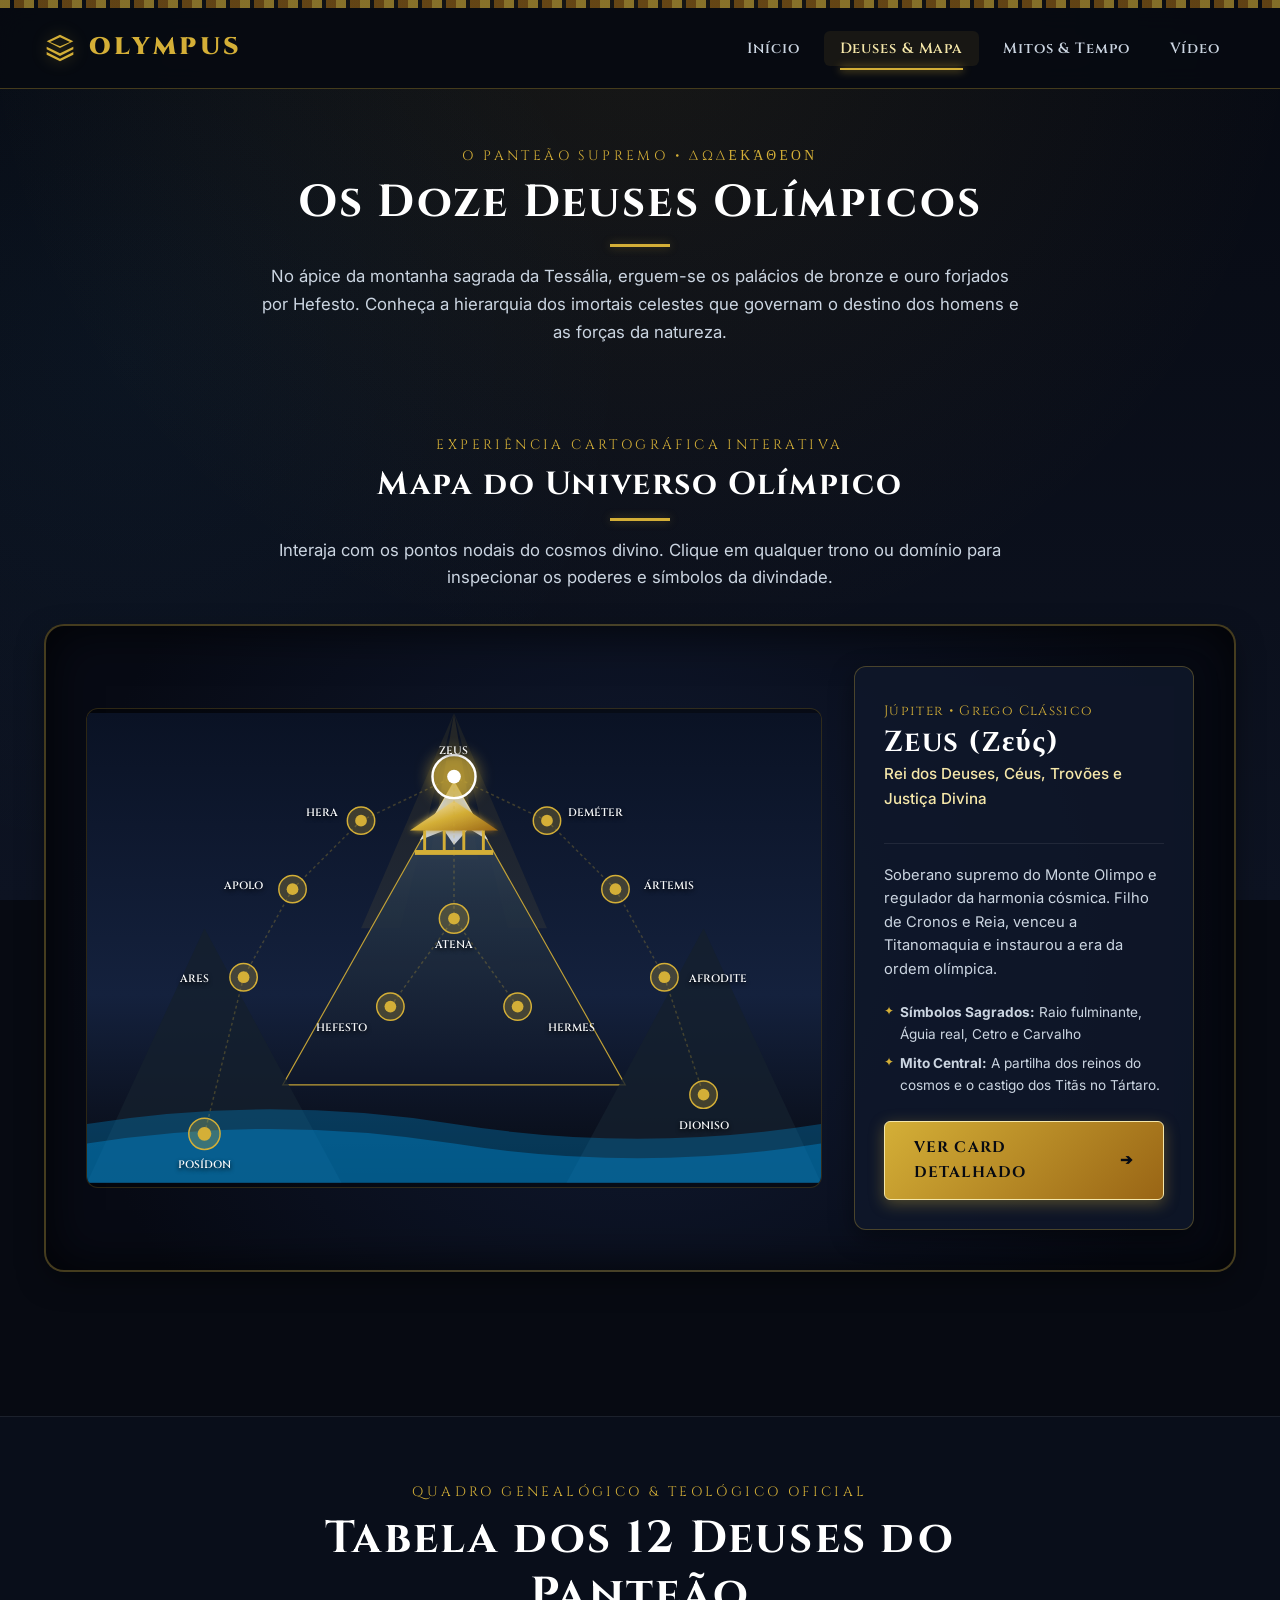
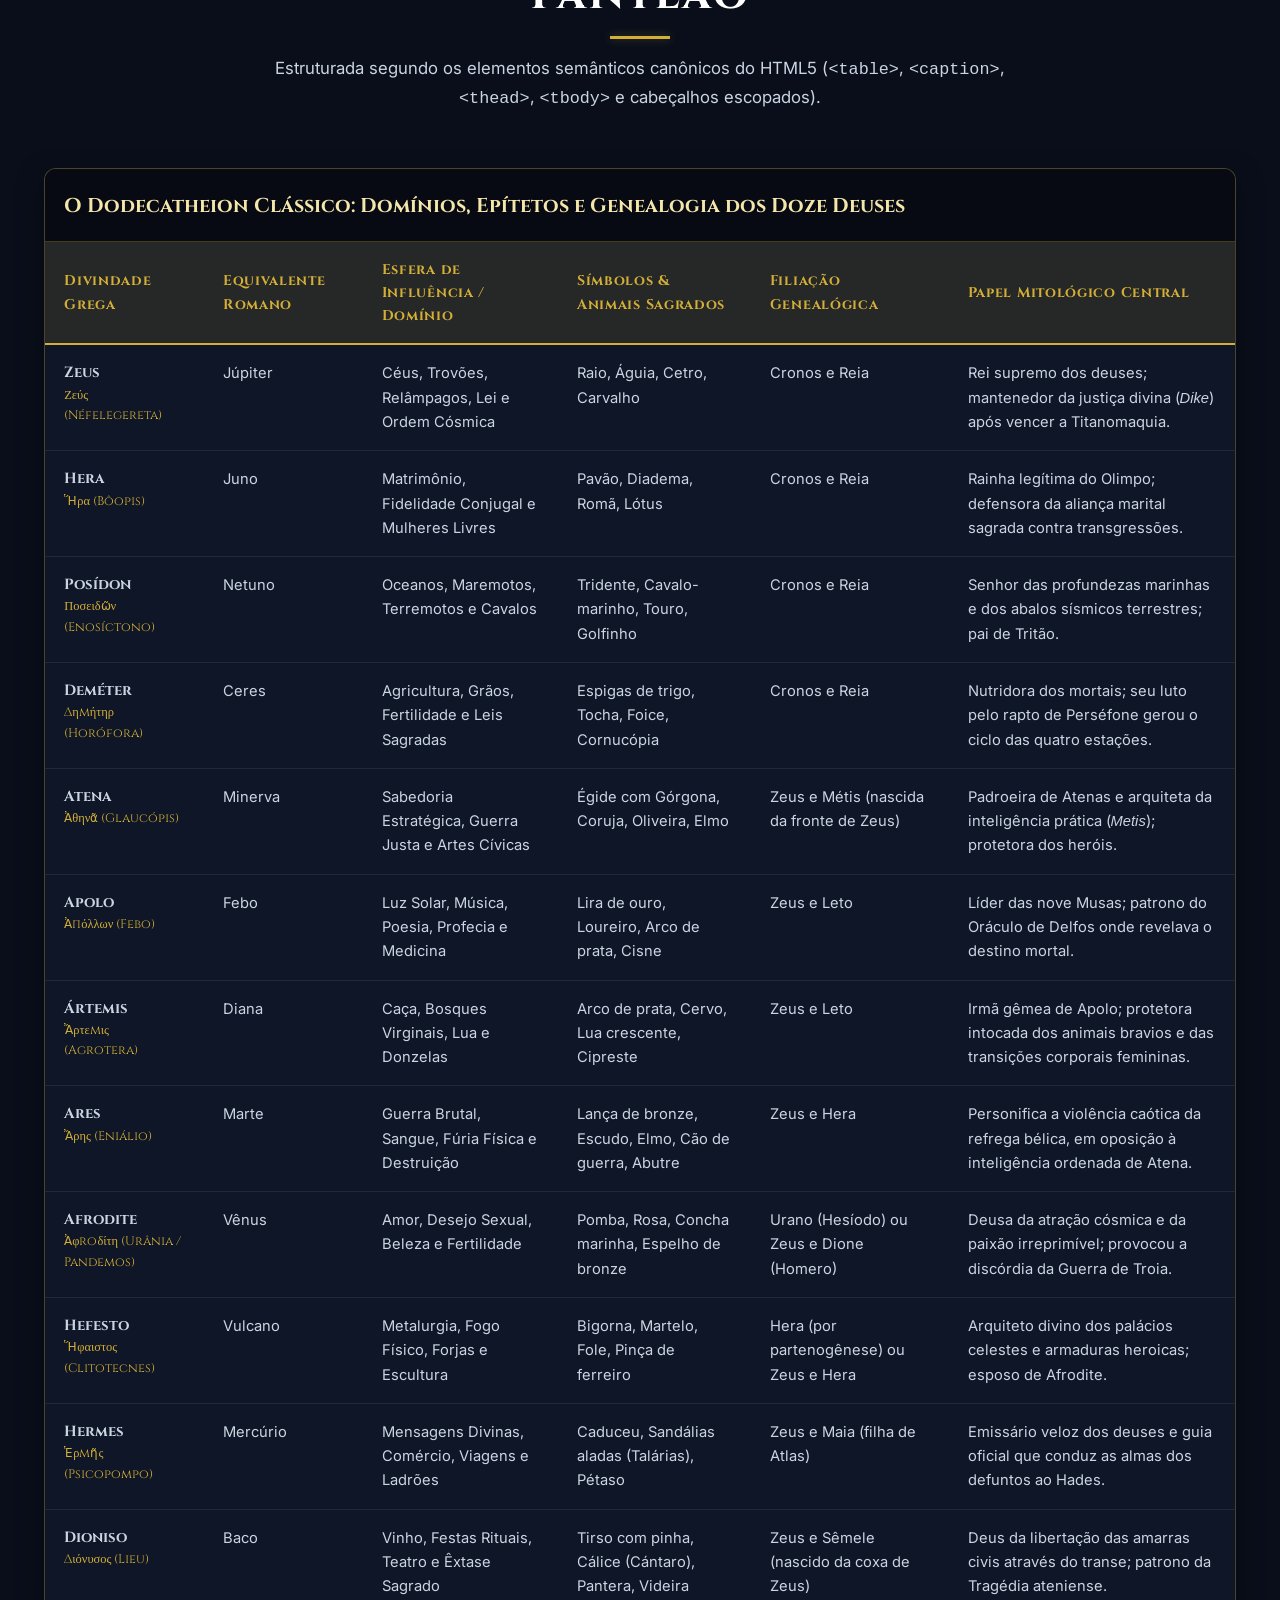
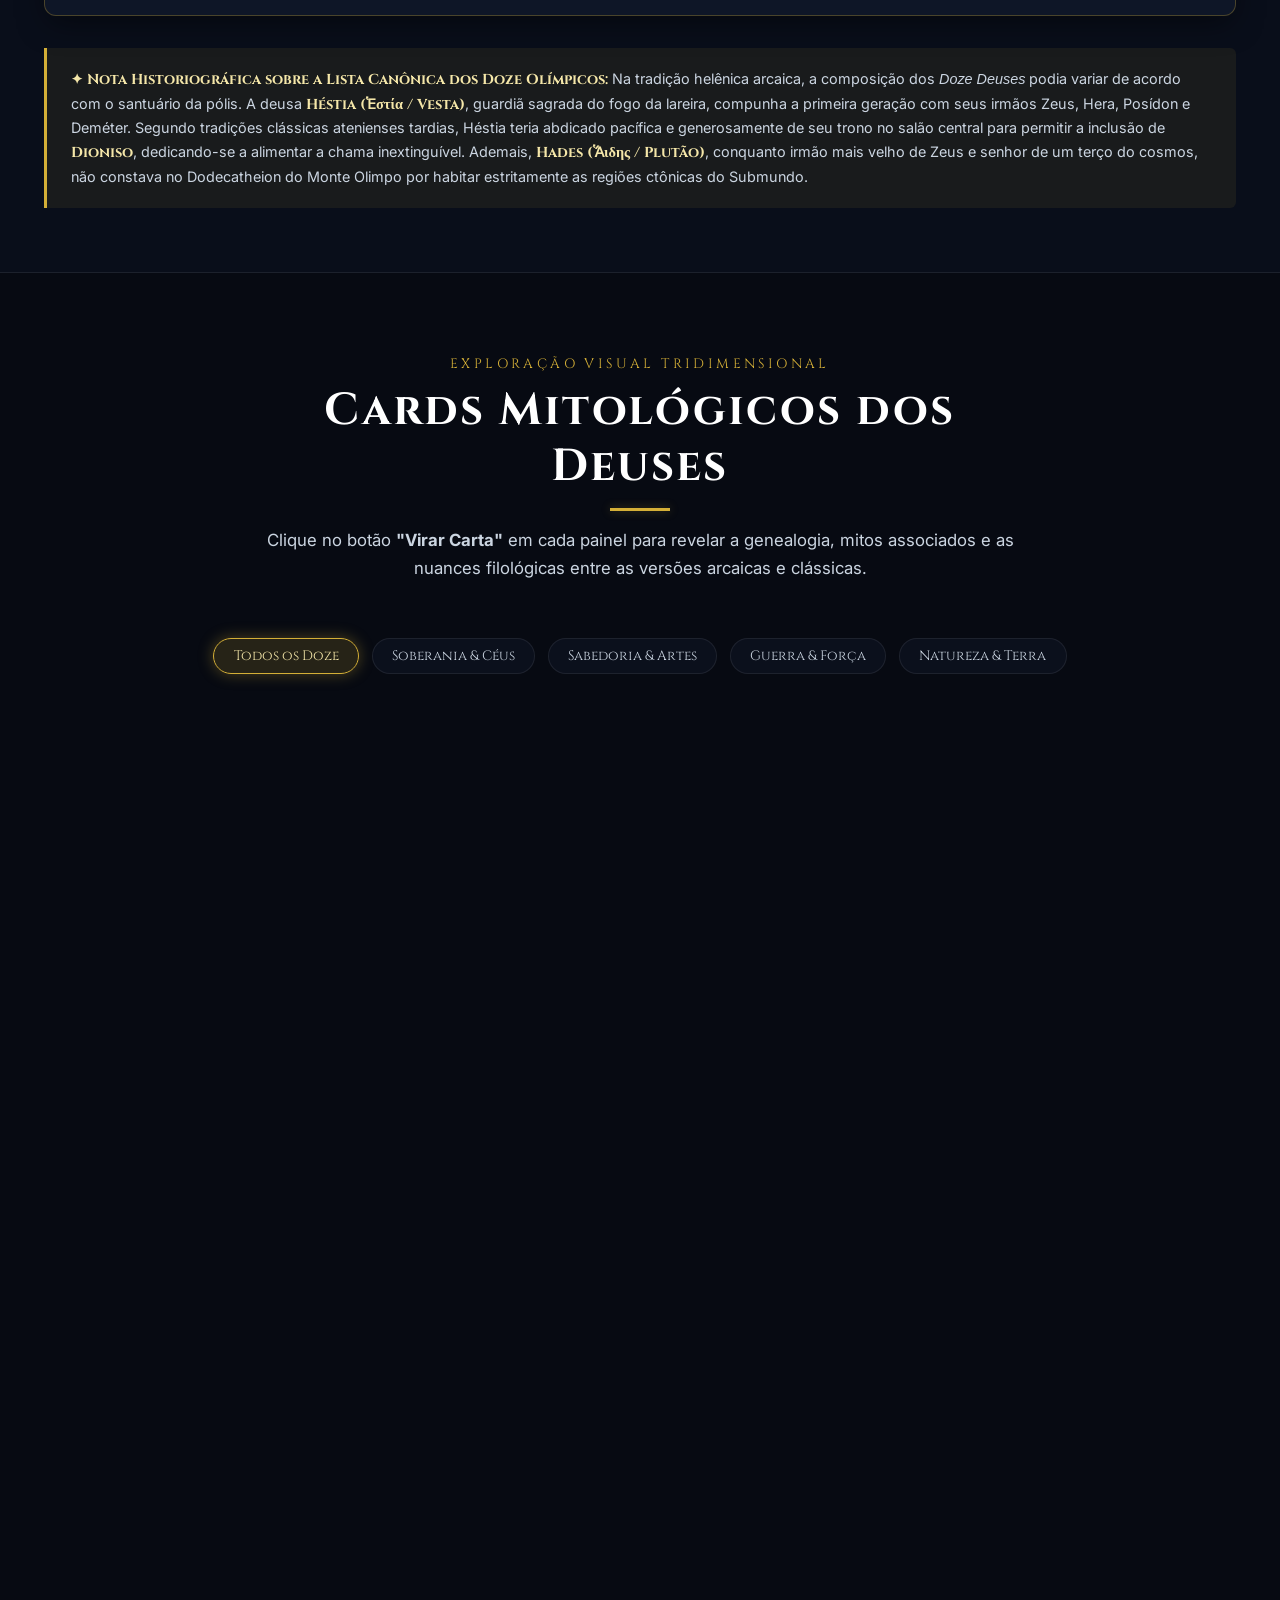
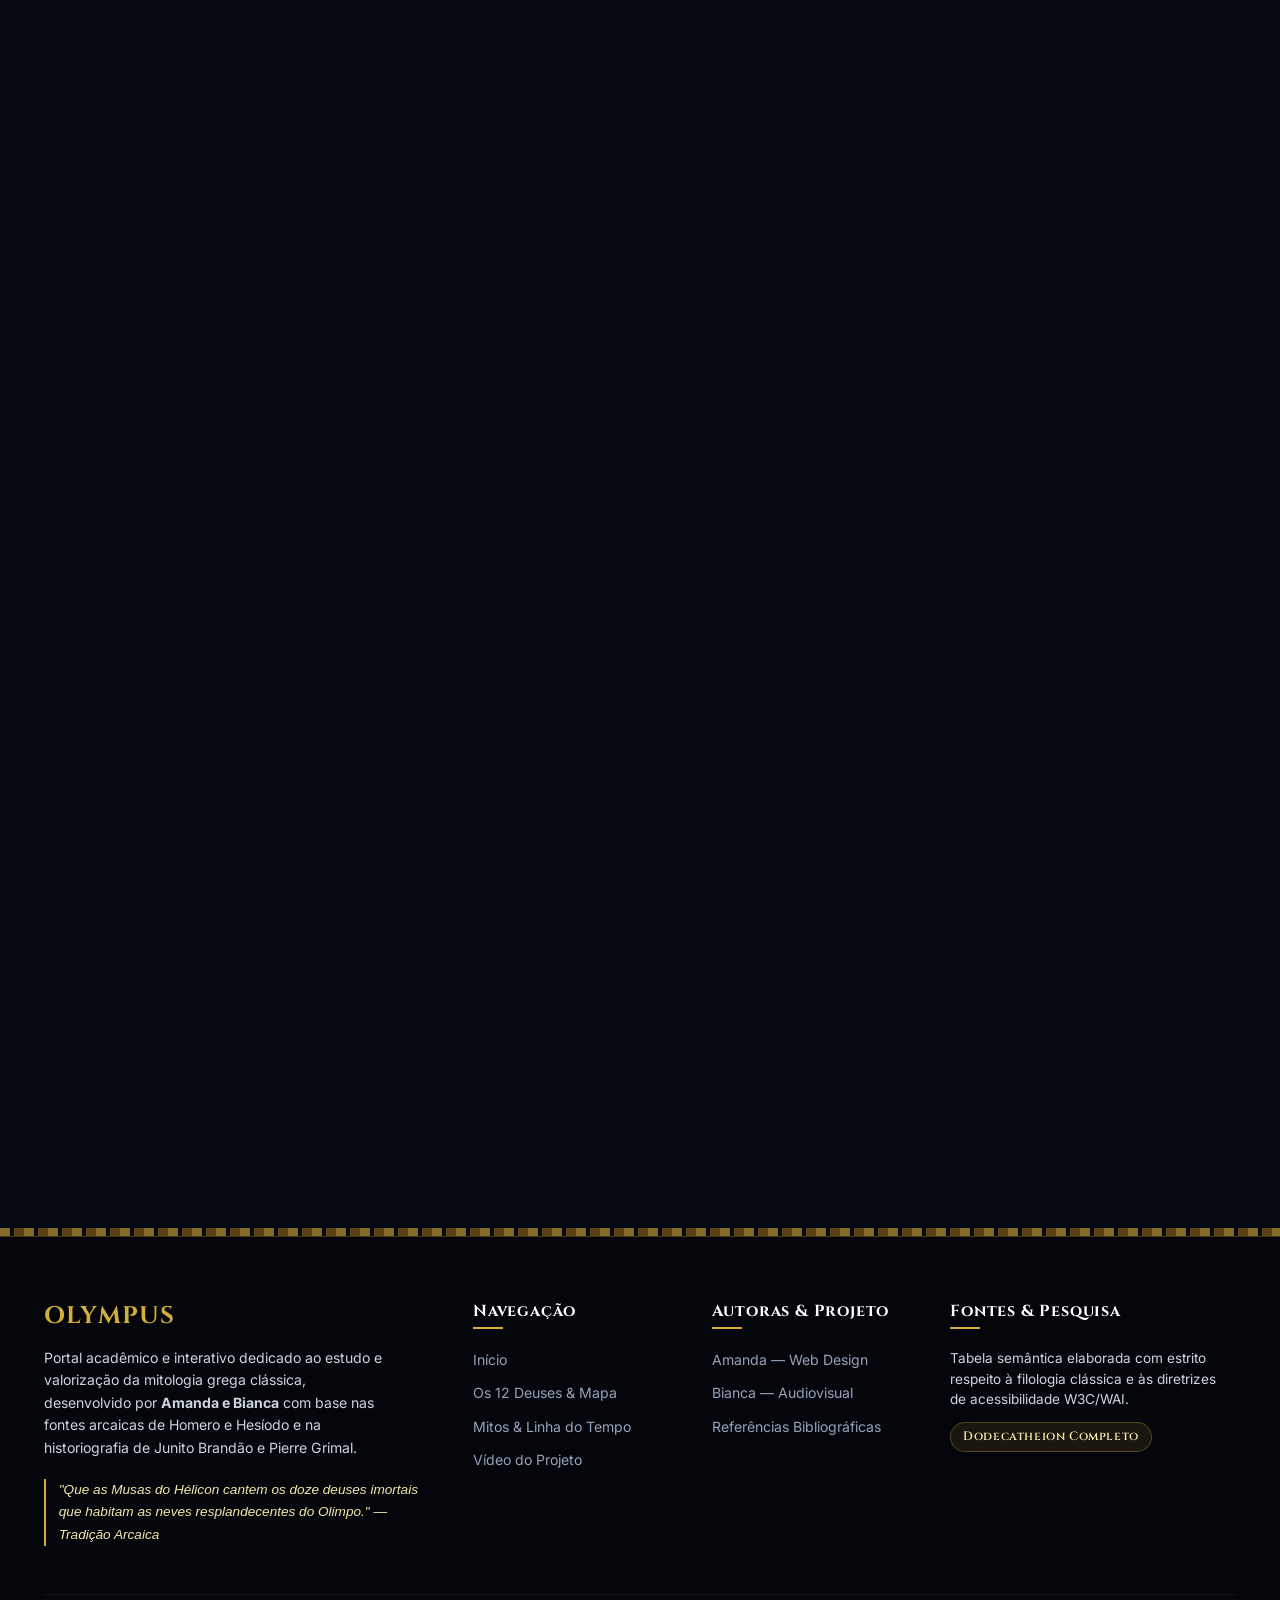
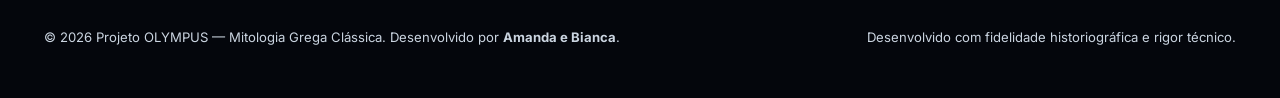
==== commit 759d8d89: "Update print statement from 'Hello' to 'Goodbye'" ====
--- a/deuses.html
+++ b/deuses.html
@@ -1,25 +1,1124 @@
 <!DOCTYPE html>
 <html lang="pt-BR">
-<head><meta charset="UTF-8"><meta name="viewport" content="width=device-width, initial-scale=1.0"><meta name="description" content="Conheça as divindades gregas, seus símbolos, domínios e representações clássicas."><title>OLYMPUS — Deuses & Mapa</title><link rel="stylesheet" href="css/style.css"></head>
-<body><div class="greek-border-pattern" aria-hidden="true"></div>
-<header class="site-header"><div class="container nav-container"><a href="index.html" class="brand-logo"><span>OLYMPUS</span></a><nav class="main-nav" aria-label="Navegação principal"><ul class="nav-list"><li><a href="index.html" class="nav-link">Início</a></li><li><a href="deuses.html" class="nav-link active" aria-current="page">Deuses & Mapa</a></li><li><a href="mitos.html" class="nav-link">Mitos & Tempo</a></li><li><a href="video.html" class="nav-link">Vídeo</a></li></ul><button class="nav-toggle" type="button" aria-label="Abrir ou fechar menu" aria-expanded="false"><span></span><span></span><span></span></button></nav></div></header>
-<main id="main-content">
-<section class="section" style="padding:3.5rem 0 2rem"><div class="container"><header class="section-header"><span class="section-kicker">Deuses & Arte Clássica</span><h1 class="section-title">O Panteão Olímpico</h1><p class="section-desc">Conheça as divindades gregas por seus domínios, símbolos e histórias — e explore o mapa interativo do Olimpo.</p></header></div></section>
-<section class="section section-alt" aria-labelledby="map-heading"><div class="container"><header class="section-header"><span class="section-kicker">Cartografia celeste</span><h2 class="section-title" id="map-heading">Mapa do Olimpo</h2><p class="section-desc">Selecione um ponto para conhecer a divindade.</p></header>
-<div class="olympus-map-wrapper"><div class="map-layout-grid"><div class="map-visual-container"><svg class="mountain-svg" viewBox="0 0 700 500" role="img" aria-label="Ilustração do Monte Olimpo com pontos interativos para deuses"><defs><linearGradient id="mountainGradient" x1="0" x2="1" y1="0" y2="1"><stop offset="0" stop-color="#263c63"/><stop offset="1" stop-color="#090d18"/></linearGradient></defs><path d="M45 430 185 260 290 290 420 75 510 235 585 175 670 430Z" fill="url(#mountainGradient)" stroke="#d4af37" stroke-opacity=".35"/><path d="m155 430 130-140 70 40 95-180 88 160 60-55 45 175Z" fill="#d4af37" fill-opacity=".08"/><path d="m210 270 78-92 65 34 66-91 70 100" fill="none" stroke="#fff" stroke-opacity=".18" stroke-width="3"/>
-<g class="map-node active" tabindex="0" role="button" aria-label="Zeus" data-name="Zeus" data-greek="Ζεύς" data-domain="Céu, trovão e soberania" data-bio="Rei dos deuses olímpicos, associado ao raio, à hospitalidade e à ordem divina." data-attributes="Raio, águia, cetro"><circle class="pin-outer" cx="420" cy="150" r="16"/><circle class="pin-core" cx="420" cy="150" r="6"/><text x="420" y="126" text-anchor="middle">Zeus</text></g>
-<g class="map-node" tabindex="0" role="button" aria-label="Atena" data-name="Atena" data-greek="Ἀθηνᾶ" data-domain="Sabedoria e estratégia" data-bio="Deusa da inteligência, da técnica e da estratégia; protetora de Atenas." data-attributes="Coruja, oliveira, elmo"><circle class="pin-outer" cx="315" cy="260" r="14"/><circle class="pin-core" cx="315" cy="260" r="6"/><text x="315" y="236" text-anchor="middle">Atena</text></g>
-<g class="map-node" tabindex="0" role="button" aria-label="Poseidon" data-name="Poseidon" data-greek="Ποσειδῶν" data-domain="Mar e terremotos" data-bio="Deus dos mares, das águas profundas e dos terremotos." data-attributes="Tridente, cavalo, golfinho"><circle class="pin-outer" cx="220" cy="345" r="14"/><circle class="pin-core" cx="220" cy="345" r="6"/><text x="220" y="321" text-anchor="middle">Poseidon</text></g>
-<g class="map-node" tabindex="0" role="button" aria-label="Apolo" data-name="Apolo" data-greek="Ἀπόλλων" data-domain="Música, profecia e cura" data-bio="Deus ligado à música, à profecia de Delfos e à luz." data-attributes="Lira, arco, louro"><circle class="pin-outer" cx="525" cy="260" r="14"/><circle class="pin-core" cx="525" cy="260" r="6"/><text x="525" y="236" text-anchor="middle">Apolo</text></g>
-<g class="map-node" tabindex="0" role="button" aria-label="Ártemis" data-name="Ártemis" data-greek="Ἄρτεμις" data-domain="Caça e vida selvagem" data-bio="Deusa da caça, dos animais selvagens e protetora das jovens." data-attributes="Arco, cervo, lua"><circle class="pin-outer" cx="570" cy="350" r="14"/><circle class="pin-core" cx="570" cy="350" r="6"/><text x="570" y="326" text-anchor="middle">Ártemis</text></g>
-</svg></div>
-<aside class="map-inspector" aria-live="polite"><div><div class="map-inspector-header"><span class="inspector-greek-name">Ζεύς</span><h3 class="inspector-name">Zeus</h3></div><p class="inspector-domain">Céu, trovão e soberania</p><p class="inspector-bio">Rei dos deuses olímpicos, associado ao raio, à hospitalidade e à ordem divina.</p><ul class="inspector-attributes"><li>Raio</li><li>Águia</li><li>Cetro</li></ul></div><a class="btn btn-primary" href="#deuses-grid">Conheça os deuses</a></aside></div></div></div></section>
-<section class="section" aria-labelledby="gallery-title"><div class="container"><header class="section-header"><span class="section-kicker">Arte & antiguidade</span><h2 class="section-title" id="gallery-title">Monumentos e esculturas</h2><p class="section-desc">Imagens de referência da arquitetura e da escultura grega antiga.</p></header><div class="artifact-grid">
-<article class="artifact-card"><div class="artifact-img-wrap"><img src="https://commons.wikimedia.org/wiki/Special:FilePath/Parthenon%20from%20west%20at%20evening.jpg" alt="Partenon de Atenas com colunas dóricas sob o céu azul" loading="lazy"></div><div class="artifact-content"><span class="artifact-origin">Acrópole de Atenas</span><h3>Partenon</h3><p>Templo dedicado a Atena e marco da arquitetura clássica ateniense.</p></div></article>
-<article class="artifact-card"><div class="artifact-img-wrap"><img src="https://commons.wikimedia.org/wiki/Special:FilePath/Artemision%20Zeus%20or%20Poseidon%20-%2020190926123149.jpg" alt="Bronze de Artemísio, homem nu barbado de braços estendidos" loading="lazy"></div><div class="artifact-content"><span class="artifact-origin">Bronze de Artemísio</span><h3>Zeus ou Poseidon?</h3><p>A escultura é identificada como Zeus ou Poseidon; a atribuição depende do objeto que a figura segurava.</p></div></article>
-<article class="artifact-card"><div class="artifact-img-wrap"><img src="https://commons.wikimedia.org/wiki/Special:FilePath/Zeus%2C%20Otricoli%2C%20Vatican%20Museums%20(5443496630).jpg" alt="Busto clássico de mármore associado a Zeus" loading="lazy"></div><div class="artifact-content"><span class="artifact-origin">Zeus de Otricoli</span><h3>O senhor do Olimpo</h3><p>Uma representação conhecida do deus barbado, marcada pela expressão solene e pela idealização clássica.</p></div></article>
-</div><p class="table-scholarly-note"><strong>Identificação:</strong> uma das imagens enviadas parece ser o Bronze de Artemísio, cuja identidade é discutida. As imagens originais `.jpg` não foram recebidas como arquivos; estas referências públicas são usadas no lugar dos atalhos locais.</p></div></section>
-<section class="section section-alt" id="deuses-grid" aria-labelledby="table-heading"><div class="container"><header class="section-header"><span class="section-kicker">Domínios divinos</span><h2 class="section-title" id="table-heading">Os doze olímpicos</h2></header><div class="table-responsive-container"><table class="olympian-table"><caption>Divindades da tradição olímpica</caption><thead><tr><th scope="col">Divindade</th><th scope="col">Domínio</th><th scope="col">Símbolos</th><th scope="col">Nome romano</th></tr></thead><tbody>
-<tr><td class="td-god-name">Zeus <small>Ζεύς</small></td><td>Céu, trovão, soberania</td><td>Raio, águia</td><td>Júpiter</td></tr><tr><td class="td-god-name">Hera <small>Ἥρα</small></td><td>Casamento e realeza</td><td>Pavão, diadema</td><td>Juno</td></tr><tr><td class="td-god-name">Poseidon <small>Ποσειδῶν</small></td><td>Mar e terremotos</td><td>Tridente, cavalo</td><td>Netuno</td></tr><tr><td class="td-god-name">Deméter <small>Δήμητρα</small></td><td>Agricultura e colheita</td><td>Espiga, tocha</td><td>Ceres</td></tr><tr><td class="td-god-name">Atena <small>Ἀθηνᾶ</small></td><td>Sabedoria e estratégia</td><td>Coruja, oliveira</td><td>Minerva</td></tr><tr><td class="td-god-name">Apolo <small>Ἀπόλλων</small></td><td>Música e profecia</td><td>Lira, arco</td><td>Apolo</td></tr><tr><td class="td-god-name">Ártemis <small>Ἄρτεμις</small></td><td>Caça e vida selvagem</td><td>Arco, cervo</td><td>Diana</td></tr><tr><td class="td-god-name">Ares <small>Ἄρης</small></td><td>Guerra</td><td>Lança, escudo</td><td>Marte</td></tr><tr><td class="td-god-name">Afrodite <small>Ἀφροδίτη</small></td><td>Amor e beleza</td><td>Pomba, concha</td><td>Vênus</td></tr><tr><td class="td-god-name">Hefesto <small>Ἥφαιστος</small></td><td>Metalurgia e artesanato</td><td>Martelo, bigorna</td><td>Vulcano</td></tr><tr><td class="td-god-name">Hermes <small>Ἑρμῆς</small></td><td>Mensagens e viagens</td><td>Caduceu, sandálias</td><td>Mercúrio</td></tr><tr><td class="td-god-name">Dioniso <small>Διόνυσος</small></td><td>Vinho e teatro</td><td>Tirso, videira</td><td>Baco</td></tr>
-</tbody></table></div><p class="table-scholarly-note"><strong>Nota histórica:</strong> a composição dos doze olímpicos varia entre fontes; Héstia e Dioniso podem ocupar a décima segunda posição. Hades reina no mundo inferior e geralmente não integra o grupo dos olímpicos.</p></div></section>
-</main><div class="greek-border-pattern" aria-hidden="true"></div><footer class="site-footer"><div class="container"><div class="footer-grid"><div class="footer-brand"><h4>OLYMPUS</h4><p>Um portal visual para a mitologia e a arte da Grécia antiga.</p></div><div class="footer-col"><h5>Navegação</h5><ul class="footer-links"><li><a href="index.html">Início</a></li><li><a href="deuses.html">Deuses & Mapa</a></li><li><a href="mitos.html">Mitos & Tempo</a></li><li><a href="video.html">Vídeo</a></li></ul></div><div class="footer-col"><h5>Projeto</h5><ul class="footer-links"><li><a href="video.html#autoras-heading">Amanda & Bianca</a></li><li><a href="video.html#criterios">Referências</a></li></ul></div><div class="footer-col"><h5>Continue</h5><a class="badge" href="mitos.html">Mitos & Tempo</a></div></div><div class="footer-bottom"><p>&copy; 2026 Projeto OLYMPUS.</p><p>Mitologia Grega Clássica.</p></div></div></footer><script src="js/main.js"></script></body></html>
+<head>
+  <meta charset="UTF-8">
+  <meta name="viewport" content="width=device-width, initial-scale=1.0">
+  <meta name="description" content="Tabela oficial dos 12 Deuses Olímpicos, Mapa Interativo do Monte Olimpo e cards mitológicos em 3D com genealogia, símbolos e atributos detalhados.">
+  <meta name="keywords" content="12 Deuses Olímpicos, Dodecatheion, Tabela dos Deuses Gregos, Mapa do Olimpo, Zeus, Hera, Atena, Posídon, Apolo">
+  <title>OLYMPUS — Os 12 Deuses Olímpicos & Mapa Sagrado</title>
+  
+  <!-- CSS Externo Master -->
+  <link rel="stylesheet" href="css/style.css">
+  
+  <link rel="icon" type="image/svg+xml" href="data:image/svg+xml,<svg xmlns='http://www.w3.org/2000/svg' viewBox='0 0 100 100'><circle cx='50' cy='50' r='45' fill='%23070a12' stroke='%23d4af37' stroke-width='6'/><polygon points='50,15 62,42 92,42 68,60 77,88 50,71 23,88 32,60 8,42 38,42' fill='%23d4af37'/></svg>">
+</head>
+<body>
+
+  <!-- Padrão Decorativo Helênico Superior -->
+  <div class="greek-border-pattern" aria-hidden="true"></div>
+
+  <!-- Cabeçalho e Navegação Principal -->
+  <header class="site-header">
+    <div class="container nav-container">
+      <a href="index.html" class="brand-logo" aria-label="OLYMPUS Mitologia Grega - Página Inicial">
+        <svg viewBox="0 0 24 24" aria-hidden="true">
+          <path d="M12 2L2 7l10 5 10-5-10-5zm0 8.7L4.5 7.5 12 4l7.5 3.5L12 10.7zM2 17l10 5 10-5v-2l-10 5-10-5v2zm0-4l10 5 10-5v-2l-10 5-10-5v2z"/>
+        </svg>
+        <span>OLYMPUS</span>
+      </a>
+
+      <!-- Menu Principal entre todas as 4 páginas -->
+      <nav class="main-nav" aria-label="Navegação Principal do Portal">
+        <ul class="nav-list">
+          <li><a href="index.html" class="nav-link">Início</a></li>
+          <li><a href="deuses.html" class="nav-link active">Deuses & Mapa</a></li>
+          <li><a href="mitos.html" class="nav-link">Mitos & Tempo</a></li>
+          <li><a href="video.html" class="nav-link">Vídeo</a></li>
+        </ul>
+        
+        <button class="nav-toggle" aria-label="Abrir ou fechar menu de navegação" aria-expanded="false">
+          <span></span>
+          <span></span>
+          <span></span>
+        </button>
+      </nav>
+    </div>
+  </header>
+
+  <main id="main-content">
+    
+    <!-- Hero Secundário da Página de Deuses -->
+    <section class="section" style="padding-top: 3.5rem; padding-bottom: 2rem;">
+      <div class="container">
+        <header class="section-header">
+          <span class="section-kicker">O Panteão Supremo • Δωδεκάθεον</span>
+          <h1 class="section-title">Os Doze Deuses Olímpicos</h1>
+          <p class="section-desc">
+            No ápice da montanha sagrada da Tessália, erguem-se os palácios de bronze e ouro forjados por Hefesto. 
+            Conheça a hierarquia dos imortais celestes que governam o destino dos homens e as forças da natureza.
+          </p>
+        </header>
+      </div>
+    </section>
+
+    <!-- 1. MAPA INTERATIVO DO OLIMPO (CRITÉRIO C.2) -->
+    <section class="section" style="padding-top: 0;" aria-labelledby="mapa-heading">
+      <div class="container">
+        
+        <header class="section-header" style="margin-bottom: 2rem;">
+          <span class="section-kicker">Experiência Cartográfica Interativa</span>
+          <h2 id="mapa-heading" class="section-title" style="font-size: 2rem;">Mapa do Universo Olímpico</h2>
+          <p class="section-desc">
+            Interaja com os pontos nodais do cosmos divino. Clique em qualquer trono ou domínio para inspecionar os poderes e símbolos da divindade.
+          </p>
+        </header>
+
+        <div class="olympus-map-wrapper">
+          <div class="map-layout-grid">
+            
+            <!-- SVG do Universo e Monte Sagrado Interativo -->
+            <div class="map-visual-container">
+              <svg class="mountain-svg" viewBox="0 0 750 480" xmlns="http://www.w3.org/2000/svg" role="img" aria-label="Representação visual do Monte Olimpo com pontos clicáveis para cada divindade">
+                <defs>
+                  <!-- Gradiente do Céu Celestial -->
+                  <linearGradient id="skyGrad" x1="0%" y1="0%" x2="0%" y2="100%">
+                    <stop offset="0%" stop-color="#0a1224"/>
+                    <stop offset="60%" stop-color="#14213d"/>
+                    <stop offset="100%" stop-color="#070a12"/>
+                  </linearGradient>
+
+                  <!-- Gradiente da Montanha Mágica -->
+                  <linearGradient id="mountainGrad" x1="0%" y1="0%" x2="0%" y2="100%">
+                    <stop offset="0%" stop-color="#3b4d61"/>
+                    <stop offset="40%" stop-color="#243345"/>
+                    <stop offset="100%" stop-color="#0f172a"/>
+                  </linearGradient>
+
+                  <!-- Gradiente Dourado dos Templos -->
+                  <linearGradient id="goldTemple" x1="0%" y1="0%" x2="100%" y2="100%">
+                    <stop offset="0%" stop-color="#fdf4dc"/>
+                    <stop offset="50%" stop-color="#d4af37"/>
+                    <stop offset="100%" stop-color="#996515"/>
+                  </linearGradient>
+
+                  <!-- Filtro de Brilho Divino -->
+                  <filter id="glow" x="-20%" y="-20%" width="140%" height="140%">
+                    <feGaussianBlur stdDeviation="3" result="blur" />
+                    <feComposite in="SourceGraphic" in2="blur" operator="over" />
+                  </filter>
+                </defs>
+
+                <!-- Fundo do Céu Noturno Estrelado -->
+                <rect width="750" height="480" fill="url(#skyGrad)"/>
+
+                <!-- Raios Divinos Celestes no Zênite -->
+                <polygon points="375,0 350,150 400,150" fill="rgba(212, 175, 55, 0.12)" />
+                <polygon points="375,0 280,220 320,220" fill="rgba(212, 175, 55, 0.08)" />
+                <polygon points="375,0 430,220 470,220" fill="rgba(212, 175, 55, 0.08)" />
+
+                <!-- Silhueta da Cordilheira do Monte Olimpo -->
+                <polygon points="375,70 200,380 550,380" fill="url(#mountainGrad)" stroke="#d4af37" stroke-width="1.2" opacity="0.9" />
+                <polygon points="120,220 0,480 260,480" fill="#15202e" opacity="0.8" />
+                <polygon points="630,220 490,480 750,480" fill="#15202e" opacity="0.8" />
+                
+                <!-- Pico Nevado do Mytikas (Trono dos Deuses) -->
+                <polygon points="375,70 340,130 365,120 375,135 390,118 410,130" fill="#e2e8f0" opacity="0.85" />
+                
+                <!-- Templo Celeste no Topo do Olimpo -->
+                <path d="M 330,120 L 420,120 L 375,90 Z" fill="url(#goldTemple)" filter="url(#glow)"/>
+                <line x1="345" y1="120" x2="345" y2="140" stroke="#d4af37" stroke-width="3"/>
+                <line x1="365" y1="120" x2="365" y2="140" stroke="#d4af37" stroke-width="3"/>
+                <line x1="385" y1="120" x2="385" y2="140" stroke="#d4af37" stroke-width="3"/>
+                <line x1="405" y1="120" x2="405" y2="140" stroke="#d4af37" stroke-width="3"/>
+                <rect x="335" y="140" width="80" height="5" fill="#d4af37"/>
+
+                <!-- Camada Oceânica Inferior (Domínio de Posídon) -->
+                <path d="M 0,420 Q 187,390 375,420 T 750,420 L 750,480 L 0,480 Z" fill="rgba(2, 132, 199, 0.35)"/>
+                <path d="M 0,440 Q 187,410 375,440 T 750,440 L 750,480 L 0,480 Z" fill="rgba(2, 132, 199, 0.45)"/>
+
+                <!-- LINHAS DE CONSTELAÇÃO CONECTANDO OS DEUSES -->
+                <g stroke="rgba(212, 175, 55, 0.25)" stroke-dasharray="3,3" stroke-width="1.5">
+                  <line x1="375" y1="65" x2="280" y2="110"/>
+                  <line x1="375" y1="65" x2="470" y2="110"/>
+                  <line x1="280" y1="110" x2="210" y2="180"/>
+                  <line x1="470" y1="110" x2="540" y2="180"/>
+                  <line x1="210" y1="180" x2="160" y2="270"/>
+                  <line x1="540" y1="180" x2="590" y2="270"/>
+                  <line x1="160" y1="270" x2="120" y2="430"/>
+                  <line x1="590" y1="270" x2="630" y2="390"/>
+                  <line x1="375" y1="65" x2="375" y2="210"/>
+                  <line x1="375" y1="210" x2="310" y2="300"/>
+                  <line x1="375" y1="210" x2="440" y2="300"/>
+                </g>
+
+                <!-- PONTOS NODAIS DOS 12 DEUSES (INTERATIVOS) -->
+                
+                <!-- 1. Zeus (Cúpula Suprema) -->
+                <g class="map-node active" data-god="zeus" tabindex="0" role="button" aria-label="Ver detalhes de Zeus no mapa">
+                  <circle class="pin-outer" cx="375" cy="65" r="16"/>
+                  <circle class="pin-core" cx="375" cy="65" r="7"/>
+                  <text x="375" y="42" text-anchor="middle">ZEUS</text>
+                </g>
+
+                <!-- 2. Hera (Lado de Zeus no cume) -->
+                <g class="map-node" data-god="hera" tabindex="0" role="button" aria-label="Ver detalhes de Hera no mapa">
+                  <circle class="pin-outer" cx="280" cy="110" r="14"/>
+                  <circle class="pin-core" cx="280" cy="110" r="6"/>
+                  <text x="240" y="105" text-anchor="middle">HERA</text>
+                </g>
+
+                <!-- 3. Posídon (Domínio das Águas) -->
+                <g class="map-node" data-god="poseidon" tabindex="0" role="button" aria-label="Ver detalhes de Posídon no mapa">
+                  <circle class="pin-outer" cx="120" cy="430" r="16"/>
+                  <circle class="pin-core" cx="120" cy="430" r="7"/>
+                  <text x="120" y="465" text-anchor="middle">POSÍDON</text>
+                </g>
+
+                <!-- 4. Deméter (Planícies e Solos Férteis) -->
+                <g class="map-node" data-god="demeter" tabindex="0" role="button" aria-label="Ver detalhes de Deméter no mapa">
+                  <circle class="pin-outer" cx="470" cy="110" r="14"/>
+                  <circle class="pin-core" cx="470" cy="110" r="6"/>
+                  <text x="520" y="105" text-anchor="middle">DEMÉTER</text>
+                </g>
+
+                <!-- 5. Atena (Acrópole da Sabedoria) -->
+                <g class="map-node" data-god="atena" tabindex="0" role="button" aria-label="Ver detalhes de Atena no mapa">
+                  <circle class="pin-outer" cx="375" cy="210" r="15"/>
+                  <circle class="pin-core" cx="375" cy="210" r="6"/>
+                  <text x="375" y="240" text-anchor="middle">ATENA</text>
+                </g>
+
+                <!-- 6. Apolo (Música e Luz Parnassiana) -->
+                <g class="map-node" data-god="apolo" tabindex="0" role="button" aria-label="Ver detalhes de Apolo no mapa">
+                  <circle class="pin-outer" cx="210" cy="180" r="14"/>
+                  <circle class="pin-core" cx="210" cy="180" r="6"/>
+                  <text x="160" y="180" text-anchor="middle">APOLO</text>
+                </g>
+
+                <!-- 7. Ártemis (Florestas Selvícolas) -->
+                <g class="map-node" data-god="artemis" tabindex="0" role="button" aria-label="Ver detalhes de Ártemis no mapa">
+                  <circle class="pin-outer" cx="540" cy="180" r="14"/>
+                  <circle class="pin-core" cx="540" cy="180" r="6"/>
+                  <text x="595" y="180" text-anchor="middle">ÁRTEMIS</text>
+                </g>
+
+                <!-- 8. Ares (Campo de Batalha de Trácia) -->
+                <g class="map-node" data-god="ares" tabindex="0" role="button" aria-label="Ver detalhes de Ares no mapa">
+                  <circle class="pin-outer" cx="160" cy="270" r="14"/>
+                  <circle class="pin-core" cx="160" cy="270" r="6"/>
+                  <text x="110" y="275" text-anchor="middle">ARES</text>
+                </g>
+
+                <!-- 9. Afrodite (Espuma de Citera e Prazer) -->
+                <g class="map-node" data-god="afrodite" tabindex="0" role="button" aria-label="Ver detalhes de Afrodite no mapa">
+                  <circle class="pin-outer" cx="590" cy="270" r="14"/>
+                  <circle class="pin-core" cx="590" cy="270" r="6"/>
+                  <text x="645" y="275" text-anchor="middle">AFRODITE</text>
+                </g>
+
+                <!-- 10. Hefesto (Forjas Subterrâneas de Lemnos) -->
+                <g class="map-node" data-god="hefesto" tabindex="0" role="button" aria-label="Ver detalhes de Hefesto no mapa">
+                  <circle class="pin-outer" cx="310" cy="300" r="14"/>
+                  <circle class="pin-core" cx="310" cy="300" r="6"/>
+                  <text x="260" y="325" text-anchor="middle">HEFESTO</text>
+                </g>
+
+                <!-- 11. Hermes (As Encruzilhadas & Mensagens) -->
+                <g class="map-node" data-god="hermes" tabindex="0" role="button" aria-label="Ver detalhes de Hermes no mapa">
+                  <circle class="pin-outer" cx="440" cy="300" r="14"/>
+                  <circle class="pin-core" cx="440" cy="300" r="6"/>
+                  <text x="495" y="325" text-anchor="middle">HERMES</text>
+                </g>
+
+                <!-- 12. Dioniso (O Tiaso Sagrado e Videiras) -->
+                <g class="map-node" data-god="dionisio" tabindex="0" role="button" aria-label="Ver detalhes de Dioniso no mapa">
+                  <circle class="pin-outer" cx="630" cy="390" r="14"/>
+                  <circle class="pin-core" cx="630" cy="390" r="6"/>
+                  <text x="630" y="425" text-anchor="middle">DIONISO</text>
+                </g>
+
+              </svg>
+            </div>
+
+            <!-- Painel Inspetor de Divindade Conectado ao Mapa -->
+            <aside class="map-inspector" aria-live="polite">
+              <div>
+                <header class="map-inspector-header">
+                  <span id="inspectorGreek" class="inspector-greek-name">Júpiter • Grego Clássico</span>
+                  <h3 id="inspectorName" class="inspector-name">Zeus (Ζεύς)</h3>
+                  <div id="inspectorDomain" class="inspector-domain">Rei dos Deuses, Céus, Trovões e Justiça Divina</div>
+                </header>
+                
+                <p id="inspectorBio" class="inspector-bio">
+                  Soberano supremo do Monte Olimpo e regulador da harmonia cósmica. Filho de Cronos e Reia, venceu a Titanomaquia e instaurou a era da ordem olímpica.
+                </p>
+
+                <ul class="inspector-attributes">
+                  <li><strong>Símbolos Sagrados:</strong> <span id="inspectorSymbols">Raio fulminante, Águia real, Cetro e Carvalho</span></li>
+                  <li><strong>Mito Central:</strong> <span id="inspectorMyth">A partilha dos reinos do cosmos e o castigo dos Titãs no Tártaro.</span></li>
+                </ul>
+              </div>
+
+              <a id="inspectorCardLink" href="#card-zeus" class="btn btn-primary" style="width: 100%;">
+                <span>Ver Card Detalhado</span>
+                <span aria-hidden="true">➔</span>
+              </a>
+            </aside>
+
+          </div>
+        </div>
+
+      </div>
+    </section>
+
+    <!-- 2. TABELA SEMÂNTICA DOS 12 DEUSES OLÍMPICOS (CRITÉRIOS A & B) -->
+    <section class="section section-alt table-section" aria-labelledby="tabela-heading">
+      <div class="container">
+        
+        <header class="section-header">
+          <span class="section-kicker">Quadro Genealógico & Teológico Oficial</span>
+          <h2 id="tabela-heading" class="section-title">Tabela dos 12 Deuses do Panteão</h2>
+          <p class="section-desc">
+            Estruturada segundo os elementos semânticos canônicos do HTML5 (<code>&lt;table&gt;</code>, <code>&lt;caption&gt;</code>, <code>&lt;thead&gt;</code>, <code>&lt;tbody&gt;</code> e cabeçalhos escopados).
+          </p>
+        </header>
+
+        <div class="table-responsive-container">
+          <table class="olympian-table">
+            <caption>O Dodecatheion Clássico: Domínios, Epítetos e Genealogia dos Doze Deuses</caption>
+            <thead>
+              <tr>
+                <th scope="col">Divindade Grega</th>
+                <th scope="col">Equivalente Romano</th>
+                <th scope="col">Esfera de Influência / Domínio</th>
+                <th scope="col">Símbolos & Animais Sagrados</th>
+                <th scope="col">Filiação Genealógica</th>
+                <th scope="col">Papel Mitológico Central</th>
+              </tr>
+            </thead>
+            <tbody>
+              <tr>
+                <td class="td-god-name">
+                  Zeus
+                  <small>Ζεύς (Néfelegereta)</small>
+                </td>
+                <td>Júpiter</td>
+                <td>Céus, Trovões, Relâmpagos, Lei e Ordem Cósmica</td>
+                <td>Raio, Águia, Cetro, Carvalho</td>
+                <td>Cronos e Reia</td>
+                <td>Rei supremo dos deuses; mantenedor da justiça divina (<em>Dike</em>) após vencer a Titanomaquia.</td>
+              </tr>
+              <tr>
+                <td class="td-god-name">
+                  Hera
+                  <small>Ἥρα (Bôopis)</small>
+                </td>
+                <td>Juno</td>
+                <td>Matrimônio, Fidelidade Conjugal e Mulheres Livres</td>
+                <td>Pavão, Diadema, Romã, Lótus</td>
+                <td>Cronos e Reia</td>
+                <td>Rainha legítima do Olimpo; defensora da aliança marital sagrada contra transgressões.</td>
+              </tr>
+              <tr>
+                <td class="td-god-name">
+                  Posídon
+                  <small>Ποσειδῶν (Enosíctono)</small>
+                </td>
+                <td>Netuno</td>
+                <td>Oceanos, Maremotos, Terremotos e Cavalos</td>
+                <td>Tridente, Cavalo-marinho, Touro, Golfinho</td>
+                <td>Cronos e Reia</td>
+                <td>Senhor das profundezas marinhas e dos abalos sísmicos terrestres; pai de Tritão.</td>
+              </tr>
+              <tr>
+                <td class="td-god-name">
+                  Deméter
+                  <small>Δημήτηρ (Horófora)</small>
+                </td>
+                <td>Ceres</td>
+                <td>Agricultura, Grãos, Fertilidade e Leis Sagradas</td>
+                <td>Espigas de trigo, Tocha, Foice, Cornucópia</td>
+                <td>Cronos e Reia</td>
+                <td>Nutridora dos mortais; seu luto pelo rapto de Perséfone gerou o ciclo das quatro estações.</td>
+              </tr>
+              <tr>
+                <td class="td-god-name">
+                  Atena
+                  <small>Ἀθηνᾶ (Glaucópis)</small>
+                </td>
+                <td>Minerva</td>
+                <td>Sabedoria Estratégica, Guerra Justa e Artes Cívicas</td>
+                <td>Égide com Górgona, Coruja, Oliveira, Elmo</td>
+                <td>Zeus e Métis (nascida da fronte de Zeus)</td>
+                <td>Padroeira de Atenas e arquiteta da inteligência prática (<em>Metis</em>); protetora dos heróis.</td>
+              </tr>
+              <tr>
+                <td class="td-god-name">
+                  Apolo
+                  <small>Ἀπόλλων (Febo)</small>
+                </td>
+                <td>Febo</td>
+                <td>Luz Solar, Música, Poesia, Profecia e Medicina</td>
+                <td>Lira de ouro, Loureiro, Arco de prata, Cisne</td>
+                <td>Zeus e Leto</td>
+                <td>Líder das nove Musas; patrono do Oráculo de Delfos onde revelava o destino mortal.</td>
+              </tr>
+              <tr>
+                <td class="td-god-name">
+                  Ártemis
+                  <small>Ἄρτεμις (Agrotera)</small>
+                </td>
+                <td>Diana</td>
+                <td>Caça, Bosques Virginais, Lua e Donzelas</td>
+                <td>Arco de prata, Cervo, Lua crescente, Cipreste</td>
+                <td>Zeus e Leto</td>
+                <td>Irmã gêmea de Apolo; protetora intocada dos animais bravios e das transições corporais femininas.</td>
+              </tr>
+              <tr>
+                <td class="td-god-name">
+                  Ares
+                  <small>Ἄρης (Eniálio)</small>
+                </td>
+                <td>Marte</td>
+                <td>Guerra Brutal, Sangue, Fúria Física e Destruição</td>
+                <td>Lança de bronze, Escudo, Elmo, Cão de guerra, Abutre</td>
+                <td>Zeus e Hera</td>
+                <td>Personifica a violência caótica da refrega bélica, em oposição à inteligência ordenada de Atena.</td>
+              </tr>
+              <tr>
+                <td class="td-god-name">
+                  Afrodite
+                  <small>Ἀφroδίτη (Urânia / Pandemos)</small>
+                </td>
+                <td>Vênus</td>
+                <td>Amor, Desejo Sexual, Beleza e Fertilidade</td>
+                <td>Pomba, Rosa, Concha marinha, Espelho de bronze</td>
+                <td>Urano (Hesíodo) ou Zeus e Dione (Homero)</td>
+                <td>Deusa da atração cósmica e da paixão irreprimível; provocou a discórdia da Guerra de Troia.</td>
+              </tr>
+              <tr>
+                <td class="td-god-name">
+                  Hefesto
+                  <small>Ἥφαιστος (Clitotecnes)</small>
+                </td>
+                <td>Vulcano</td>
+                <td>Metalurgia, Fogo Físico, Forjas e Escultura</td>
+                <td>Bigorna, Martelo, Fole, Pinça de ferreiro</td>
+                <td>Hera (por partenogênese) ou Zeus e Hera</td>
+                <td>Arquiteto divino dos palácios celestes e armaduras heroicas; esposo de Afrodite.</td>
+              </tr>
+              <tr>
+                <td class="td-god-name">
+                  Hermes
+                  <small>Ἑρμῆς (Psicopompo)</small>
+                </td>
+                <td>Mercúrio</td>
+                <td>Mensagens Divinas, Comércio, Viagens e Ladrões</td>
+                <td>Caduceu, Sandálias aladas (Talárias), Pétaso</td>
+                <td>Zeus e Maia (filha de Atlas)</td>
+                <td>Emissário veloz dos deuses e guia oficial que conduz as almas dos defuntos ao Hades.</td>
+              </tr>
+              <tr>
+                <td class="td-god-name">
+                  Dioniso
+                  <small>Διόνυσος (Lieu)</small>
+                </td>
+                <td>Baco</td>
+                <td>Vinho, Festas Rituais, Teatro e Êxtase Sagrado</td>
+                <td>Tirso com pinha, Cálice (Cántaro), Pantera, Videira</td>
+                <td>Zeus e Sêmele (nascido da coxa de Zeus)</td>
+                <td>Deus da libertação das amarras civis através do transe; patrono da Tragédia ateniense.</td>
+              </tr>
+            </tbody>
+          </table>
+        </div>
+
+        <!-- Nota Historiográfica e Filológica Crucial (Critério A) -->
+        <aside class="table-scholarly-note">
+          <strong>✦ Nota Historiográfica sobre a Lista Canônica dos Doze Olímpicos:</strong>
+          Na tradição helênica arcaica, a composição dos <em>Doze Deuses</em> podia variar de acordo com o santuário da pólis. 
+          A deusa <strong>Héstia (Ἑστία / Vesta)</strong>, guardiã sagrada do fogo da lareira, compunha a primeira geração com seus irmãos Zeus, Hera, Posídon e Deméter. 
+          Segundo tradições clássicas atenienses tardias, Héstia teria abdicado pacífica e generosamente de seu trono no salão central para permitir a inclusão de <strong>Dioniso</strong>, dedicando-se a alimentar a chama inextinguível. 
+          Ademais, <strong>Hades (Ἅιδης / Plutão)</strong>, conquanto irmão mais velho de Zeus e senhor de um terço do cosmos, não constava no Dodecatheion do Monte Olimpo por habitar estritamente as regiões ctônicas do Submundo.
+        </aside>
+
+      </div>
+    </section>
+
+    <!-- 3. CARDS MITOLÓGICOS INTERATIVOS 3D COM FLIP (CRITÉRIO C.3) -->
+    <section class="section" aria-labelledby="cards-heading">
+      <div class="container">
+        
+        <header class="section-header">
+          <span class="section-kicker">Exploração Visual Tridimensional</span>
+          <h2 id="cards-heading" class="section-title">Cards Mitológicos dos Deuses</h2>
+          <p class="section-desc">
+            Clique no botão <strong>"Virar Carta"</strong> em cada painel para revelar a genealogia, mitos associados e as nuances filológicas entre as versões arcaicas e clássicas.
+          </p>
+        </header>
+
+        <!-- Barra de Filtros Interativos por Domínio -->
+        <div class="gods-filter-bar" role="group" aria-label="Filtrar deuses por domínio de poder">
+          <button class="filter-btn active" data-filter="all">Todos os Doze</button>
+          <button class="filter-btn" data-filter="soberania">Soberania & Céus</button>
+          <button class="filter-btn" data-filter="sabedoria">Sabedoria & Artes</button>
+          <button class="filter-btn" data-filter="guerra">Guerra & Força</button>
+          <button class="filter-btn" data-filter="natureza">Natureza & Terra</button>
+        </div>
+
+        <!-- Grade de Cards 3D -->
+        <div class="gods-card-grid">
+
+          <!-- 1. ZEUS -->
+          <article class="god-flip-card" id="card-zeus" data-category="soberania">
+            <div class="god-flip-inner">
+              <div class="god-card-face god-card-front">
+                <div class="god-card-icon-header">
+                  <span class="god-pantheon-number">01 • SOBERANIA</span>
+                  <div class="god-glyph-symbol" aria-hidden="true">⚡</div>
+                </div>
+                <div class="god-title-wrap">
+                  <span class="god-greek-title">Ζεύς • Rei dos Deuses</span>
+                  <h3 class="god-main-name">Zeus</h3>
+                  <span class="god-roman-sub">Equivalente Romano: Júpiter</span>
+                </div>
+                <span class="god-domain-tag">Céus, Tempestades e Cosmos</span>
+                <p class="god-short-summary">
+                  Filho mais novo de Cronos e Reia. Liderou a libertação de seus irmãos deglutidos e instituiu a hegemonia da ordem sobre as forças cegas do caos.
+                </p>
+                <button class="card-flip-action" aria-label="Virar carta de Zeus para ver genealogia e mitos">
+                  <span>Virar Carta (Mitos & Genealogia)</span>
+                  <span aria-hidden="true">↺</span>
+                </button>
+              </div>
+
+              <div class="god-card-face god-card-back">
+                <header class="back-header">
+                  <h4 class="back-title">Zeus: Genealogia & Mitos</h4>
+                </header>
+                <div class="back-section">
+                  <span class="back-label">Genealogia Divina:</span>
+                  <p class="back-value">Filho de Cronos e Reia. Esposo de Hera. Pai de Atena, Apolo, Ártemis, Ares, Hermes, Héracles e Perséfone.</p>
+                </div>
+                <div class="back-section">
+                  <span class="back-label">Símbolos Sagrados:</span>
+                  <p class="back-value">Raio confeccionado pelos Ciclopes, Águia dourada, Cetro de carvalho e a Égide protetora.</p>
+                </div>
+                <div class="back-section">
+                  <span class="back-label">Variação Histórica:</span>
+                  <p class="back-value variant-note">
+                    Em Homero, Zeus distribui o bem e o mal a partir de duas jarras cósmicas; em Hesíodo, ele é a personificação imutável da Lei Cósmica (<em>Dike</em>).
+                  </p>
+                </div>
+                <button class="card-flip-action card-flip-back-action" aria-label="Voltar à frente da carta de Zeus">
+                  <span>Voltar à Frente</span>
+                  <span aria-hidden="true">↻</span>
+                </button>
+              </div>
+            </div>
+          </article>
+
+          <!-- 2. HERA -->
+          <article class="god-flip-card" id="card-hera" data-category="soberania">
+            <div class="god-flip-inner">
+              <div class="god-card-face god-card-front">
+                <div class="god-card-icon-header">
+                  <span class="god-pantheon-number">02 • MATRIMÔNIO</span>
+                  <div class="god-glyph-symbol" aria-hidden="true">👑</div>
+                </div>
+                <div class="god-title-wrap">
+                  <span class="god-greek-title">Ἥρα • Rainha do Céu</span>
+                  <h3 class="god-main-name">Hera</h3>
+                  <span class="god-roman-sub">Equivalente Romano: Juno</span>
+                </div>
+                <span class="god-domain-tag">Casamento, Realeza e Parto</span>
+                <p class="god-short-summary">
+                  Consorte suprema de Zeus e soberana no Olimpo. Guardiã intransigente da santidade familiar e dos votos solenes entre homens e mulheres.
+                </p>
+                <button class="card-flip-action" aria-label="Virar carta de Hera">
+                  <span>Virar Carta (Mitos & Genealogia)</span>
+                  <span aria-hidden="true">↺</span>
+                </button>
+              </div>
+
+              <div class="god-card-face god-card-back">
+                <header class="back-header">
+                  <h4 class="back-title">Hera: Genealogia & Mitos</h4>
+                </header>
+                <div class="back-section">
+                  <span class="back-label">Genealogia Divina:</span>
+                  <p class="back-value">Filha de Cronos e Reia. Irmã e esposa de Zeus. Mãe de Ares, Hefesto, Hebe e Ilítia.</p>
+                </div>
+                <div class="back-section">
+                  <span class="back-label">Mito dos Olhos de Argos:</span>
+                  <p class="back-value">Hera colocou os cem olhos do gigante Argos nas penas de seu pavão sagrado após Hermes decapitá-lo.</p>
+                </div>
+                <div class="back-section">
+                  <span class="back-label">Variação Histórica:</span>
+                  <p class="back-value variant-note">
+                    Em Argos e Samos, cultuada como deusa suprema autóctone antes mesmo da chegada das divindades celestes indo-europeias.
+                  </p>
+                </div>
+                <button class="card-flip-action card-flip-back-action">
+                  <span>Voltar à Frente</span>
+                  <span aria-hidden="true">↻</span>
+                </button>
+              </div>
+            </div>
+          </article>
+
+          <!-- 3. POSÍDON -->
+          <article class="god-flip-card" id="card-poseidon" data-category="natureza">
+            <div class="god-flip-inner">
+              <div class="god-card-face god-card-front">
+                <div class="god-card-icon-header">
+                  <span class="god-pantheon-number">03 • ABISMOS</span>
+                  <div class="god-glyph-symbol" aria-hidden="true">🔱</div>
+                </div>
+                <div class="god-title-wrap">
+                  <span class="god-greek-title">Ποσειδῶν • Senhor dos Mares</span>
+                  <h3 class="god-main-name">Posídon</h3>
+                  <span class="god-roman-sub">Equivalente Romano: Netuno</span>
+                </div>
+                <span class="god-domain-tag">Mares, Terremotos e Equinos</span>
+                <p class="god-short-summary">
+                  Irmão de Zeus cujo tridente comanda as profundezas marinhas e abala as entranhas rochosas da Terra. Criador mítico do primeiro corcel.
+                </p>
+                <button class="card-flip-action" aria-label="Virar carta de Posídon">
+                  <span>Virar Carta (Mitos & Genealogia)</span>
+                  <span aria-hidden="true">↺</span>
+                </button>
+              </div>
+
+              <div class="god-card-face god-card-back">
+                <header class="back-header">
+                  <h4 class="back-title">Posídon: Genealogia & Mitos</h4>
+                </header>
+                <div class="back-section">
+                  <span class="back-label">Genealogia Divina:</span>
+                  <p class="back-value">Filho de Cronos e Reia. Esposo da nereida Anfitrite. Pai de Tritão, Pégaso (com Medusa) e Polifemo.</p>
+                </div>
+                <div class="back-section">
+                  <span class="back-label">Mito da Disputa de Atenas:</span>
+                  <p class="back-value">Fincou o tridente na rocha da Acrópole fazendo brotar água salgada; Atenas escolheu a oliveira de Atena.</p>
+                </div>
+                <div class="back-section">
+                  <span class="back-label">Variação Histórica:</span>
+                  <p class="back-value variant-note">
+                    Nas tabuinhas micênicas em Linear B de Pilos (c. 1200 a.C.), Posídon (<em>Po-se-da-o</em>) era a divindade principal, superior a Zeus.
+                  </p>
+                </div>
+                <button class="card-flip-action card-flip-back-action">
+                  <span>Voltar à Frente</span>
+                  <span aria-hidden="true">↻</span>
+                </button>
+              </div>
+            </div>
+          </article>
+
+          <!-- 4. DEMÉTER -->
+          <article class="god-flip-card" id="card-demeter" data-category="natureza">
+            <div class="god-flip-inner">
+              <div class="god-card-face god-card-front">
+                <div class="god-card-icon-header">
+                  <span class="god-pantheon-number">04 • FERTILIDADE</span>
+                  <div class="god-glyph-symbol" aria-hidden="true">🌾</div>
+                </div>
+                <div class="god-title-wrap">
+                  <span class="god-greek-title">Δημήτηρ • Mãe dos Grãos</span>
+                  <h3 class="god-main-name">Deméter</h3>
+                  <span class="god-roman-sub">Equivalente Romano: Ceres</span>
+                </div>
+                <span class="god-domain-tag">Agricultura, Colheitas e Elêusis</span>
+                <p class="god-short-summary">
+                  Deusa generosa que ensinou a agricultura aos homens por meio de Triptólemo. Sua dor maternal comanda o ritmo anual de vida e dessecação vegetal.
+                </p>
+                <button class="card-flip-action" aria-label="Virar carta de Deméter">
+                  <span>Virar Carta (Mitos & Genealogia)</span>
+                  <span aria-hidden="true">↺</span>
+                </button>
+              </div>
+
+              <div class="god-card-face god-card-back">
+                <header class="back-header">
+                  <h4 class="back-title">Deméter: Genealogia & Mitos</h4>
+                </header>
+                <div class="back-section">
+                  <span class="back-label">Genealogia Divina:</span>
+                  <p class="back-value">Filha de Cronos e Reia. Com Zeus, gerou Coré (Perséfone). Com Posídon, gerou o cavalo Árion.</p>
+                </div>
+                <div class="back-section">
+                  <span class="back-label">Os Mistérios de Elêusis:</span>
+                  <p class="back-value">O culto iniciático mais venerado de toda a Antiguidade Grega, prometendo alívio e vida luminosa após a morte física.</p>
+                </div>
+                <div class="back-section">
+                  <span class="back-label">Variação Histórica:</span>
+                  <p class="back-value variant-note">
+                    Registrada no célebre <em>Hino Homérico a Deméter</em>, que narra detalhadamente sua peregrinação disfarçada como a idosa Doso.
+                  </p>
+                </div>
+                <button class="card-flip-action card-flip-back-action">
+                  <span>Voltar à Frente</span>
+                  <span aria-hidden="true">↻</span>
+                </button>
+              </div>
+            </div>
+          </article>
+
+          <!-- 5. ATENA -->
+          <article class="god-flip-card" id="card-atena" data-category="sabedoria">
+            <div class="god-flip-inner">
+              <div class="god-card-face god-card-front">
+                <div class="god-card-icon-header">
+                  <span class="god-pantheon-number">05 • SABEDORIA</span>
+                  <div class="god-glyph-symbol" aria-hidden="true">🦉</div>
+                </div>
+                <div class="god-title-wrap">
+                  <span class="god-greek-title">Ἀθηνᾶ • A Deusa Guerreira</span>
+                  <h3 class="god-main-name">Atena</h3>
+                  <span class="god-roman-sub">Equivalente Romano: Minerva</span>
+                </div>
+                <span class="god-domain-tag">Estratégia, Razão e Civilização</span>
+                <p class="god-short-summary">
+                  Nascida completamente armada da cabeça de Zeus. Padroeira das cidades livres, das artes da fiação e do pensamento tático ordenado.
+                </p>
+                <button class="card-flip-action" aria-label="Virar carta de Atena">
+                  <span>Virar Carta (Mitos & Genealogia)</span>
+                  <span aria-hidden="true">↺</span>
+                </button>
+              </div>
+
+              <div class="god-card-face god-card-back">
+                <header class="back-header">
+                  <h4 class="back-title">Atena: Genealogia & Mitos</h4>
+                </header>
+                <div class="back-section">
+                  <span class="back-label">Genealogia Divina:</span>
+                  <p class="back-value">Filha de Zeus e da titânide Métis (a Prudência Astuciosa). Permaneceu eternamente virgem (<em>Parthenos</em>).</p>
+                </div>
+                <div class="back-section">
+                  <span class="back-label">Mentora dos Heróis:</span>
+                  <p class="back-value">Auxiliou Héracles em seus Doze Trabalhos, instruiu Perseu com o escudo espelhado e guiou Odisseu em seu regresso a Ítaca.</p>
+                </div>
+                <div class="back-section">
+                  <span class="back-label">Variação Histórica:</span>
+                  <p class="back-value variant-note">
+                    Em Atenas clássica simboliza a democracia e as leis do Areópago; em mitos arcaicos conserva vestígios de uma antiga deusa serpente palaciana.
+                  </p>
+                </div>
+                <button class="card-flip-action card-flip-back-action">
+                  <span>Voltar à Frente</span>
+                  <span aria-hidden="true">↻</span>
+                </button>
+              </div>
+            </div>
+          </article>
+
+          <!-- 6. APOLO -->
+          <article class="god-flip-card" id="card-apolo" data-category="sabedoria">
+            <div class="god-flip-inner">
+              <div class="god-card-face god-card-front">
+                <div class="god-card-icon-header">
+                  <span class="god-pantheon-number">06 • HARMONIA</span>
+                  <div class="god-glyph-symbol" aria-hidden="true">☀️</div>
+                </div>
+                <div class="god-title-wrap">
+                  <span class="god-greek-title">Ἀπόλλων • O Radiante</span>
+                  <h3 class="god-main-name">Apolo</h3>
+                  <span class="god-roman-sub">Equivalente Romano: Febo</span>
+                </div>
+                <span class="god-domain-tag">Luz, Música, Poesia e Cura</span>
+                <p class="god-short-summary">
+                  Arquétipo da proporção áurea, equilíbrio e pureza (<em>catarse</em>). Mestre da lira presenteada por Hermes e protetor das Musas sagradas.
+                </p>
+                <button class="card-flip-action" aria-label="Virar carta de Apolo">
+                  <span>Virar Carta (Mitos & Genealogia)</span>
+                  <span aria-hidden="true">↺</span>
+                </button>
+              </div>
+
+              <div class="god-card-face god-card-back">
+                <header class="back-header">
+                  <h4 class="back-title">Apolo: Genealogia & Mitos</h4>
+                </header>
+                <div class="back-section">
+                  <span class="back-label">Genealogia Divina:</span>
+                  <p class="back-value">Filho de Zeus e Leto na ilha sagrada de Delos. Irmão gêmeo de Ártemis. Pai do médico divino Asclépio.</p>
+                </div>
+                <div class="back-section">
+                  <span class="back-label">A Morte de Píton & Delfos:</span>
+                  <p class="back-value">Abateu a serpente ctônica que aterrorizava o monte Parnaso e instituiu a Pítia, profetisa do Oráculo délfico.</p>
+                </div>
+                <div class="back-section">
+                  <span class="back-label">Variação Histórica:</span>
+                  <p class="back-value variant-note">
+                    Embora associado à luz racional, na <em>Ilíada</em> (Canto I) dispara flechas de peste implacável contra o acampamento grego aquaqueano.
+                  </p>
+                </div>
+                <button class="card-flip-action card-flip-back-action">
+                  <span>Voltar à Frente</span>
+                  <span aria-hidden="true">↻</span>
+                </button>
+              </div>
+            </div>
+          </article>
+
+          <!-- 7. ÁRTEMIS -->
+          <article class="god-flip-card" id="card-artemis" data-category="natureza">
+            <div class="god-flip-inner">
+              <div class="god-card-face god-card-front">
+                <div class="god-card-icon-header">
+                  <span class="god-pantheon-number">07 • SELVAGEM</span>
+                  <div class="god-glyph-symbol" aria-hidden="true">🏹</div>
+                </div>
+                <div class="god-title-wrap">
+                  <span class="god-greek-title">Ἄρτεμις • Caçadora Divina</span>
+                  <h3 class="god-main-name">Ártemis</h3>
+                  <span class="god-roman-sub">Equivalente Romano: Diana</span>
+                </div>
+                <span class="god-domain-tag">Caça, Selvas, Lua e Virgindade</span>
+                <p class="god-short-summary">
+                  Habitante indomável das montanhas e bosques profundos. Implacável contra os profanadores da pureza da natureza e defensora dos animais indefesos.
+                </p>
+                <button class="card-flip-action" aria-label="Virar carta de Ártemis">
+                  <span>Virar Carta (Mitos & Genealogia)</span>
+                  <span aria-hidden="true">↺</span>
+                </button>
+              </div>
+
+              <div class="god-card-face god-card-back">
+                <header class="back-header">
+                  <h4 class="back-title">Ártemis: Genealogia & Mitos</h4>
+                </header>
+                <div class="back-section">
+                  <span class="back-label">Genealogia Divina:</span>
+                  <p class="back-value">Filha de Zeus e Leto. Nasceu primeiro em Ortígia e auxiliou o parto de seu irmão gêmeo Apolo.</p>
+                </div>
+                <div class="back-section">
+                  <span class="back-label">Mito de Actéon:</span>
+                  <p class="back-value">Ao surpreendê-la banhando-se num riacho, o caçador Actéon foi transformado em cervo e devorado por sua própria matilha.</p>
+                </div>
+                <div class="back-section">
+                  <span class="back-label">Variação Histórica:</span>
+                  <p class="back-value variant-note">
+                    Em Éfeso (Ásia Menor), o famoso Templo de Ártemis a cultuava com múltiplos seios ou ovos, como deusa oriental da fertilidade primordial.
+                  </p>
+                </div>
+                <button class="card-flip-action card-flip-back-action">
+                  <span>Voltar à Frente</span>
+                  <span aria-hidden="true">↻</span>
+                </button>
+              </div>
+            </div>
+          </article>
+
+          <!-- 8. ARES -->
+          <article class="god-flip-card" id="card-ares" data-category="guerra">
+            <div class="god-flip-inner">
+              <div class="god-card-face god-card-front">
+                <div class="god-card-icon-header">
+                  <span class="god-pantheon-number">08 • FÚRIA BÉLICA</span>
+                  <div class="god-glyph-symbol" aria-hidden="true">⚔️</div>
+                </div>
+                <div class="god-title-wrap">
+                  <span class="god-greek-title">Ἄρης • Deus da Carnificina</span>
+                  <h3 class="god-main-name">Ares</h3>
+                  <span class="god-roman-sub">Equivalente Romano: Marte</span>
+                </div>
+                <span class="god-domain-tag">Guerra Física, Violência e Tumulto</span>
+                <p class="god-short-summary">
+                  Personificação do sangue derramado e do clangor estridente dos escudos. Marcha acompanhado por Deimos (Terror) e Fobos (Pânico).
+                </p>
+                <button class="card-flip-action" aria-label="Virar carta de Ares">
+                  <span>Virar Carta (Mitos & Genealogia)</span>
+                  <span aria-hidden="true">↺</span>
+                </button>
+              </div>
+
+              <div class="god-card-face god-card-back">
+                <header class="back-header">
+                  <h4 class="back-title">Ares: Genealogia & Mitos</h4>
+                </header>
+                <div class="back-section">
+                  <span class="back-label">Genealogia Divina:</span>
+                  <p class="back-value">Filho legítimo de Zeus e Hera. Amante clandestino de Afrodite, com quem gerou Eros, Harmonia, Deimos e Fobos.</p>
+                </div>
+                <div class="back-section">
+                  <span class="back-label">Ferido por Diomedes:</span>
+                  <p class="back-value">Na <em>Ilíada</em> (Canto V), Atena guia a lança do herói mortal Diomedes ferindo Ares no abdômen, fazendo-o bramir de dor.</p>
+                </div>
+                <div class="back-section">
+                  <span class="back-label">Variação Histórica:</span>
+                  <p class="back-value variant-note">
+                    Menos amado pelos gregos (que o viam como bárbaro trácio), foi elevado pelos romanos (Marte) ao ápice como pai patriarcal de Rômulo e Remo.
+                  </p>
+                </div>
+                <button class="card-flip-action card-flip-back-action">
+                  <span>Voltar à Frente</span>
+                  <span aria-hidden="true">↻</span>
+                </button>
+              </div>
+            </div>
+          </article>
+
+          <!-- 9. AFRODITE -->
+          <article class="god-flip-card" id="card-afrodite" data-category="natureza">
+            <div class="god-flip-inner">
+              <div class="god-card-face god-card-front">
+                <div class="god-card-icon-header">
+                  <span class="god-pantheon-number">09 • ATRAÇÃO</span>
+                  <div class="god-glyph-symbol" aria-hidden="true">🕊️</div>
+                </div>
+                <div class="god-title-wrap">
+                  <span class="god-greek-title">Ἀφροδίτη • A Nascida da Espuma</span>
+                  <h3 class="god-main-name">Afrodite</h3>
+                  <span class="god-roman-sub">Equivalente Romano: Vênus</span>
+                </div>
+                <span class="god-domain-tag">Amor Cósmico, Beleza e Paixão</span>
+                <p class="god-short-summary">
+                  Poder soberano que une os seres e propulsiona a continuidade da vida. Desperta o desejo incontornável mesmo entre os maiores deuses.
+                </p>
+                <button class="card-flip-action" aria-label="Virar carta de Afrodite">
+                  <span>Virar Carta (Mitos & Genealogia)</span>
+                  <span aria-hidden="true">↺</span>
+                </button>
+              </div>
+
+              <div class="god-card-face god-card-back">
+                <header class="back-header">
+                  <h4 class="back-title">Afrodite: Genealogia & Mitos</h4>
+                </header>
+                <div class="back-section">
+                  <span class="back-label">Genealogia Divina:</span>
+                  <p class="back-value">Da espuma marinha fecundada pelos genitais de Urano (Hesíodo) ou filha de Zeus e Dione (Homero). Esposa de Hefesto.</p>
+                </div>
+                <div class="back-section">
+                  <span class="back-label">O Julgamento de Páris:</span>
+                  <p class="back-value">Escolhida como a mais formosa pelo príncipe Páris ao prometer-lhe o amor de Helena, deflagrando o cerco de Troia.</p>
+                </div>
+                <div class="back-section">
+                  <span class="back-label">Variação Histórica:</span>
+                  <p class="back-value variant-note">
+                    Platão em <em>O Banquete</em> distingue a Afrodite Urânia (amor filosófico e intelectual) da Afrodite Pandemos (amor puramente carnal).
+                  </p>
+                </div>
+                <button class="card-flip-action card-flip-back-action">
+                  <span>Voltar à Frente</span>
+                  <span aria-hidden="true">↻</span>
+                </button>
+              </div>
+            </div>
+          </article>
+
+          <!-- 10. HEFESTO -->
+          <article class="god-flip-card" id="card-hefesto" data-category="sabedoria">
+            <div class="god-flip-inner">
+              <div class="god-card-face god-card-front">
+                <div class="god-card-icon-header">
+                  <span class="god-pantheon-number">10 • METALURGIA</span>
+                  <div class="god-glyph-symbol" aria-hidden="true">🔨</div>
+                </div>
+                <div class="god-title-wrap">
+                  <span class="god-greek-title">Ἥφαιστος • O Mestre Artífice</span>
+                  <h3 class="god-main-name">Hefesto</h3>
+                  <span class="god-roman-sub">Equivalente Romano: Vulcano</span>
+                </div>
+                <span class="god-domain-tag">Fogo Transformador e Engenharia</span>
+                <p class="god-short-summary">
+                  O genial arquiteto do panteão. Comanda o calor da forja que molda armas mágicas, tronos de ouro e autômatos mecânicos servos dos deuses.
+                </p>
+                <button class="card-flip-action" aria-label="Virar carta de Hefesto">
+                  <span>Virar Carta (Mitos & Genealogia)</span>
+                  <span aria-hidden="true">↺</span>
+                </button>
+              </div>
+
+              <div class="god-card-face god-card-back">
+                <header class="back-header">
+                  <h4 class="back-title">Hefesto: Genealogia & Mitos</h4>
+                </header>
+                <div class="back-section">
+                  <span class="back-label">Genealogia Divina:</span>
+                  <p class="back-value">Filho de Hera (que o gerou sozinha por vingança contra o nascimento de Atena) ou de Zeus e Hera. Esposo de Afrodite.</p>
+                </div>
+                <div class="back-section">
+                  <span class="back-label">A Vingança do Trono de Ouro:</span>
+                  <p class="back-value">Enviou à mãe Hera um suntuoso trono dourado cujas amarras invisíveis a prenderam até Dioniso embriagá-lo para libertá-la.</p>
+                </div>
+                <div class="back-section">
+                  <span class="back-label">Variação Histórica:</span>
+                  <p class="back-value variant-note">
+                    Em Atenas possuía com Atena o templo do Hefesteion na Ágora, cultuado como mestre das corporações de artesãos e ferreiros industriais.
+                  </p>
+                </div>
+                <button class="card-flip-action card-flip-back-action">
+                  <span>Voltar à Frente</span>
+                  <span aria-hidden="true">↻</span>
+                </button>
+              </div>
+            </div>
+          </article>
+
+          <!-- 11. HERMES -->
+          <article class="god-flip-card" id="card-hermes" data-category="sabedoria">
+            <div class="god-flip-inner">
+              <div class="god-card-face god-card-front">
+                <div class="god-card-icon-header">
+                  <span class="god-pantheon-number">11 • EMISSÁRIO</span>
+                  <div class="god-glyph-symbol" aria-hidden="true">🪽</div>
+                </div>
+                <div class="god-title-wrap">
+                  <span class="god-greek-title">Ἑρμῆς • O Mensageiro Veloz</span>
+                  <h3 class="god-main-name">Hermes</h3>
+                  <span class="god-roman-sub">Equivalente Romano: Mercúrio</span>
+                </div>
+                <span class="god-domain-tag">Lábia, Viagens, Comércio e Almas</span>
+                <p class="god-short-summary">
+                  O andarilho que conecta todas as dimensões com suas sandálias aladas. Condutor dos viajantes nas estradas e guia psicopompo dos mortos.
+                </p>
+                <button class="card-flip-action" aria-label="Virar carta de Hermes">
+                  <span>Virar Carta (Mitos & Genealogia)</span>
+                  <span aria-hidden="true">↺</span>
+                </button>
+              </div>
+
+              <div class="god-card-face god-card-back">
+                <header class="back-header">
+                  <h4 class="back-title">Hermes: Genealogia & Mitos</h4>
+                </header>
+                <div class="back-section">
+                  <span class="back-label">Genealogia Divina:</span>
+                  <p class="back-value">Filho de Zeus e da ninfa Maia (filha de Atlas), nascido no Monte Cilene na Arcádia. Pai de Pã e Autólico.</p>
+                </div>
+                <div class="back-section">
+                  <span class="back-label">A Invenção da Lira:</span>
+                  <p class="back-value">No dia de seu nascimento esticou tripas de boi numa concha de tartaruga, criando a lira e presenteando Apolo para selar a paz.</p>
+                </div>
+                <div class="back-section">
+                  <span class="back-label">Variação Histórica:</span>
+                  <p class="back-value variant-note">
+                    As <em>Hermas</em> eram pilares de pedra erguidos em encruzilhadas e portões para garantir proteção e demarcar fronteiras invioláveis.
+                  </p>
+                </div>
+                <button class="card-flip-action card-flip-back-action">
+                  <span>Voltar à Frente</span>
+                  <span aria-hidden="true">↻</span>
+                </button>
+              </div>
+            </div>
+          </article>
+
+          <!-- 12. DIONISO / HÉSTIA -->
+          <article class="god-flip-card" id="card-dionisio" data-category="natureza">
+            <div class="god-flip-inner">
+              <div class="god-card-face god-card-front">
+                <div class="god-card-icon-header">
+                  <span class="god-pantheon-number">12 • ÊXTASE SAGRADO</span>
+                  <div class="god-glyph-symbol" aria-hidden="true">🍇</div>
+                </div>
+                <div class="god-title-wrap">
+                  <span class="god-greek-title">Διόνυσος • O Renascido</span>
+                  <h3 class="god-main-name">Dioniso</h3>
+                  <span class="god-roman-sub">Equivalente Romano: Baco</span>
+                </div>
+                <span class="god-domain-tag">Vinho, Teatro, Transe e Misticismo</span>
+                <p class="god-short-summary">
+                  O deus duas vezes nascido. Subverte convenções sociais através do vinho e do êxtase sagrado, dando origem direta às artes do drama e teatro.
+                </p>
+                <button class="card-flip-action" aria-label="Virar carta de Dioniso">
+                  <span>Virar Carta (Mitos & Variação do 12º Assento)</span>
+                  <span aria-hidden="true">↺</span>
+                </button>
+              </div>
+
+              <div class="god-card-face god-card-back">
+                <header class="back-header">
+                  <h4 class="back-title">Dioniso & O Trono de Héstia</h4>
+                </header>
+                <div class="back-section">
+                  <span class="back-label">Genealogia Divina:</span>
+                  <p class="back-value">Filho de Zeus e da mortal Sêmele. Resgatado do fogo e costurado na coxa de Zeus até o nascimento completo.</p>
+                </div>
+                <div class="back-section">
+                  <span class="back-label">A Sucessão do 12º Trono:</span>
+                  <p class="back-value">A deusa <strong>Héstia</strong> cedeu seu assento a Dioniso para zelar permanentemente pela lareira sagrada do Olimpo.</p>
+                </div>
+                <div class="back-section">
+                  <span class="back-label">Variação Histórica:</span>
+                  <p class="back-value variant-note">
+                    Na tradição do Orfismo, Dioniso Zagreu é despedaçado pelos Titãs e recomposto por Zeus, simbolizando o renascimento místico da alma humana.
+                  </p>
+                </div>
+                <button class="card-flip-action card-flip-back-action">
+                  <span>Voltar à Frente</span>
+                  <span aria-hidden="true">↻</span>
+                </button>
+              </div>
+            </div>
+          </article>
+
+        </div>
+
+      </div>
+    </section>
+
+  </main>
+
+  <!-- Padrão Decorativo Helênico Inferior -->
+  <div class="greek-border-pattern" aria-hidden="true"></div>
+
+  <!-- Rodapé Institucional Completo em Todas as Páginas (Critério B) -->
+  <footer class="site-footer">
+    <div class="container">
+      <div class="footer-grid">
+        
+        <div class="footer-brand">
+          <h4>OLYMPUS</h4>
+          <p>
+            Portal acadêmico e interativo dedicado ao estudo e valorização da mitologia grega clássica, desenvolvido por <strong>Amanda e Bianca</strong> com base nas fontes arcaicas de Homero e Hesíodo e na historiografia de Junito Brandão e Pierre Grimal.
+          </p>
+          <div class="footer-quote">
+            "Que as Musas do Hélicon cantem os doze deuses imortais que habitam as neves resplandecentes do Olimpo." — Tradição Arcaica
+          </div>
+        </div>
+
+        <div class="footer-col">
+          <h5>Navegação</h5>
+          <ul class="footer-links">
+            <li><a href="index.html">Início</a></li>
+            <li><a href="deuses.html">Os 12 Deuses & Mapa</a></li>
+            <li><a href="mitos.html">Mitos & Linha do Tempo</a></li>
+            <li><a href="video.html">Vídeo do Projeto</a></li>
+          </ul>
+        </div>
+
+        <div class="footer-col">
+          <h5>Autoras & Projeto</h5>
+          <ul class="footer-links">
+            <li><a href="video.html#autoras-heading">Amanda — Web Design</a></li>
+            <li><a href="video.html#autoras-heading">Bianca — Audiovisual</a></li>
+            <li><a href="video.html#criterios">Referências Bibliográficas</a></li>
+          </ul>
+        </div>
+
+        <div class="footer-col">
+          <h5>Fontes & Pesquisa</h5>
+          <p style="font-size: 0.85rem; line-height: 1.5; margin-bottom: 0.8rem;">
+            Tabela semântica elaborada com estrito respeito à filologia clássica e às diretrizes de acessibilidade W3C/WAI.
+          </p>
+          <span class="badge">Dodecatheion Completo</span>
+        </div>
+
+      </div>
+
+      <div class="footer-bottom">
+        <p>&copy; 2026 Projeto OLYMPUS — Mitologia Grega Clássica. Desenvolvido por <strong>Amanda e Bianca</strong>.</p>
+        <p>Desenvolvido com fidelidade historiográfica e rigor técnico.</p>
+      </div>
+    </div>
+  </footer>
+
+  <!-- Script JavaScript Master -->
+  <script src="js/main.js"></script>
+</body>
+</html>
--- a/css/style.css
+++ b/css/style.css
@@ -1,75 +1,1595 @@
-/* Ajustes finais: navegação, imagens e acessibilidade responsiva. */
-.nav-toggle:focus-visible,
-.nav-link:focus-visible,
-.btn:focus-visible,
-button:focus-visible,
-a:focus-visible,
-.map-node:focus-visible {
-  outline: 2px solid var(--gold-light);
-  outline-offset: 4px;
-}
-
+/* ==========================================================================
+   OLYMPUS — CSS MASTER STYLESHEET
+   Identidade Visual Mitológica Clássica & Moderna
+   Desenvolvido para critérios de Corretude, Completude e Criatividade
+   ========================================================================== */
+
+/* --- Importação de Tipografia Clássica e Contemporânea --- */
+@import url('https://fonts.googleapis.com/css2?family=Cinzel:wght@400;600;700;900&family=Cinzel+Decorative:wght@700&family=Inter:wght@300;400;500;600;700&display=swap');
+
+/* --- Variáveis Globais de Design (Design Tokens) --- */
+:root {
+  /* Paleta de Cores Mitológica */
+  --bg-primary: #070a12;
+  --bg-secondary: #0d1322;
+  --bg-card: rgba(16, 24, 43, 0.85);
+  --bg-card-hover: rgba(22, 33, 58, 0.95);
+  --bg-glass: rgba(13, 19, 34, 0.75);
+  
+  /* Ouros e Metais Olímpicos */
+  --gold-pure: #d4af37;
+  --gold-light: #f5e7a9;
+  --gold-dark: #996515;
+  --gold-glow: rgba(212, 175, 55, 0.35);
+  --gold-glow-intense: rgba(212, 175, 55, 0.65);
+  --bronze: #c57d38;
+
+  /* Mármores e Textos */
+  --marble-pure: #ffffff;
+  --marble-light: #f8f9fa;
+  --marble-muted: #cbd5e1;
+  --text-dim: #94a3b8;
+  
+  /* Elementos Celestiais & Acentos */
+  --sky-blue: #38bdf8;
+  --ocean-blue: #0284c7;
+  --crimson-ares: #dc2626;
+  --border-gold: rgba(212, 175, 55, 0.3);
+  --border-subtle: rgba(255, 255, 255, 0.08);
+
+  /* Tipografia */
+  --font-serif: 'Cinzel', Georgia, serif;
+  --font-decorative: 'Cinzel Decorative', Georgia, serif;
+  --font-sans: 'Inter', -apple-system, BlinkMacSystemFont, "Segoe UI", Roboto, sans-serif;
+
+  /* Espaçamentos e Estrutura */
+  --container-max: 1240px;
+  --nav-height: 80px;
+  --radius-sm: 6px;
+  --radius-md: 12px;
+  --radius-lg: 20px;
+  --shadow-card: 0 10px 30px -5px rgba(0, 0, 0, 0.5);
+  --shadow-gold: 0 0 25px var(--gold-glow);
+  --transition-fast: 0.2s ease;
+  --transition-smooth: 0.4s cubic-bezier(0.16, 1, 0.3, 1);
+}
+
+/* --- Reset e Configurações Base --- */
+*, *::before, *::after {
+  box-sizing: border-box;
+  margin: 0;
+  padding: 0;
+}
+
+html {
+  scroll-behavior: smooth;
+  font-size: 16px;
+  background-color: var(--bg-primary);
+  color: var(--marble-light);
+}
+
+body {
+  font-family: var(--font-sans);
+  line-height: 1.65;
+  background-color: var(--bg-primary);
+  background-image: 
+    radial-gradient(circle at 50% 0%, rgba(212, 175, 55, 0.08) 0%, transparent 60%),
+    radial-gradient(circle at 10% 40%, rgba(56, 189, 248, 0.04) 0%, transparent 40%),
+    linear-gradient(180deg, #070a12 0%, #0d1322 100%);
+  background-attachment: fixed;
+  min-height: 100vh;
+  display: flex;
+  flex-direction: column;
+  overflow-x: hidden;
+  -webkit-font-smoothing: antialiased;
+}
+
+/* Padrão de Meandro Grego (Greek Key / Guarda Grega) */
+.greek-border-pattern {
+  height: 8px;
+  width: 100%;
+  background: repeating-linear-gradient(
+    90deg,
+    var(--gold-pure) 0px,
+    var(--gold-pure) 10px,
+    transparent 10px,
+    transparent 14px,
+    var(--gold-dark) 14px,
+    var(--gold-dark) 24px
+  );
+  opacity: 0.6;
+}
+
+/* Links Acessíveis e Tipografia */
+a {
+  color: var(--gold-light);
+  text-decoration: none;
+  transition: color var(--transition-fast);
+}
+
+a:hover, a:focus-visible {
+  color: var(--gold-pure);
+  text-shadow: 0 0 10px var(--gold-glow);
+}
+
+h1, h2, h3, h4, h5, h6 {
+  font-family: var(--font-serif);
+  color: var(--marble-pure);
+  letter-spacing: 0.05em;
+  font-weight: 700;
+  line-height: 1.25;
+}
+
+p {
+  margin-bottom: 1.2rem;
+  color: var(--marble-muted);
+}
+
+img {
+  max-width: 100%;
+  height: auto;
+  display: block;
+}
+
+/* Botões Estilizados */
+.btn {
+  display: inline-flex;
+  align-items: center;
+  justify-content: center;
+  gap: 0.6rem;
+  padding: 0.85rem 1.8rem;
+  font-family: var(--font-serif);
+  font-size: 0.95rem;
+  font-weight: 700;
+  letter-spacing: 0.08em;
+  text-transform: uppercase;
+  border-radius: var(--radius-sm);
+  cursor: pointer;
+  transition: all var(--transition-smooth);
+  position: relative;
+  overflow: hidden;
+  border: 1px solid transparent;
+}
+
+.btn-primary {
+  background: linear-gradient(135deg, var(--gold-pure), var(--gold-dark));
+  color: #070a12;
+  border-color: var(--gold-light);
+  box-shadow: 0 4px 15px var(--gold-glow);
+}
+
+.btn-primary:hover {
+  background: linear-gradient(135deg, var(--gold-light), var(--gold-pure));
+  color: #000;
+  box-shadow: 0 6px 25px var(--gold-glow-intense);
+  transform: translateY(-2px);
+}
+
+.btn-outline {
+  background: rgba(13, 19, 34, 0.6);
+  color: var(--gold-light);
+  border-color: var(--gold-pure);
+  backdrop-filter: blur(8px);
+}
+
+.btn-outline:hover {
+  background: rgba(212, 175, 55, 0.15);
+  color: var(--marble-pure);
+  border-color: var(--gold-light);
+  box-shadow: 0 0 20px var(--gold-glow);
+  transform: translateY(-2px);
+}
+
+/* Badges e Pílulas */
+.badge {
+  display: inline-block;
+  padding: 0.25rem 0.75rem;
+  font-size: 0.75rem;
+  font-family: var(--font-serif);
+  letter-spacing: 0.05em;
+  border-radius: 50px;
+  font-weight: 600;
+  border: 1px solid var(--border-gold);
+  background: rgba(212, 175, 55, 0.1);
+  color: var(--gold-light);
+}
+
+/* Containers */
+.container {
+  width: 100%;
+  max-width: var(--container-max);
+  margin: 0 auto;
+  padding: 0 1.5rem;
+}
+
+/* ==========================================================================
+   HEADER & NAVEGAÇÃO PRINCIPAL
+   ========================================================================== */
+.site-header {
+  position: sticky;
+  top: 0;
+  z-index: 1000;
+  background: rgba(7, 10, 18, 0.92);
+  backdrop-filter: blur(12px);
+  border-bottom: 1px solid var(--border-gold);
+  transition: all var(--transition-fast);
+}
+
+.nav-container {
+  display: flex;
+  align-items: center;
+  justify-content: space-between;
+  height: var(--nav-height);
+}
+
+.brand-logo {
+  display: flex;
+  align-items: center;
+  gap: 0.8rem;
+  font-family: var(--font-serif);
+  font-size: 1.5rem;
+  font-weight: 900;
+  letter-spacing: 0.15em;
+  color: var(--gold-pure);
+}
+
+.brand-logo svg {
+  width: 32px;
+  height: 32px;
+  fill: var(--gold-pure);
+  filter: drop-shadow(0 0 8px var(--gold-glow));
+}
+
+.main-nav {
+  display: flex;
+  align-items: center;
+  gap: 1.5rem;
+}
+
+.nav-list {
+  display: flex;
+  align-items: center;
+  list-style: none;
+  gap: 0.5rem;
+}
+
+.nav-link {
+  font-family: var(--font-serif);
+  font-size: 0.92rem;
+  font-weight: 600;
+  letter-spacing: 0.06em;
+  color: var(--marble-muted);
+  padding: 0.5rem 1rem;
+  border-radius: var(--radius-sm);
+  position: relative;
+  transition: all var(--transition-fast);
+}
+
+.nav-link:hover, .nav-link.active {
+  color: var(--gold-light);
+  background: rgba(212, 175, 55, 0.08);
+}
+
+.nav-link.active::after {
+  content: '';
+  position: absolute;
+  bottom: -4px;
+  left: 1rem;
+  right: 1rem;
+  height: 2px;
+  background: var(--gold-pure);
+  box-shadow: 0 0 8px var(--gold-pure);
+}
+
+.nav-toggle {
+  display: none;
+  background: none;
+  border: none;
+  cursor: pointer;
+  padding: 0.5rem;
+}
+
+.nav-toggle span {
+  display: block;
+  width: 25px;
+  height: 2px;
+  background-color: var(--gold-pure);
+  margin: 5px 0;
+  transition: all 0.3s ease;
+}
+
+/* ==========================================================================
+   EXPERIÊNCIA DE ENTRADA (HERO BANNER IMPACTANTE)
+   ========================================================================== */
 .hero-section {
-  background-color: var(--bg-primary);
-  background-position: center 42%;
+  position: relative;
+  min-height: 85vh;
+  display: flex;
+  align-items: center;
+  justify-content: center;
+  text-align: center;
+  padding: 4rem 1.5rem;
+  overflow: hidden;
+  background-position: center;
   background-size: cover;
-}
-
-.hero-section > .hero-overlay {
-  background: linear-gradient(180deg, rgba(7, 10, 18, .42), rgba(7, 10, 18, .92));
+  background-repeat: no-repeat;
+}
+
+.hero-overlay {
+  position: absolute;
+  inset: 0;
+  background: 
+    linear-gradient(180deg, rgba(7, 10, 18, 0.7) 0%, rgba(7, 10, 18, 0.95) 100%),
+    radial-gradient(circle at center, rgba(212, 175, 55, 0.15) 0%, transparent 70%);
+  z-index: 1;
 }
 
 .hero-canvas {
+  position: absolute;
+  inset: 0;
+  z-index: 2;
+  pointer-events: none;
+}
+
+.hero-content {
+  position: relative;
+  z-index: 3;
+  max-width: 900px;
+  animation: heroEntrance 1.2s cubic-bezier(0.16, 1, 0.3, 1) forwards;
+}
+
+.hero-sub-top {
+  font-family: var(--font-serif);
+  font-size: 1rem;
+  letter-spacing: 0.3em;
+  text-transform: uppercase;
+  color: var(--gold-pure);
+  margin-bottom: 1rem;
+  display: inline-block;
+  padding: 0.4rem 1.2rem;
+  background: rgba(212, 175, 55, 0.1);
+  border: 1px solid var(--border-gold);
+  border-radius: 50px;
+}
+
+.hero-title {
+  font-family: var(--font-decorative);
+  font-size: clamp(3.2rem, 8vw, 6.5rem);
+  color: var(--marble-pure);
+  text-shadow: 
+    0 0 20px var(--gold-glow),
+    0 4px 10px rgba(0, 0, 0, 0.8);
+  letter-spacing: 0.15em;
+  margin-bottom: 1rem;
+  background: linear-gradient(180deg, #ffffff 30%, var(--gold-light) 75%, var(--gold-pure) 100%);
+  -webkit-background-clip: text;
+  -webkit-text-fill-color: transparent;
+}
+
+.hero-tagline {
+  font-size: clamp(1.1rem, 2.2vw, 1.45rem);
+  font-weight: 300;
+  color: var(--marble-muted);
+  max-width: 720px;
+  margin: 0 auto 2.5rem;
+  line-height: 1.7;
+}
+
+.hero-actions {
+  display: flex;
+  flex-wrap: wrap;
+  gap: 1.2rem;
+  justify-content: center;
+}
+
+@keyframes heroEntrance {
+  0% {
+    opacity: 0;
+    transform: translateY(40px) scale(0.97);
+  }
+  100% {
+    opacity: 1;
+    transform: translateY(0) scale(1);
+  }
+}
+
+/* ==========================================================================
+   SEÇÕES GERAIS E TÍTULOS
+   ========================================================================== */
+.section {
+  padding: 5rem 0;
+  position: relative;
+}
+
+.section-alt {
+  background: rgba(13, 19, 34, 0.5);
+  border-top: 1px solid var(--border-subtle);
+  border-bottom: 1px solid var(--border-subtle);
+}
+
+.section-header {
+  text-align: center;
+  max-width: 760px;
+  margin: 0 auto 3.5rem;
+}
+
+.section-kicker {
+  font-family: var(--font-serif);
+  font-size: 0.85rem;
+  text-transform: uppercase;
+  letter-spacing: 0.25em;
+  color: var(--gold-pure);
+  margin-bottom: 0.5rem;
+  display: block;
+}
+
+.section-title {
+  font-size: clamp(2rem, 3.5vw, 2.8rem);
+  margin-bottom: 1rem;
+  position: relative;
+  display: inline-block;
+}
+
+.section-title::after {
+  content: '';
+  display: block;
+  width: 60px;
+  height: 3px;
+  background: var(--gold-pure);
+  margin: 0.8rem auto 0;
+  box-shadow: 0 0 10px var(--gold-glow);
+}
+
+.section-desc {
+  font-size: 1.05rem;
+  color: var(--marble-muted);
+}
+
+/* ==========================================================================
+   GALERIA DE IMAGENS HISTÓRICAS REAIS & DESTAQUES
+   ========================================================================== */
+.artifact-grid {
+  display: grid;
+  grid-template-columns: repeat(auto-fit, minmax(320px, 1fr));
+  gap: 2rem;
+  margin-bottom: 3rem;
+}
+
+.artifact-card {
+  background: var(--bg-card);
+  border: 1px solid var(--border-gold);
+  border-radius: var(--radius-md);
+  overflow: hidden;
+  box-shadow: var(--shadow-card);
+  transition: all var(--transition-smooth);
+  display: flex;
+  flex-direction: column;
+}
+
+.artifact-card:hover {
+  transform: translateY(-6px);
+  border-color: var(--gold-light);
+  box-shadow: 0 15px 35px rgba(0, 0, 0, 0.6), 0 0 20px var(--gold-glow);
+}
+
+.artifact-img-wrap {
+  position: relative;
+  height: 280px;
+  overflow: hidden;
+  background: #000;
+}
+
+.artifact-img-wrap img {
   width: 100%;
   height: 100%;
-}
-
-.artifact-img-wrap img {
-  object-position: center;
-}
-
-.map-node:focus-visible {
-  filter: drop-shadow(0 0 10px var(--gold-light));
-}
-
-[hidden] {
-  display: none !important;
-}
-
-@media (max-width: 768px) {
-  .artifact-grid,
-  .curiosities-grid {
+  object-fit: cover;
+  object-position: top center;
+  transition: transform 0.6s ease;
+}
+
+.artifact-card:hover .artifact-img-wrap img {
+  transform: scale(1.05);
+}
+
+.artifact-badge {
+  position: absolute;
+  top: 1rem;
+  right: 1rem;
+  background: rgba(7, 10, 18, 0.85);
+  backdrop-filter: blur(8px);
+  border: 1px solid var(--gold-pure);
+  color: var(--gold-light);
+  padding: 0.25rem 0.75rem;
+  font-size: 0.75rem;
+  font-family: var(--font-serif);
+  border-radius: 50px;
+  font-weight: 600;
+}
+
+.artifact-content {
+  padding: 1.8rem;
+  display: flex;
+  flex-direction: column;
+  flex-grow: 1;
+}
+
+.artifact-content h3 {
+  font-size: 1.35rem;
+  margin-bottom: 0.4rem;
+  color: var(--marble-pure);
+}
+
+.artifact-origin {
+  font-size: 0.82rem;
+  color: var(--gold-pure);
+  font-family: var(--font-serif);
+  margin-bottom: 1rem;
+}
+
+.artifact-content p {
+  font-size: 0.94rem;
+  margin-bottom: 1.2rem;
+  flex-grow: 1;
+}
+
+/* ==========================================================================
+   MAPA INTERATIVO DO OLIMPO (CRITÉRIO C.2)
+   ========================================================================== */
+.olympus-map-wrapper {
+  background: radial-gradient(circle at center, #111b33 0%, #070a14 85%);
+  border: 2px solid var(--border-gold);
+  border-radius: var(--radius-lg);
+  padding: 2.5rem;
+  box-shadow: var(--shadow-card), inset 0 0 50px rgba(0, 0, 0, 0.8);
+  margin-bottom: 4rem;
+  position: relative;
+}
+
+.map-layout-grid {
+  display: grid;
+  grid-template-columns: 1fr 340px;
+  gap: 2rem;
+  align-items: center;
+}
+
+.map-visual-container {
+  position: relative;
+  min-height: 480px;
+  background: rgba(0, 0, 0, 0.4);
+  border-radius: var(--radius-md);
+  border: 1px solid rgba(212, 175, 55, 0.2);
+  display: flex;
+  align-items: center;
+  justify-content: center;
+  overflow: hidden;
+}
+
+.mountain-svg {
+  width: 100%;
+  height: 100%;
+  max-height: 480px;
+}
+
+/* Nós Interativos do Olimpo */
+.map-node {
+  cursor: pointer;
+  transition: all 0.3s ease;
+}
+
+.map-node circle.pin-outer {
+  fill: rgba(212, 175, 55, 0.25);
+  stroke: var(--gold-pure);
+  stroke-width: 1.5;
+  transition: all 0.3s ease;
+}
+
+.map-node circle.pin-core {
+  fill: var(--gold-pure);
+  transition: all 0.3s ease;
+}
+
+.map-node text {
+  font-family: var(--font-serif);
+  font-size: 11px;
+  fill: var(--marble-light);
+  font-weight: 600;
+  text-shadow: 0 2px 4px rgba(0,0,0,0.9);
+  pointer-events: none;
+}
+
+.map-node:hover circle.pin-outer,
+.map-node.active circle.pin-outer {
+  r: 22;
+  fill: rgba(212, 175, 55, 0.5);
+  stroke: var(--marble-pure);
+  stroke-width: 2.5;
+  filter: drop-shadow(0 0 8px var(--gold-pure));
+}
+
+.map-node:hover circle.pin-core,
+.map-node.active circle.pin-core {
+  fill: #fff;
+}
+
+/* Painel Lateral do Mapa */
+.map-inspector {
+  background: var(--bg-card);
+  border: 1px solid var(--border-gold);
+  border-radius: var(--radius-md);
+  padding: 1.8rem;
+  display: flex;
+  flex-direction: column;
+  justify-content: space-between;
+  min-height: 420px;
+  box-shadow: 0 8px 25px rgba(0, 0, 0, 0.4);
+}
+
+.map-inspector-header {
+  border-bottom: 1px solid var(--border-subtle);
+  padding-bottom: 1rem;
+  margin-bottom: 1.2rem;
+}
+
+.inspector-greek-name {
+  font-size: 0.85rem;
+  color: var(--gold-pure);
+  font-family: var(--font-serif);
+  letter-spacing: 0.1em;
+}
+
+.inspector-name {
+  font-size: 1.8rem;
+  color: var(--marble-pure);
+  margin-top: 0.2rem;
+}
+
+.inspector-domain {
+  font-size: 0.95rem;
+  color: var(--gold-light);
+  margin-bottom: 1rem;
+  font-weight: 500;
+}
+
+.inspector-bio {
+  font-size: 0.92rem;
+  line-height: 1.6;
+  color: var(--marble-muted);
+  margin-bottom: 1.2rem;
+}
+
+.inspector-attributes {
+  list-style: none;
+  font-size: 0.85rem;
+  color: var(--marble-muted);
+  margin-bottom: 1.5rem;
+}
+
+.inspector-attributes li {
+  margin-bottom: 0.4rem;
+  padding-left: 1rem;
+  position: relative;
+}
+
+.inspector-attributes li::before {
+  content: '✦';
+  position: absolute;
+  left: 0;
+  color: var(--gold-pure);
+  font-size: 0.75rem;
+}
+
+/* ==========================================================================
+   CARDS MITOLÓGICOS INTERATIVOS 3D COM FLIP (CRITÉRIO C.3)
+   ========================================================================== */
+.gods-filter-bar {
+  display: flex;
+  flex-wrap: wrap;
+  gap: 0.8rem;
+  justify-content: center;
+  margin-bottom: 3rem;
+}
+
+.filter-btn {
+  background: rgba(13, 19, 34, 0.7);
+  border: 1px solid var(--border-subtle);
+  color: var(--marble-muted);
+  padding: 0.5rem 1.2rem;
+  font-family: var(--font-serif);
+  font-size: 0.85rem;
+  border-radius: 50px;
+  cursor: pointer;
+  transition: all var(--transition-fast);
+}
+
+.filter-btn:hover, .filter-btn.active {
+  background: rgba(212, 175, 55, 0.15);
+  border-color: var(--gold-pure);
+  color: var(--gold-light);
+  box-shadow: 0 0 15px var(--gold-glow);
+}
+
+.gods-card-grid {
+  display: grid;
+  grid-template-columns: repeat(auto-fill, minmax(280px, 1fr));
+  gap: 2.2rem;
+}
+
+/* Estrutura 3D Flip */
+.god-flip-card {
+  background-color: transparent;
+  perspective: 1000px;
+  min-height: 480px;
+}
+
+.god-flip-inner {
+  position: relative;
+  width: 100%;
+  height: 100%;
+  text-align: left;
+  transition: transform 0.8s cubic-bezier(0.175, 0.885, 0.32, 1.275);
+  transform-style: preserve-3d;
+}
+
+.god-flip-card.flipped .god-flip-inner {
+  transform: rotateY(180deg);
+}
+
+.god-card-face {
+  position: absolute;
+  inset: 0;
+  -webkit-backface-visibility: hidden;
+  backface-visibility: hidden;
+  border-radius: var(--radius-md);
+  padding: 1.8rem;
+  display: flex;
+  flex-direction: column;
+  justify-content: space-between;
+  background: var(--bg-card);
+  border: 1px solid var(--border-gold);
+  box-shadow: var(--shadow-card);
+}
+
+/* Frente do Card */
+.god-card-front {
+  background: 
+    radial-gradient(circle at top right, rgba(212, 175, 55, 0.12) 0%, transparent 60%),
+    linear-gradient(180deg, #10182b 0%, #0a0f1d 100%);
+}
+
+.god-card-icon-header {
+  display: flex;
+  justify-content: space-between;
+  align-items: flex-start;
+  margin-bottom: 1.2rem;
+}
+
+.god-pantheon-number {
+  font-family: var(--font-serif);
+  font-size: 0.8rem;
+  color: var(--gold-pure);
+  opacity: 0.8;
+  letter-spacing: 0.1em;
+}
+
+.god-glyph-symbol {
+  width: 52px;
+  height: 52px;
+  border-radius: 50%;
+  background: rgba(212, 175, 55, 0.1);
+  border: 1px solid var(--border-gold);
+  display: flex;
+  align-items: center;
+  justify-content: center;
+  font-size: 1.5rem;
+  color: var(--gold-pure);
+  box-shadow: 0 0 15px rgba(212, 175, 55, 0.2);
+}
+
+.god-title-wrap {
+  margin-bottom: 1rem;
+}
+
+.god-greek-title {
+  font-size: 0.88rem;
+  font-family: var(--font-serif);
+  color: var(--gold-pure);
+  letter-spacing: 0.08em;
+}
+
+.god-main-name {
+  font-size: 1.75rem;
+  color: var(--marble-pure);
+  margin-top: 0.1rem;
+}
+
+.god-roman-sub {
+  font-size: 0.85rem;
+  color: var(--text-dim);
+  font-style: italic;
+}
+
+.god-domain-tag {
+  display: inline-block;
+  padding: 0.3rem 0.8rem;
+  font-size: 0.8rem;
+  background: rgba(255, 255, 255, 0.05);
+  border-radius: var(--radius-sm);
+  color: var(--sky-blue);
+  font-weight: 500;
+  margin-bottom: 1rem;
+}
+
+.god-short-summary {
+  font-size: 0.92rem;
+  color: var(--marble-muted);
+  line-height: 1.6;
+  margin-bottom: 1.2rem;
+  flex-grow: 1;
+}
+
+.card-flip-action {
+  width: 100%;
+  padding: 0.65rem;
+  background: rgba(212, 175, 55, 0.12);
+  border: 1px solid var(--border-gold);
+  border-radius: var(--radius-sm);
+  color: var(--gold-light);
+  font-family: var(--font-serif);
+  font-size: 0.82rem;
+  cursor: pointer;
+  display: flex;
+  align-items: center;
+  justify-content: center;
+  gap: 0.5rem;
+  transition: all var(--transition-fast);
+}
+
+.card-flip-action:hover {
+  background: rgba(212, 175, 55, 0.25);
+  color: #fff;
+  box-shadow: 0 0 10px var(--gold-glow);
+}
+
+/* Verso do Card */
+.god-card-back {
+  transform: rotateY(180deg);
+  background: 
+    radial-gradient(circle at bottom left, rgba(56, 189, 248, 0.08) 0%, transparent 60%),
+    linear-gradient(180deg, #0d1424 0%, #070b14 100%);
+  border-color: var(--gold-pure);
+}
+
+.back-header {
+  border-bottom: 1px solid var(--border-subtle);
+  padding-bottom: 0.8rem;
+  margin-bottom: 1rem;
+}
+
+.back-title {
+  font-size: 1.2rem;
+  color: var(--gold-pure);
+}
+
+.back-section {
+  margin-bottom: 0.9rem;
+}
+
+.back-label {
+  font-size: 0.78rem;
+  text-transform: uppercase;
+  letter-spacing: 0.08em;
+  color: var(--text-dim);
+  font-weight: 600;
+  display: block;
+  margin-bottom: 0.2rem;
+}
+
+.back-value {
+  font-size: 0.88rem;
+  color: var(--marble-light);
+  line-height: 1.45;
+}
+
+.back-value.variant-note {
+  font-size: 0.82rem;
+  color: var(--gold-light);
+  background: rgba(212, 175, 55, 0.08);
+  padding: 0.4rem 0.6rem;
+  border-radius: 4px;
+  border-left: 2px solid var(--gold-pure);
+}
+
+/* ==========================================================================
+   TABELA SEMÂNTICA DOS 12 DEUSES OLÍMPICOS (CRITÉRIOS A & B)
+   ========================================================================== */
+.table-section {
+  padding: 4rem 0;
+}
+
+.table-responsive-container {
+  width: 100%;
+  overflow-x: auto;
+  border-radius: var(--radius-md);
+  border: 1px solid var(--border-gold);
+  background: var(--bg-card);
+  box-shadow: var(--shadow-card);
+  margin-bottom: 2rem;
+}
+
+.olympian-table {
+  width: 100%;
+  border-collapse: collapse;
+  text-align: left;
+  font-size: 0.92rem;
+  min-width: 860px;
+}
+
+.olympian-table caption {
+  padding: 1.2rem;
+  font-family: var(--font-serif);
+  font-size: 1.25rem;
+  font-weight: 700;
+  color: var(--gold-light);
+  background: rgba(7, 10, 18, 0.95);
+  border-bottom: 1px solid var(--border-gold);
+  text-align: left;
+}
+
+.olympian-table thead tr {
+  background: rgba(212, 175, 55, 0.12);
+  border-bottom: 2px solid var(--gold-pure);
+}
+
+.olympian-table th {
+  padding: 1rem 1.2rem;
+  font-family: var(--font-serif);
+  font-size: 0.88rem;
+  letter-spacing: 0.05em;
+  color: var(--gold-pure);
+  font-weight: 700;
+}
+
+.olympian-table td {
+  padding: 1rem 1.2rem;
+  border-bottom: 1px solid var(--border-subtle);
+  color: var(--marble-muted);
+  vertical-align: top;
+}
+
+.olympian-table tbody tr:hover {
+  background: rgba(212, 175, 55, 0.06);
+}
+
+.olympian-table tbody tr:last-child td {
+  border-bottom: none;
+}
+
+.td-god-name {
+  font-family: var(--font-serif);
+  font-weight: 700;
+  color: var(--marble-pure);
+}
+
+.td-god-name small {
+  display: block;
+  font-size: 0.78rem;
+  color: var(--gold-pure);
+  font-weight: normal;
+}
+
+.table-scholarly-note {
+  background: rgba(212, 175, 55, 0.08);
+  border-left: 3px solid var(--gold-pure);
+  padding: 1.2rem 1.5rem;
+  border-radius: 0 var(--radius-sm) var(--radius-sm) 0;
+  margin-top: 1.5rem;
+  font-size: 0.9rem;
+  color: var(--marble-muted);
+}
+
+.table-scholarly-note strong {
+  color: var(--gold-light);
+  font-family: var(--font-serif);
+}
+
+/* ==========================================================================
+   LINHA DO TEMPO MITOLÓGICA INTERATIVA (CRITÉRIO C.4)
+   ========================================================================== */
+.timeline-container {
+  position: relative;
+  max-width: 900px;
+  margin: 3rem auto;
+  padding: 2rem 0;
+}
+
+.timeline-container::before {
+  content: '';
+  position: absolute;
+  top: 0;
+  bottom: 0;
+  left: 50%;
+  width: 3px;
+  background: linear-gradient(180deg, transparent, var(--gold-pure) 15%, var(--gold-pure) 85%, transparent);
+  transform: translateX(-50%);
+  box-shadow: 0 0 12px var(--gold-glow);
+}
+
+.timeline-item {
+  position: relative;
+  margin-bottom: 3.5rem;
+  width: 50%;
+  padding: 0 2.5rem;
+}
+
+.timeline-item:nth-child(odd) {
+  left: 0;
+  text-align: right;
+}
+
+.timeline-item:nth-child(even) {
+  left: 50%;
+  text-align: left;
+}
+
+.timeline-badge {
+  position: absolute;
+  top: 10px;
+  width: 24px;
+  height: 24px;
+  border-radius: 50%;
+  background: var(--bg-primary);
+  border: 3px solid var(--gold-pure);
+  box-shadow: 0 0 15px var(--gold-glow-intense);
+  z-index: 5;
+  cursor: pointer;
+  transition: transform 0.3s ease;
+}
+
+.timeline-item:nth-child(odd) .timeline-badge {
+  right: -12px;
+}
+
+.timeline-item:nth-child(even) .timeline-badge {
+  left: -12px;
+}
+
+.timeline-item:hover .timeline-badge {
+  transform: scale(1.3);
+  background: var(--gold-pure);
+}
+
+.timeline-card {
+  background: var(--bg-card);
+  border: 1px solid var(--border-gold);
+  border-radius: var(--radius-md);
+  padding: 1.8rem;
+  box-shadow: var(--shadow-card);
+  transition: all var(--transition-smooth);
+}
+
+.timeline-card:hover {
+  transform: translateY(-4px);
+  border-color: var(--gold-light);
+  box-shadow: 0 10px 30px rgba(0,0,0,0.6), 0 0 20px var(--gold-glow);
+}
+
+.timeline-era {
+  font-family: var(--font-serif);
+  font-size: 0.8rem;
+  color: var(--gold-pure);
+  letter-spacing: 0.15em;
+  text-transform: uppercase;
+  margin-bottom: 0.3rem;
+}
+
+.timeline-title {
+  font-size: 1.35rem;
+  color: var(--marble-pure);
+  margin-bottom: 0.8rem;
+}
+
+.timeline-body {
+  font-size: 0.92rem;
+  color: var(--marble-muted);
+  line-height: 1.6;
+}
+
+.timeline-expandable {
+  margin-top: 1rem;
+  padding-top: 0.8rem;
+  border-top: 1px dashed var(--border-subtle);
+  font-size: 0.85rem;
+  color: var(--gold-light);
+  display: none;
+}
+
+.timeline-expandable.open {
+  display: block;
+  animation: fadeIn 0.4s ease;
+}
+
+.timeline-toggle-btn {
+  background: none;
+  border: none;
+  color: var(--gold-pure);
+  font-family: var(--font-serif);
+  font-size: 0.82rem;
+  cursor: pointer;
+  margin-top: 0.8rem;
+  display: inline-flex;
+  align-items: center;
+  gap: 0.3rem;
+}
+
+.timeline-toggle-btn:hover {
+  text-decoration: underline;
+}
+
+/* ==========================================================================
+   CURIOSIDADES MITOLÓGICAS (CRITÉRIO C.5)
+   ========================================================================== */
+.curiosities-grid {
+  display: grid;
+  grid-template-columns: repeat(auto-fit, minmax(320px, 1fr));
+  gap: 2rem;
+}
+
+.curiosity-card {
+  background: var(--bg-card);
+  border: 1px solid var(--border-subtle);
+  border-radius: var(--radius-md);
+  padding: 2rem;
+  position: relative;
+  overflow: hidden;
+  transition: all var(--transition-smooth);
+}
+
+.curiosity-card::before {
+  content: '✦';
+  position: absolute;
+  top: 1rem;
+  right: 1.5rem;
+  font-size: 2.2rem;
+  color: var(--gold-pure);
+  opacity: 0.15;
+}
+
+.curiosity-card:hover {
+  border-color: var(--gold-pure);
+  transform: translateY(-4px);
+  box-shadow: 0 10px 25px rgba(0, 0, 0, 0.4);
+}
+
+.curiosity-tag {
+  font-size: 0.75rem;
+  font-family: var(--font-serif);
+  color: var(--gold-pure);
+  text-transform: uppercase;
+  letter-spacing: 0.12em;
+  margin-bottom: 0.5rem;
+  display: block;
+}
+
+.curiosity-card h3 {
+  font-size: 1.25rem;
+  margin-bottom: 0.8rem;
+  color: var(--marble-pure);
+}
+
+.curiosity-card p {
+  font-size: 0.92rem;
+  color: var(--marble-muted);
+  line-height: 1.6;
+}
+
+/* ==========================================================================
+   SALA MULTIMÍDIA & VÍDEO (CRITÉRIO C.7, B, & PREPARAÇÃO 10)
+   ========================================================================== */
+.cinema-wrapper {
+  background: radial-gradient(circle at center, #131c31 0%, #060910 80%);
+  border: 2px solid var(--border-gold);
+  border-radius: var(--radius-lg);
+  padding: 2.5rem;
+  box-shadow: var(--shadow-card), 0 0 40px rgba(212, 175, 55, 0.15);
+  margin-bottom: 4rem;
+  position: relative;
+  overflow: hidden;
+}
+
+.cinema-screen-frame {
+  position: relative;
+  background: #000;
+  border-radius: var(--radius-md);
+  overflow: hidden;
+  border: 2px solid var(--gold-pure);
+  box-shadow: 0 0 30px rgba(0, 0, 0, 0.9), 0 0 20px var(--gold-glow);
+  aspect-ratio: 16 / 9;
+  max-width: 960px;
+  margin: 0 auto 1.5rem;
+}
+
+.cinema-video-element {
+  width: 100%;
+  height: 100%;
+  display: block;
+  object-fit: contain;
+  background: #000;
+}
+
+.cinema-controls-bar {
+  display: flex;
+  flex-wrap: wrap;
+  align-items: center;
+  justify-content: space-between;
+  gap: 1rem;
+  max-width: 960px;
+  margin: 0 auto;
+  padding: 1rem 1.5rem;
+  background: rgba(13, 19, 34, 0.8);
+  border-radius: var(--radius-sm);
+  border: 1px solid var(--border-subtle);
+}
+
+.video-status-indicator {
+  display: flex;
+  align-items: center;
+  gap: 0.6rem;
+  font-size: 0.85rem;
+  color: var(--gold-light);
+  font-family: var(--font-serif);
+}
+
+.status-dot {
+  width: 10px;
+  height: 10px;
+  border-radius: 50%;
+  background: #22c55e;
+  box-shadow: 0 0 8px #22c55e;
+}
+
+.cinema-quick-buttons {
+  display: flex;
+  gap: 0.8rem;
+}
+
+.cinema-btn-tool {
+  background: rgba(255, 255, 255, 0.08);
+  border: 1px solid var(--border-gold);
+  color: var(--marble-light);
+  padding: 0.4rem 0.9rem;
+  border-radius: 4px;
+  font-size: 0.82rem;
+  font-family: var(--font-serif);
+  cursor: pointer;
+  transition: all var(--transition-fast);
+}
+
+.cinema-btn-tool:hover {
+  background: var(--gold-pure);
+  color: #000;
+}
+
+/* Modo Teatro / Cinema Focus */
+body.theater-mode .site-header,
+body.theater-mode .site-footer,
+body.theater-mode .section:not(.video-hero-section) {
+  opacity: 0.15;
+  pointer-events: none;
+  filter: blur(4px);
+  transition: all 0.5s ease;
+}
+
+body.theater-mode .cinema-screen-frame {
+  max-width: 1140px;
+  box-shadow: 0 0 100px rgba(212, 175, 55, 0.4);
+}
+
+/* Cards dos Integrantes */
+.team-grid {
+  display: grid;
+  grid-template-columns: repeat(auto-fit, minmax(260px, 1fr));
+  gap: 2rem;
+  margin-top: 2rem;
+}
+
+.team-card {
+  background: var(--bg-card);
+  border: 1px solid var(--border-gold);
+  border-radius: var(--radius-md);
+  padding: 2rem 1.5rem;
+  text-align: center;
+  box-shadow: var(--shadow-card);
+  transition: all var(--transition-smooth);
+}
+
+.team-card:hover {
+  transform: translateY(-6px);
+  box-shadow: 0 12px 30px rgba(0, 0, 0, 0.5), 0 0 20px var(--gold-glow);
+  border-color: var(--gold-light);
+}
+
+.team-avatar {
+  width: 80px;
+  height: 80px;
+  margin: 0 auto 1.2rem;
+  border-radius: 50%;
+  border: 2px solid var(--gold-pure);
+  display: flex;
+  align-items: center;
+  justify-content: center;
+  font-size: 2rem;
+  background: rgba(212, 175, 55, 0.1);
+  box-shadow: 0 0 15px var(--gold-glow);
+}
+
+.team-name {
+  font-size: 1.2rem;
+  color: var(--marble-pure);
+  margin-bottom: 0.3rem;
+}
+
+.team-role {
+  font-size: 0.82rem;
+  color: var(--gold-pure);
+  font-family: var(--font-serif);
+  text-transform: uppercase;
+  letter-spacing: 0.08em;
+  margin-bottom: 0.8rem;
+}
+
+.team-task {
+  font-size: 0.88rem;
+  color: var(--marble-muted);
+  line-height: 1.5;
+}
+
+/* Bloco de Roteiro e Estrutura da Apresentação (Requisito 10) */
+.presentation-guide-box {
+  background: var(--bg-secondary);
+  border: 1px solid var(--border-gold);
+  border-radius: var(--radius-lg);
+  padding: 2.5rem;
+  margin-top: 3.5rem;
+}
+
+.guide-step-list {
+  list-style: none;
+  display: grid;
+  grid-template-columns: repeat(auto-fit, minmax(280px, 1fr));
+  gap: 1.5rem;
+  margin-top: 1.5rem;
+}
+
+.guide-step-item {
+  background: rgba(7, 10, 18, 0.7);
+  border: 1px solid var(--border-subtle);
+  border-left: 3px solid var(--gold-pure);
+  padding: 1.4rem;
+  border-radius: 0 var(--radius-sm) var(--radius-sm) 0;
+}
+
+.step-time {
+  font-family: var(--font-serif);
+  font-size: 0.78rem;
+  color: var(--gold-pure);
+  font-weight: 700;
+  display: block;
+  margin-bottom: 0.4rem;
+}
+
+.step-title {
+  font-size: 1.05rem;
+  color: var(--marble-pure);
+  margin-bottom: 0.5rem;
+}
+
+.step-desc {
+  font-size: 0.88rem;
+  color: var(--marble-muted);
+  line-height: 1.5;
+}
+
+/* ==========================================================================
+   REFERÊNCIAS BIBLIOGRÁFICAS (CRITÉRIO A - CORRETUDE)
+   ========================================================================== */
+.bibliography-list {
+  list-style: none;
+  margin-top: 1.5rem;
+}
+
+.bib-item {
+  background: rgba(13, 19, 34, 0.6);
+  border-left: 3px solid var(--gold-pure);
+  padding: 1.2rem 1.5rem;
+  margin-bottom: 1rem;
+  border-radius: 0 var(--radius-sm) var(--radius-sm) 0;
+  font-size: 0.92rem;
+  color: var(--marble-muted);
+}
+
+.bib-item strong {
+  color: var(--marble-pure);
+}
+
+.bib-tag {
+  display: inline-block;
+  font-size: 0.72rem;
+  font-family: var(--font-serif);
+  color: var(--gold-pure);
+  background: rgba(212, 175, 55, 0.1);
+  padding: 0.15rem 0.5rem;
+  border-radius: 4px;
+  margin-bottom: 0.4rem;
+}
+
+/* ==========================================================================
+   RODAPÉ UNIFICADO (CRITÉRIO B)
+   ========================================================================== */
+.site-footer {
+  margin-top: auto;
+  background: #04060c;
+  border-top: 1px solid var(--border-gold);
+  color: var(--text-dim);
+  font-size: 0.9rem;
+  padding: 4rem 0 2rem;
+  position: relative;
+}
+
+.footer-grid {
+  display: grid;
+  grid-template-columns: 2fr 1fr 1fr 1.5fr;
+  gap: 3rem;
+  margin-bottom: 3rem;
+}
+
+.footer-brand h4 {
+  font-size: 1.5rem;
+  color: var(--gold-pure);
+  margin-bottom: 1rem;
+}
+
+.footer-brand p {
+  font-size: 0.88rem;
+  line-height: 1.6;
+  max-width: 340px;
+}
+
+.footer-col h5 {
+  font-size: 1rem;
+  color: var(--marble-pure);
+  margin-bottom: 1.2rem;
+  position: relative;
+  padding-bottom: 0.5rem;
+}
+
+.footer-col h5::after {
+  content: '';
+  position: absolute;
+  bottom: 0;
+  left: 0;
+  width: 30px;
+  height: 2px;
+  background: var(--gold-pure);
+}
+
+.footer-links {
+  list-style: none;
+}
+
+.footer-links li {
+  margin-bottom: 0.6rem;
+}
+
+.footer-links a {
+  color: var(--text-dim);
+  font-size: 0.88rem;
+  transition: all var(--transition-fast);
+}
+
+.footer-links a:hover {
+  color: var(--gold-light);
+  padding-left: 4px;
+}
+
+.footer-quote {
+  font-style: italic;
+  font-size: 0.85rem;
+  color: var(--gold-light);
+  border-left: 2px solid var(--gold-pure);
+  padding-left: 0.8rem;
+  margin-top: 0.8rem;
+}
+
+.footer-bottom {
+  border-top: 1px solid rgba(255, 255, 255, 0.06);
+  padding-top: 2rem;
+  display: flex;
+  flex-wrap: wrap;
+  justify-content: space-between;
+  align-items: center;
+  gap: 1rem;
+  font-size: 0.82rem;
+}
+
+/* ==========================================================================
+   RESPONSIVIDADE & MEDIA QUERIES
+   ========================================================================== */
+@media (max-width: 992px) {
+  .map-layout-grid {
     grid-template-columns: 1fr;
   }
-
-  .olympus-map-wrapper,
-  .cinema-wrapper {
-    padding: 1rem;
+  
+  .timeline-container::before {
+    left: 20px;
   }
-
-  .map-visual-container {
-    min-height: 330px;
+  
+  .timeline-item {
+    width: 100%;
+    padding-left: 50px;
+    padding-right: 0;
+    text-align: left !important;
   }
-
-  .map-inspector {
-    min-height: 0;
+  
+  .timeline-item:nth-child(even) {
+    left: 0;
   }
-
-  .cinema-quick-buttons {
-    flex-wrap: wrap;
-    justify-content: center;
+  
+  .timeline-item:nth-child(odd) .timeline-badge,
+  .timeline-item:nth-child(even) .timeline-badge {
+    left: 8px;
+    right: auto;
   }
 
-  .section {
-    padding: 3.5rem 0;
+  .footer-grid {
+    grid-template-columns: 1fr 1fr;
+    gap: 2rem;
   }
 }
 
-@media (prefers-reduced-motion: reduce) {
-  *, *::before, *::after {
-    scroll-behavior: auto !important;
-    animation-duration: .01ms !important;
-    animation-iteration-count: 1 !important;
-    transition-duration: .01ms !important;
+@media (max-width: 768px) {
+  .nav-toggle {
+    display: block;
   }
-}
+
+  .nav-list {
+    position: fixed;
+    top: var(--nav-height);
+    left: 0;
+    width: 100%;
+    background: rgba(7, 10, 18, 0.98);
+    backdrop-filter: blur(15px);
+    border-bottom: 2px solid var(--gold-pure);
+    flex-direction: column;
+    padding: 2rem;
+    gap: 1.2rem;
+    transform: translateY(-150%);
+    transition: transform 0.4s ease;
+    z-index: 999;
+  }
+
+  .nav-list.active {
+    transform: translateY(0);
+  }
+
+  .footer-grid {
+    grid-template-columns: 1fr;
+  }
+
+  .hero-actions {
+    flex-direction: column;
+  }
+
+  .btn {
+    width: 100%;
+  }
+
+  .cinema-controls-bar {
+    flex-direction: column;
+    text-align: center;
+  }
+}
+
+@keyframes fadeIn {
+  from { opacity: 0; transform: translateY(-8px); }
+  to { opacity: 1; transform: translateY(0); }
+}
